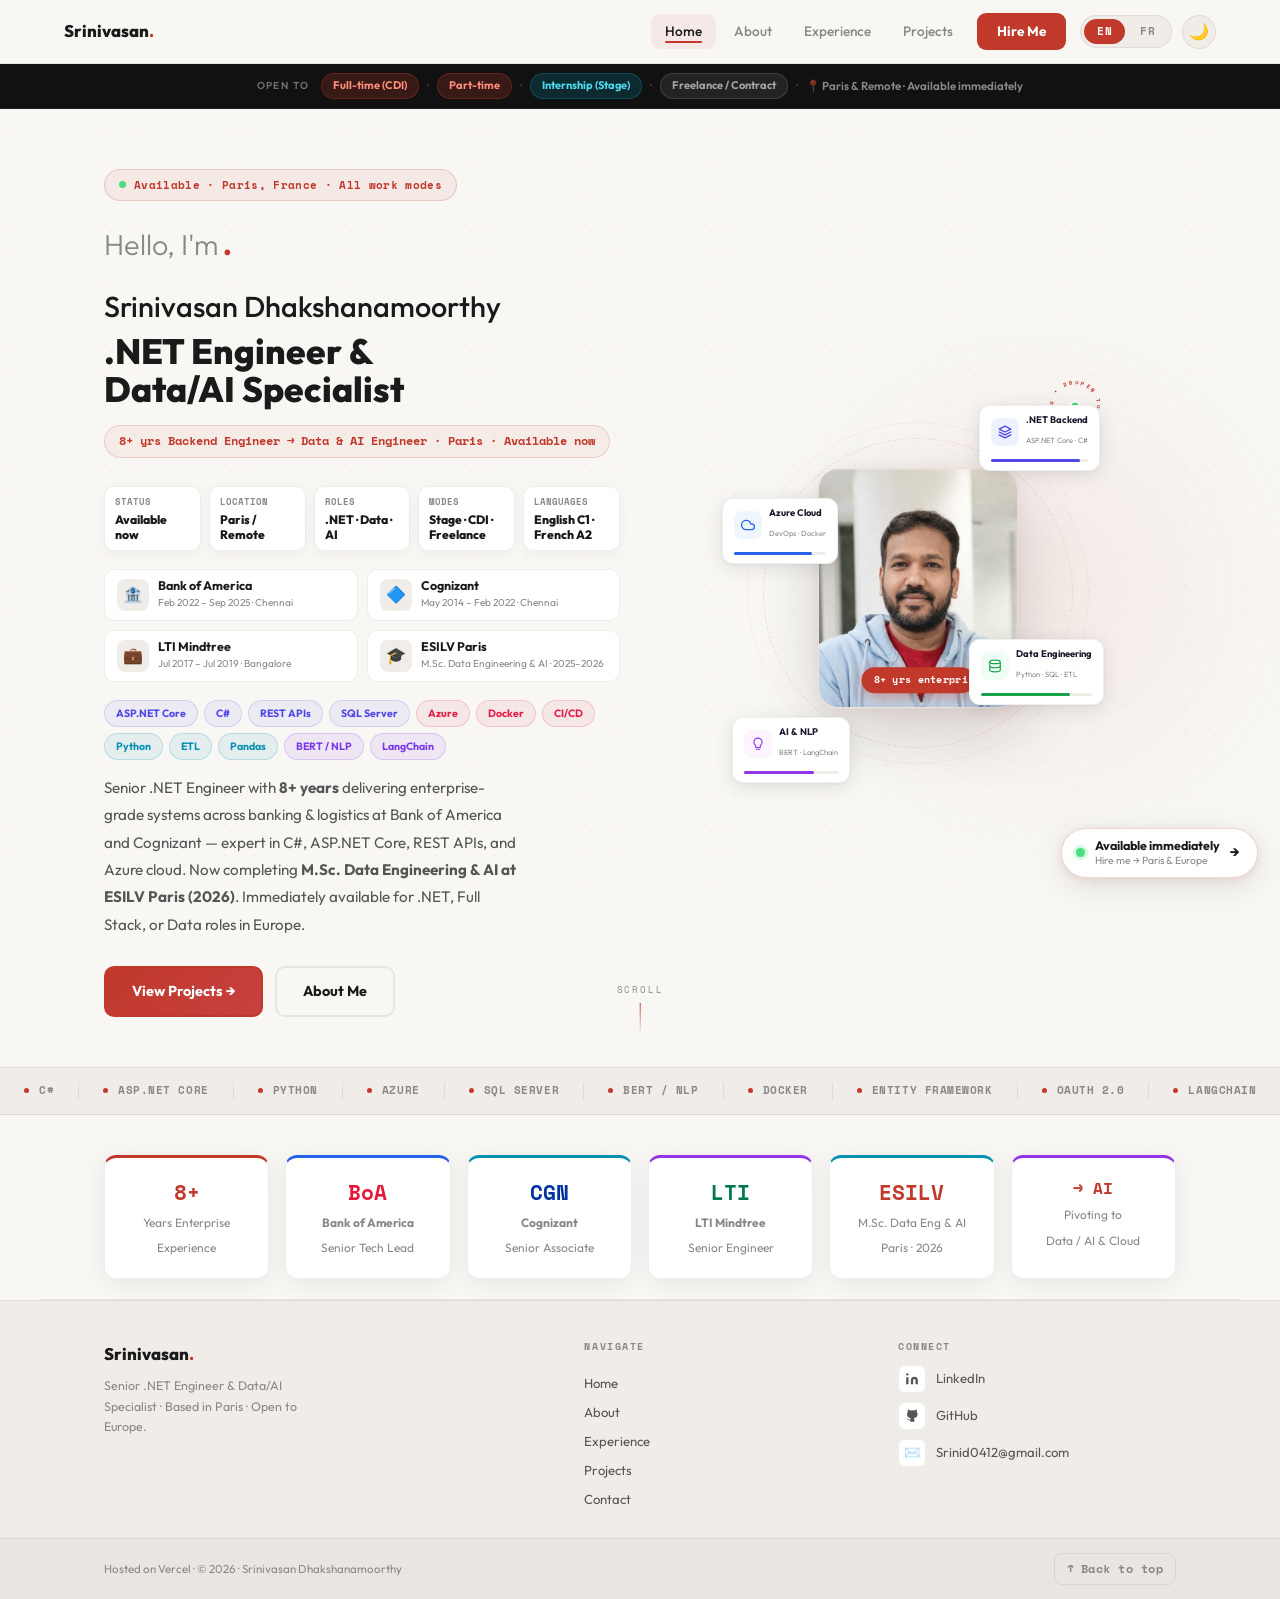
==== portfolio-static/index.html @ b8601910 "Static export for Vercel + latest updates" ====
<!DOCTYPE html>
<html lang="en" id="html-root">
<head>
    <meta charset="utf-8" />
    <meta name="viewport" content="width=device-width, initial-scale=1.0" />
        <title>Home — Srinivasan Dhakshanamoorthy</title>
    <meta name="description" content="Srinivasan Dhakshanamoorthy is a Paris-based .NET Engineer and Data/AI Specialist with 8+ years of enterprise experience across banking, logistics, cloud, ETL, and applied AI." />
    <meta name="author" content="Srinivasan Dhakshanamoorthy" />
    <meta name="robots" content="index,follow" />
    <link rel="canonical" href="https://srinivasand.com/" />
    <meta property="og:type" content="website" />
    <meta property="og:title" content="Home — Srinivasan Dhakshanamoorthy" />
    <meta property="og:description" content="Srinivasan Dhakshanamoorthy is a Paris-based .NET Engineer and Data/AI Specialist with 8+ years of enterprise experience across banking, logistics, cloud, ETL, and applied AI." />
    <meta property="og:url" content="https://srinivasand.com/" />
    <meta property="og:image" content="https://srinivasand.com/images/profile.jpeg" />
    <meta name="twitter:card" content="summary_large_image" />
    <meta name="twitter:title" content="Home — Srinivasan Dhakshanamoorthy" />
    <meta name="twitter:description" content="Srinivasan Dhakshanamoorthy is a Paris-based .NET Engineer and Data/AI Specialist with 8+ years of enterprise experience across banking, logistics, cloud, ETL, and applied AI." />
    <meta name="twitter:image" content="https://srinivasand.com/images/profile.jpeg" />
    <script type="application/ld+json">
    {
      "@context": "https://schema.org",
      "@type": "Person",
      "name": "Srinivasan Dhakshanamoorthy",
      "jobTitle": ".NET Engineer and Data/AI Specialist",
      "url": "https://srinivasand.com",
      "image": "https://srinivasand.com/images/profile.jpeg",
      "email": "mailto:Srinid0412@gmail.com",
      "address": {
        "@type": "PostalAddress",
        "addressLocality": "Paris",
        "addressCountry": "FR"
      },
      "sameAs": [
        "https://linkedin.com/in/srinivasand04",
        "https://github.com/srinivasand04"
      ],
      "knowsAbout": ["ASP.NET Core", "C#", "Azure", "SQL Server", "Data Engineering", "Python", "NLP", "Machine Learning"]
    }
    </script>
    <link rel="preconnect" href="https://fonts.googleapis.com" />
    <link rel="preconnect" href="https://fonts.gstatic.com" crossorigin />
    <link rel="stylesheet" href="lib/bootstrap.min.css" />
    <link rel="stylesheet" href="css/site.css" />
</head>
<body>
    <a class="skip-link" href="#main-content">Skip to main content</a>

    <!-- ── NAVBAR ── -->
    <nav class="site-nav" id="siteNav">
        <div class="nav-inner">
            <a class="nav-brand" href="index.html">Srinivasan<span>.</span></a>

            <a class="nav-link" href="index.html" id="nav-home">
                <span class="en-text">Home</span>
                <span class="fr-text">Accueil</span>
            </a>
            <a class="nav-link" href="about.html" id="nav-about">
                <span class="en-text">About</span>
                <span class="fr-text">À propos</span>
            </a>
            <a class="nav-link" href="experience.html" id="nav-experience">
                <span class="en-text">Experience</span>
                <span class="fr-text">Expérience</span>
            </a>
            <a class="nav-link" href="projects.html" id="nav-projects">
                <span class="en-text">Projects</span>
                <span class="fr-text">Projets</span>
            </a>

            <a class="nav-link nav-cta" href="about.html#contact">
                <span class="en-text">Hire Me</span>
                <span class="fr-text">Me contacter</span>
            </a>

            <!-- Language toggle -->
            <div class="lang-toggle">
                <button class="lang-btn active" id="btn-en" onclick="setLang('en')">EN</button>
                <button class="lang-btn" id="btn-fr" onclick="setLang('fr')">FR</button>
            </div>

            <!-- Dark mode toggle -->
            <button class="dark-toggle" id="darkToggle" title="Toggle dark mode" aria-label="Toggle dark mode">
                <span class="light-icon">🌙</span>
                <span class="dark-icon">☀️</span>
            </button>

            <!-- Mobile hamburger -->
            <button class="nav-toggle" id="navToggle" aria-label="Menu">
                <span></span><span></span><span></span>
            </button>
        </div>
    </nav>

    <!-- ── ANNOUNCE BAR ── -->
    <div class="announce-bar">
        <span class="ab-label">
            <span class="en-text">OPEN TO</span>
            <span class="fr-text">DISPONIBLE POUR</span>
        </span>
        <span class="ab-pill ab-pill-red">
            <span class="en-text">Full-time (CDI)</span>
            <span class="fr-text">CDI</span>
        </span>
        <span class="ab-sep">·</span>
        <span class="ab-pill ab-pill-red">
            <span class="en-text">Part-time</span>
            <span class="fr-text">Mi-temps</span>
        </span>
        <span class="ab-sep">·</span>
        <span class="ab-pill ab-pill-teal">
            <span class="en-text">Internship (Stage)</span>
            <span class="fr-text">Stage 6 mois</span>
        </span>
        <span class="ab-sep">·</span>
        <span class="ab-pill ab-pill-gray">
            <span class="en-text">Freelance / Contract</span>
            <span class="fr-text">Freelance / Mission</span>
        </span>
        <span class="ab-sep">·</span>
        <span class="ab-loc">
            <span class="en-text">📍 Paris &amp; Remote · Available immediately</span>
            <span class="fr-text">📍 Paris &amp; Remote · Disponible immédiatement</span>
        </span>
    </div>

    <!-- ── CONTENT ── -->
    <main role="main" id="main-content">
        
<div class="hero-bg"></div>


<section class="hero">

    <div class="hero-glow"></div>


    <div style="position:relative;z-index:2;">

        <div class="avail-badge">
            <span class="avail-dot"></span>
            <span class="en-text">Available · Paris, France · All work modes</span>
            <span class="fr-text">Disponible · Paris, France · Tous modes</span>
        </div>

        <p class="hero-greeting">Hello, I'm<span class="dot"> .</span></p>
        <p class="hero-name">Srinivasan Dhakshanamoorthy</p>

        <h1 class="hero-title hero-title-animate">
            <span class="en-text">.NET Engineer &amp;<br>Data/AI Specialist</span>
            <span class="fr-text">Ingénieur .NET &amp;<br>Data / IA</span>
        </h1>

        <div class="pivot-badge">
            <span class="en-text">8+ yrs Backend Engineer → Data &amp; AI Engineer · Paris · Available now</span>
            <span class="fr-text">8+ ans Ingénieur Backend → Data &amp; IA · Paris · Disponible</span>
        </div>

        <div class="fast-scan" aria-label="Recruiter summary">
            <div class="fast-scan-item">
                <span class="fast-scan-k">Status</span>
                <span class="fast-scan-v">
                    <span class="en-text">Available now</span>
                    <span class="fr-text">Disponible</span>
                </span>
            </div>
            <div class="fast-scan-item">
                <span class="fast-scan-k">Location</span>
                <span class="fast-scan-v">Paris / Remote</span>
            </div>
            <div class="fast-scan-item">
                <span class="fast-scan-k">Roles</span>
                <span class="fast-scan-v">.NET · Data · AI</span>
            </div>
            <div class="fast-scan-item">
                <span class="fast-scan-k">Modes</span>
                <span class="fast-scan-v">Stage · CDI · Freelance</span>
            </div>
            <div class="fast-scan-item">
                <span class="fast-scan-k">Languages</span>
                <span class="fast-scan-v">English C1 · French A2</span>
            </div>
        </div>


        <div class="co-boxes">
            <div class="co-box">
                <div class="co-logo">🏦</div>
                <div>
                    <div class="co-name">Bank of America</div>
                    <div class="co-meta">Feb 2022 – Sep 2025 · Chennai</div>
                </div>
            </div>
            <div class="co-box">
                <div class="co-logo">🔷</div>
                <div>
                    <div class="co-name">Cognizant</div>
                    <div class="co-meta">May 2014 – Feb 2022 · Chennai</div>
                </div>
            </div>
            <div class="co-box">
                <div class="co-logo">💼</div>
                <div>
                    <div class="co-name">LTI Mindtree</div>
                    <div class="co-meta">Jul 2017 – Jul 2019 · Bangalore</div>
                </div>
            </div>
            <div class="co-box">
                <div class="co-logo">🎓</div>
                <div>
                    <div class="co-name">ESILV Paris</div>
                    <div class="co-meta">
                        <span class="en-text">M.Sc. Data Engineering &amp; AI · 2025–2026</span>
                        <span class="fr-text">Master Data Eng. &amp; IA · 2025–2026</span>
                    </div>
                </div>
            </div>
        </div>


        <div class="skill-tags">
            <span class="skill-tag tag-indigo">ASP.NET Core</span>
            <span class="skill-tag tag-indigo">C#</span>
            <span class="skill-tag tag-indigo">REST APIs</span>
            <span class="skill-tag tag-indigo">SQL Server</span>
            <span class="skill-tag tag-rose">Azure</span>
            <span class="skill-tag tag-rose">Docker</span>
            <span class="skill-tag tag-rose">CI/CD</span>
            <span class="skill-tag tag-teal">Python</span>
            <span class="skill-tag tag-teal">ETL</span>
            <span class="skill-tag tag-teal">Pandas</span>
            <span class="skill-tag tag-purple">BERT / NLP</span>
            <span class="skill-tag tag-purple">LangChain</span>
        </div>

        <p class="hero-desc">
            <span class="en-text">
                Senior .NET Engineer with <strong>8+ years</strong> delivering enterprise-grade systems
                across banking &amp; logistics at Bank of America and Cognizant — expert in
                C#, ASP.NET Core, REST APIs, and Azure cloud. Now completing
                <strong>M.Sc. Data Engineering &amp; AI at ESILV Paris (2026)</strong>.
                Immediately available for .NET, Full Stack, or Data roles in Europe.
            </span>
            <span class="fr-text">
                Ingénieur .NET Senior avec <strong>8+ ans</strong> chez Bank of America et Cognizant —
                expert C#, ASP.NET Core, REST APIs et Azure. En Master Data &amp; IA à l'<strong>ESILV Paris (2026)</strong>.
                Disponible immédiatement pour des rôles .NET, Full Stack ou Data en France &amp; Europe.
            </span>
        </p>

        <div class="hero-btns">
            <a class="btn-primary" href="projects.html">
                <span class="en-text">View Projects →</span>
                <span class="fr-text">Voir mes projets →</span>
            </a>
            <a class="btn-ghost" href="about.html">
                <span class="en-text">About Me</span>
                <span class="fr-text">À propos</span>
            </a>
        </div>
    </div>


    <div class="hero-visual">
        <div class="vis-wrap">

            <div class="orbit orbit-1"></div>
            <div class="orbit orbit-2"></div>


            <div class="photo-card">
                <img src="images/profile.jpeg" alt="Srinivasan Dhakshanamoorthy" />
                <div class="exp-badge">8+ yrs enterprise</div>
            </div>


            <div class="otw-ring">
                <svg viewBox="0 0 50 50" width="50" height="50">
                    <path id="otwPath" d="M 25,3 A 22,22 0 1,1 24.99,3" fill="none"/>
                    <text font-family="Space Mono,monospace" font-size="5.5" fill="#C0392B" font-weight="700" letter-spacing="1.5">
                        <textPath href="#otwPath">OPEN TO WORK • PARIS • 2026 •</textPath>
                    </text>
                </svg>
                <div class="otw-center"></div>
            </div>


            <div class="skill-chip chip-1">
                <div class="chip-inner">
                    <div class="chip-icon" style="background:#EEF2FF;">
                        <svg width="14" height="14" viewBox="0 0 24 24" fill="none"><path d="M12 2L2 7l10 5 10-5-10-5zM2 17l10 5 10-5M2 12l10 5 10-5" stroke="#4F46E5" stroke-width="2.2" stroke-linecap="round" stroke-linejoin="round"/></svg>
                    </div>
                    <div>
                        <span class="chip-label">.NET Backend</span>
                        <span class="chip-sub">ASP.NET Core · C#</span>
                    </div>
                </div>
                <div class="chip-bar"><div class="chip-fill" style="width:92%;background:#4F46E5;"></div></div>
                <div class="chip-tooltip">
                    <div class="tt-title">Backend Engineering</div>
                    8+ years building enterprise APIs at Bank of America &amp; Cognizant. 500K+ daily transactions.
                    <div class="tt-tags"><span class="tt-tag">ASP.NET Core</span><span class="tt-tag">C#</span><span class="tt-tag">EF Core</span><span class="tt-tag">CQRS</span></div>
                    <div class="tt-stat">100K+ users · 40+ endpoints · 0 incidents</div>
                </div>
            </div>


            <div class="skill-chip chip-2">
                <div class="chip-inner">
                    <div class="chip-icon" style="background:#EFF6FF;">
                        <svg width="14" height="14" viewBox="0 0 24 24" fill="none"><path d="M18 10h-1.26A8 8 0 1 0 9 20h9a5 5 0 0 0 0-10z" stroke="#2563EB" stroke-width="2.2" stroke-linecap="round" stroke-linejoin="round"/></svg>
                    </div>
                    <div>
                        <span class="chip-label">Azure Cloud</span>
                        <span class="chip-sub">DevOps · Docker</span>
                    </div>
                </div>
                <div class="chip-bar"><div class="chip-fill" style="width:85%;background:#2563EB;"></div></div>
                <div class="chip-tooltip">
                    <div class="tt-title">Cloud &amp; DevOps</div>
                    Full Azure stack — App Services, Functions, DevOps CI/CD. Cut release cycles by 40%.
                    <div class="tt-tags"><span class="tt-tag">Azure</span><span class="tt-tag">Docker</span><span class="tt-tag">GitHub Actions</span></div>
                    <div class="tt-stat">Blue/green deployments · IIS · SonarQube</div>
                </div>
            </div>


            <div class="skill-chip chip-3">
                <div class="chip-inner">
                    <div class="chip-icon" style="background:#F0FDF4;">
                        <svg width="14" height="14" viewBox="0 0 24 24" fill="none"><ellipse cx="12" cy="5" rx="9" ry="3" stroke="#16A34A" stroke-width="2"/><path d="M21 12c0 1.66-4 3-9 3s-9-1.34-9-3" stroke="#16A34A" stroke-width="2"/><path d="M3 5v14c0 1.66 4 3 9 3s9-1.34 9-3V5" stroke="#16A34A" stroke-width="2"/></svg>
                    </div>
                    <div>
                        <span class="chip-label">Data Engineering</span>
                        <span class="chip-sub">Python · SQL · ETL</span>
                    </div>
                </div>
                <div class="chip-bar"><div class="chip-fill" style="width:80%;background:#16A34A;"></div></div>
                <div class="chip-tooltip">
                    <div class="tt-title">Data Engineering</div>
                    SSIS pipelines, 3M+ records/day. M.Sc. Data Engineering &amp; AI at ESILV Paris (2026).
                    <div class="tt-tags"><span class="tt-tag">Python</span><span class="tt-tag">Pandas</span><span class="tt-tag">Spark</span><span class="tt-tag">ETL</span></div>
                    <div class="tt-stat">ESILV Paris · Graduating 2026</div>
                </div>
            </div>


            <div class="skill-chip chip-4">
                <div class="chip-inner">
                    <div class="chip-icon" style="background:#FDF4FF;">
                        <svg width="14" height="14" viewBox="0 0 24 24" fill="none"><path d="M12 2a7 7 0 0 1 7 7c0 2.38-1.19 4.47-3 5.74V17a1 1 0 0 1-1 1H9a1 1 0 0 1-1-1v-2.26C6.19 13.47 5 11.38 5 9a7 7 0 0 1 7-7z" stroke="#9333EA" stroke-width="2"/><path d="M9 21h6" stroke="#9333EA" stroke-width="2" stroke-linecap="round"/></svg>
                    </div>
                    <div>
                        <span class="chip-label">AI &amp; NLP</span>
                        <span class="chip-sub">BERT · LangChain</span>
                    </div>
                </div>
                <div class="chip-bar"><div class="chip-fill" style="width:74%;background:#9333EA;"></div></div>
                <div class="chip-tooltip">
                    <div class="tt-title">AI &amp; NLP</div>
                    Fine-tuned BERT for sentiment analysis. GenAI apps with LangChain + OpenAI RAG pipelines.
                    <div class="tt-tags"><span class="tt-tag">BERT</span><span class="tt-tag">HuggingFace</span><span class="tt-tag">LangChain</span><span class="tt-tag">RAG</span></div>
                    <div class="tt-stat">Computer Vision · LLMs · MLflow</div>
                </div>
            </div>

        </div>
    </div>

    <!-- Scroll indicator -->
    <div class="scroll-indicator" aria-hidden="true">
        <span class="scroll-indicator-text">scroll</span>
        <div class="scroll-indicator-line"></div>
    </div>

</section>


<div class="skills-ticker">
    <div class="ticker-track">
                <div class="ticker-item"><span class="ticker-dot"></span>C#</div>
        <div class="ticker-item"><span class="ticker-dot"></span>ASP.NET Core</div>
        <div class="ticker-item"><span class="ticker-dot"></span>Python</div>
        <div class="ticker-item"><span class="ticker-dot"></span>Azure</div>
        <div class="ticker-item"><span class="ticker-dot"></span>SQL Server</div>
        <div class="ticker-item"><span class="ticker-dot"></span>BERT / NLP</div>
        <div class="ticker-item"><span class="ticker-dot"></span>Docker</div>
        <div class="ticker-item"><span class="ticker-dot"></span>Entity Framework</div>
        <div class="ticker-item"><span class="ticker-dot"></span>OAuth 2.0</div>
        <div class="ticker-item"><span class="ticker-dot"></span>LangChain</div>
        <div class="ticker-item"><span class="ticker-dot"></span>Pandas</div>
        <div class="ticker-item"><span class="ticker-dot"></span>Spark</div>
        <div class="ticker-item"><span class="ticker-dot"></span>GitHub Actions</div>
        <div class="ticker-item"><span class="ticker-dot"></span>MLflow</div>
        <div class="ticker-item"><span class="ticker-dot"></span>Scikit-learn</div>
        <div class="ticker-item"><span class="ticker-dot"></span>LTI Mindtree</div>
        <div class="ticker-item"><span class="ticker-dot"></span>Bank of America</div>
        <div class="ticker-item"><span class="ticker-dot"></span>Cognizant</div>
        <div class="ticker-item"><span class="ticker-dot"></span>ESILV Paris</div>
        <div class="ticker-item"><span class="ticker-dot"></span>C#</div>
        <div class="ticker-item"><span class="ticker-dot"></span>ASP.NET Core</div>
        <div class="ticker-item"><span class="ticker-dot"></span>Python</div>
        <div class="ticker-item"><span class="ticker-dot"></span>Azure</div>
        <div class="ticker-item"><span class="ticker-dot"></span>SQL Server</div>
        <div class="ticker-item"><span class="ticker-dot"></span>BERT / NLP</div>
        <div class="ticker-item"><span class="ticker-dot"></span>Docker</div>
        <div class="ticker-item"><span class="ticker-dot"></span>Entity Framework</div>
        <div class="ticker-item"><span class="ticker-dot"></span>OAuth 2.0</div>
        <div class="ticker-item"><span class="ticker-dot"></span>LangChain</div>
        <div class="ticker-item"><span class="ticker-dot"></span>Pandas</div>
        <div class="ticker-item"><span class="ticker-dot"></span>Spark</div>
        <div class="ticker-item"><span class="ticker-dot"></span>GitHub Actions</div>
        <div class="ticker-item"><span class="ticker-dot"></span>MLflow</div>
        <div class="ticker-item"><span class="ticker-dot"></span>Scikit-learn</div>
        <div class="ticker-item"><span class="ticker-dot"></span>LTI Mindtree</div>
        <div class="ticker-item"><span class="ticker-dot"></span>Bank of America</div>
        <div class="ticker-item"><span class="ticker-dot"></span>Cognizant</div>
        <div class="ticker-item"><span class="ticker-dot"></span>ESILV Paris</div>
    </div>
</div>


<div class="stats-row reveal">
    <div class="stat-card">
        <span class="stat-num">8+</span>
        <span class="stat-lbl">
            <span class="en-text">Years Enterprise<br>Experience</span>
            <span class="fr-text">Ans d'expérience<br>entreprise</span>
        </span>
    </div>
    <div class="stat-card">
        <span class="stat-num" style="color:#E31837;">BoA</span>
        <span class="stat-lbl">
            <span class="en-text"><strong>Bank of America</strong><br>Senior Tech Lead</span>
            <span class="fr-text"><strong>Bank of America</strong><br>Tech Lead Senior</span>
        </span>
    </div>
    <div class="stat-card">
        <span class="stat-num" style="color:#0033A0;">CGN</span>
        <span class="stat-lbl">
            <span class="en-text"><strong>Cognizant</strong><br>Senior Associate</span>
            <span class="fr-text"><strong>Cognizant</strong><br>Senior Associate</span>
        </span>
    </div>
    <div class="stat-card">
        <span class="stat-num" style="color:#007A4D;">LTI</span>
        <span class="stat-lbl">
            <span class="en-text"><strong>LTI Mindtree</strong><br>Senior Engineer</span>
            <span class="fr-text"><strong>LTI Mindtree</strong><br>Ingénieur Senior</span>
        </span>
    </div>
    <div class="stat-card">
        <span class="stat-num">ESILV</span>
        <span class="stat-lbl">
            <span class="en-text">M.Sc. Data Eng &amp; AI<br>Paris · 2026</span>
            <span class="fr-text">Master Data Eng &amp; IA<br>Paris · 2026</span>
        </span>
    </div>
    <div class="stat-card">
        <span class="stat-num" style="font-size:1rem;">→ AI</span>
        <span class="stat-lbl">
            <span class="en-text">Pivoting to<br>Data / AI &amp; Cloud</span>
            <span class="fr-text">Reconversion<br>Data / IA &amp; Cloud</span>
        </span>
    </div>
</div>

<div class="divider" style="margin-top:0;"></div>

    </main>

    <!-- ── STICKY CTA ── -->
    <a class="sticky-cta" href="about.html#contact">
        <span class="sticky-dot"></span>
        <span class="sticky-text">
            <strong>
                <span class="en-text">Available immediately</span>
                <span class="fr-text">Disponible · Juin 2026</span>
            </strong>
            <span class="sticky-sub">
                <span class="en-text">Hire me → Paris &amp; Europe</span>
                <span class="fr-text">Me contacter → Paris &amp; Europe</span>
            </span>
        </span>
        <span class="sticky-arrow">→</span>
    </a>

    <!-- ── FOOTER ── -->
    <footer class="site-footer">
        <div class="footer-main">

            <!-- Brand + tagline -->
            <div class="footer-col-brand">
                <div class="footer-brand">Srinivasan<span>.</span></div>
                <p class="footer-tagline">
                    <span class="en-text">Senior .NET Engineer &amp; Data/AI Specialist · Based in Paris · Open to Europe.</span>
                    <span class="fr-text">Ingénieur .NET Senior &amp; Data/IA · Basé à Paris · Disponible en Europe.</span>
                </p>
            </div>

            <!-- Quick nav -->
            <nav class="footer-col-nav">
                <h4><span class="en-text">Navigate</span><span class="fr-text">Navigation</span></h4>
                <a href="index.html"><span class="en-text">Home</span><span class="fr-text">Accueil</span></a>
                <a href="about.html"><span class="en-text">About</span><span class="fr-text">À propos</span></a>
                <a href="experience.html"><span class="en-text">Experience</span><span class="fr-text">Expérience</span></a>
                <a href="projects.html"><span class="en-text">Projects</span><span class="fr-text">Projets</span></a>
                <a href="about.html#contact"><span class="en-text">Contact</span><span class="fr-text">Contact</span></a>
            </nav>

            <!-- Social links -->
            <div class="footer-col-social">
                <h4><span class="en-text">Connect</span><span class="fr-text">Me contacter</span></h4>
                <div class="footer-social-list">
                    <a href="https://linkedin.com/in/srinivasand04" target="_blank" rel="noopener noreferrer" class="footer-social-item">
                        <span class="footer-social-icon-wrap">
                            <svg width="14" height="14" viewBox="0 0 24 24" fill="currentColor"><path d="M16 8a6 6 0 0 1 6 6v7h-4v-7a2 2 0 0 0-2-2 2 2 0 0 0-2 2v7h-4v-7a6 6 0 0 1 6-6zM2 9h4v12H2z"/><circle cx="4" cy="4" r="2"/></svg>
                        </span>
                        LinkedIn
                    </a>
                    <a href="https://github.com/srinivasand04" target="_blank" rel="noopener noreferrer" class="footer-social-item">
                        <span class="footer-social-icon-wrap">
                            <svg width="14" height="14" viewBox="0 0 24 24" fill="currentColor"><path d="M9 19c-5 1.5-5-2.5-7-3m14 6v-3.87a3.37 3.37 0 0 0-.94-2.61c3.14-.35 6.44-1.54 6.44-7A5.44 5.44 0 0 0 20 4.77 5.07 5.07 0 0 0 19.91 1S18.73.65 16 2.48a13.38 13.38 0 0 0-7 0C6.27.65 5.09 1 5.09 1A5.07 5.07 0 0 0 5 4.77a5.44 5.44 0 0 0-1.5 3.78c0 5.42 3.3 6.61 6.44 7A3.37 3.37 0 0 0 9 18.13V22"/></svg>
                        </span>
                        GitHub
                    </a>
                    <a href="mailto:Srinid0412@gmail.com" class="footer-social-item">
                        <span class="footer-social-icon-wrap">✉️</span>
                        Srinid0412@gmail.com
                    </a>
                </div>
            </div>
        </div>

        <!-- Bottom bar -->
        <div class="footer-bottom-bar">
            <div class="footer-bottom-inner">
                <span class="footer-copy">
                    <span class="en-text">Hosted on Vercel · © <span class="cur-year">2026</span> · Srinivasan Dhakshanamoorthy</span>
                    <span class="fr-text">Hébergé sur Vercel · © <span class="cur-year">2026</span> · Srinivasan Dhakshanamoorthy</span>
                </span>
                <button class="back-to-top" id="backToTop" onclick="window.scrollTo({top:0,behavior:'smooth'})">
                    ↑ <span class="en-text">Back to top</span><span class="fr-text">Haut de page</span>
                </button>
            </div>
        </div>
    </footer>

    <script src="lib/jquery.min.js"></script>
    <script src="lib/bootstrap.bundle.min.js"></script>
    <script src="js/site.js"></script>

    <script>
        // ── Navbar scroll shadow
        const nav = document.getElementById('siteNav');
        window.addEventListener('scroll', () => nav.classList.toggle('scrolled', window.scrollY > 20));

        // ── Active nav link
        const path = window.location.pathname.toLowerCase();
        if (path === '/' || path.includes('index'))   document.getElementById('nav-home')?.classList.add('active');
        if (path.includes('about'))                    document.getElementById('nav-about')?.classList.add('active');
        if (path.includes('experience'))               document.getElementById('nav-experience')?.classList.add('active');
        if (path.includes('projects'))                 document.getElementById('nav-projects')?.classList.add('active');

        // ── Mobile toggle
        const toggle = document.getElementById('navToggle');
        if (toggle) {
            toggle.addEventListener('click', () => nav.classList.toggle('mobile-open'));
        }

        // ── Language toggle
        function setLang(lang) {
            document.body.classList.toggle('lang-fr', lang === 'fr');
            document.getElementById('html-root').setAttribute('lang', lang);
            document.getElementById('btn-en').classList.toggle('active', lang === 'en');
            document.getElementById('btn-fr').classList.toggle('active', lang === 'fr');
            localStorage.setItem('lang', lang);
        }
        const saved = localStorage.getItem('lang');
        if (saved === 'fr') setLang('fr');

        // ── Dark mode toggle
        const htmlRoot = document.getElementById('html-root');
        const darkToggle = document.getElementById('darkToggle');
        function setDark(on) {
            htmlRoot.classList.toggle('dark', on);
            localStorage.setItem('theme', on ? 'dark' : 'light');
        }
        if (darkToggle) darkToggle.addEventListener('click', () => setDark(!htmlRoot.classList.contains('dark')));
        const savedTheme = localStorage.getItem('theme');
        if (savedTheme === 'dark') setDark(true);

        // ── Scroll reveal
        const observer = new IntersectionObserver(entries => {
            entries.forEach(e => { if (e.isIntersecting) { e.target.classList.add('visible'); observer.unobserve(e.target); } });
        }, { threshold: 0.1 });
        document.querySelectorAll('.reveal').forEach(el => observer.observe(el));
    </script>

    
    <script>document.querySelectorAll('.cur-year').forEach(e=>e.textContent=new Date().getFullYear());</script>
</body>
</html>
---- portfolio-static/css/site.css ----
@import url('https://fonts.googleapis.com/css2?family=Outfit:wght@300;400;500;600;700;800&family=Space+Mono:wght@400;700&display=swap');

/* ── Tokens ──────────────────────────────────────────────── */
:root {
  --bg:      #F8F7F4;
  --bg2:     #FFFFFF;
  --bg3:     #F0EDE8;
  --accent:  #C0392B;
  --text:    #1A1A1A;
  --text2:   #555555;
  --text3:   #888888;
  --border:  rgba(0,0,0,0.07);
  --card:    #FFFFFF;
  --shadow:  0 4px 24px rgba(0,0,0,0.07);
  --radius:  12px;
  --radius-lg: 16px;
  --font:    'Outfit', sans-serif;
  --mono:    'Space Mono', monospace;
}

/* ── Reset ───────────────────────────────────────────────── */
*, *::before, *::after { box-sizing: border-box; margin: 0; padding: 0; }
html { scroll-behavior: smooth; }
body {
  font-family: var(--font);
  background: var(--bg);
  color: var(--text);
  overflow-x: hidden;
  line-height: 1.6;
}
a { text-decoration: none; color: inherit; }
.skip-link {
  position: fixed;
  left: 16px;
  top: -48px;
  z-index: 2000;
  background: var(--accent);
  color: #fff;
  border-radius: 8px;
  padding: 9px 14px;
  font-weight: 800;
  transition: top 0.2s;
}
.skip-link:focus { top: 16px; color: #fff; }

/* ── Scrollbar ───────────────────────────────────────────── */
::-webkit-scrollbar { width: 5px; }
::-webkit-scrollbar-track { background: var(--bg3); }
::-webkit-scrollbar-thumb { background: var(--accent); border-radius: 99px; }

/* ── Lang helpers ────────────────────────────────────────── */
.fr-text { display: none; }
.en-text { display: inline; }
.fr-block { display: none; }
.en-block { display: block; }
body.lang-fr .en-text { display: none; }
body.lang-fr .fr-text { display: inline; }
body.lang-fr .en-block { display: none; }
body.lang-fr .fr-block { display: block; }

/* ── NAVBAR ──────────────────────────────────────────────── */
.site-nav {
  position: fixed;
  top: 0; left: 0; right: 0;
  z-index: 1000;
  height: 64px;
  background: rgba(248,247,244,0.96);
  backdrop-filter: blur(14px);
  -webkit-backdrop-filter: blur(14px);
  border-bottom: 1px solid var(--border);
  display: flex;
  align-items: center;
  padding: 0 5%;
  transition: box-shadow 0.3s;
}
.site-nav.scrolled { box-shadow: 0 2px 20px rgba(0,0,0,0.06); }

.nav-inner {
  max-width: 1200px;
  width: 100%;
  margin: 0 auto;
  display: flex;
  align-items: center;
  gap: 4px;
}

.nav-brand {
  font-family: var(--font);
  font-weight: 800;
  font-size: 1.05rem;
  color: var(--text);
  margin-right: auto;
}
.nav-brand span { color: var(--accent); }

.nav-link {
  padding: 7px 14px;
  font-size: 0.85rem;
  font-weight: 500;
  color: var(--text3);
  border-radius: 9px;
  transition: all 0.2s;
  cursor: pointer;
}
.nav-link:hover, .nav-link.active {
  color: var(--text);
  background: rgba(192,57,43,0.07);
}

.nav-cta {
  background: var(--accent);
  color: #fff !important;
  padding: 8px 20px;
  border-radius: 9px;
  font-weight: 700;
  font-size: 0.85rem;
  margin-left: 6px;
  transition: opacity 0.2s, transform 0.2s;
}
.nav-cta:hover { opacity: 0.88; transform: translateY(-1px); }

/* Language toggle */
.lang-toggle {
  display: flex;
  background: var(--bg3);
  border-radius: 99px;
  padding: 3px;
  gap: 2px;
  border: 1px solid var(--border);
  margin-left: 10px;
}
.lang-btn {
  padding: 4px 13px;
  border-radius: 99px;
  font-size: 0.68rem;
  font-weight: 700;
  cursor: pointer;
  transition: all 0.2s;
  color: var(--text3);
  font-family: var(--mono);
  letter-spacing: 0.04em;
  border: none;
  background: transparent;
}
.lang-btn.active {
  background: var(--accent);
  color: #fff;
}

/* Mobile toggle */
.nav-toggle {
  display: none;
  flex-direction: column;
  gap: 5px;
  cursor: pointer;
  padding: 4px;
  margin-left: 10px;
}
.nav-toggle span {
  display: block; width: 22px; height: 2px;
  background: var(--text); border-radius: 2px; transition: all 0.3s;
}

/* ── PAGE WRAPPER ────────────────────────────────────────── */
body > .container { max-width: 100% !important; width: 100% !important; padding: 0 !important; margin: 0 !important; }
main { padding-top: 64px; }

/* ── SECTION BASE ────────────────────────────────────────── */
.section { max-width: 1200px; margin: 0 auto; padding: 80px 5%; }
.sec-label {
  font-family: var(--mono);
  font-size: 0.65rem;
  letter-spacing: 0.18em;
  text-transform: uppercase;
  color: var(--accent);
  margin-bottom: 8px;
  display: flex;
  align-items: center;
  gap: 10px;
}
.sec-label::before { content: ''; width: 22px; height: 1px; background: var(--accent); }
.sec-title { font-size: clamp(1.7rem, 3.5vw, 2.4rem); font-weight: 800; line-height: 1.15; margin-bottom: 14px; }
.sec-title span { color: var(--accent); }
.sec-sub { font-size: 0.97rem; color: var(--text2); max-width: 520px; margin-bottom: 48px; line-height: 1.7; }

/* ── BUTTONS ─────────────────────────────────────────────── */
.btn-primary {
  display: inline-flex; align-items: center; gap: 8px;
  background: var(--accent); color: #fff;
  border: 2px solid var(--accent); border-radius: 10px;
  padding: 12px 26px; font-family: var(--font);
  font-size: 0.9rem; font-weight: 700; cursor: pointer;
  transition: all 0.2s; text-decoration: none;
}
.btn-primary:hover { opacity: 0.88; transform: translateY(-2px); color: #fff; }

.btn-ghost {
  display: inline-flex; align-items: center; gap: 8px;
  background: transparent; color: var(--text);
  border: 2px solid var(--border); border-radius: 10px;
  padding: 12px 26px; font-family: var(--font);
  font-size: 0.9rem; font-weight: 700; cursor: pointer;
  transition: all 0.2s; text-decoration: none;
}
.btn-ghost:hover { border-color: var(--accent); color: var(--accent); }

/* ── AVAILABILITY BADGE ──────────────────────────────────── */
.avail-badge {
  display: inline-flex; align-items: center; gap: 8px;
  background: rgba(192,57,43,0.07);
  border: 1px solid rgba(192,57,43,0.2);
  border-radius: 99px; padding: 6px 14px;
  font-size: 0.7rem; font-weight: 700;
  color: var(--accent); font-family: var(--mono);
  margin-bottom: 20px; letter-spacing: 0.03em;
}
.avail-dot {
  width: 7px; height: 7px; background: #4ade80;
  border-radius: 50%;
  animation: pulse-dot 1.8s ease infinite;
}
@keyframes pulse-dot { 0%,100%{opacity:1;transform:scale(1);} 50%{opacity:0.4;transform:scale(0.7);} }

/* ── HERO ────────────────────────────────────────────────── */
.hero {
  min-height: calc(100vh - 64px);
  display: grid;
  grid-template-columns: 1fr 1fr;
  gap: 40px;
  align-items: center;
  padding: 60px 5% 50px;
  max-width: 1200px;
  margin: 0 auto;
  position: relative;
}

/* dot grid background */
.hero-bg {
  position: fixed;
  inset: 0;
  background-image: radial-gradient(circle, rgba(192,57,43,0.045) 1px, transparent 1px);
  background-size: 30px 30px;
  pointer-events: none;
  z-index: -1;
}
/* radial glow */
.hero-glow {
  position: absolute;
  width: 600px; height: 600px;
  background: radial-gradient(circle, rgba(192,57,43,0.07) 0%, transparent 65%);
  right: -100px; top: 50%; transform: translateY(-50%);
  pointer-events: none;
}

.hero-greeting { font-size: clamp(1.4rem,2.8vw,1.8rem); font-weight: 300; color: var(--text3); }
.hero-greeting .dot { color: var(--accent); font-weight: 800; }
.hero-name { font-size: clamp(1.4rem,2.8vw,1.8rem); font-weight: 500; color: var(--text); margin: 3px 0; }
.hero-title { font-size: clamp(1.6rem,3.2vw,2.2rem); font-weight: 800; line-height: 1.1; margin-bottom: 16px; }
.hero-desc { font-size: 0.95rem; color: var(--text2); line-height: 1.8; max-width: 420px; margin-bottom: 28px; }
.hero-btns { display: flex; gap: 12px; flex-wrap: wrap; }

/* ── HERO VISUAL ─────────────────────────────────────────── */
.hero-visual { display: flex; justify-content: center; align-items: center; }
.vis-wrap { position: relative; width: 340px; height: 400px; }

/* orbits */
.orbit {
  position: absolute; top: 50%; left: 50%;
  border-radius: 50%;
  transform: translate(-50%, -50%);
}
.orbit-1 { width: 310px; height: 310px; border: 1.5px dashed rgba(192,57,43,0.14); animation: spin 28s linear infinite; }
.orbit-2 { width: 342px; height: 342px; border: 1px solid rgba(192,57,43,0.05); animation: spin 20s linear infinite reverse; }
@keyframes spin { from{transform:translate(-50%,-50%) rotate(0);} to{transform:translate(-50%,-50%) rotate(360deg);} }

/* code card */
.code-card {
  position: absolute; top: 50%; left: 50%;
  transform: translate(-50%, -52%);
  width: 248px;
  background: #fff;
  border-radius: 18px;
  box-shadow: 0 24px 64px rgba(0,0,0,0.11), 0 4px 16px rgba(192,57,43,0.06);
  border: 1px solid rgba(0,0,0,0.06);
  overflow: hidden;
  transition: transform 0.35s, box-shadow 0.35s;
}
.code-card:hover {
  transform: translate(-50%, -55%);
  box-shadow: 0 32px 80px rgba(0,0,0,0.14), 0 8px 24px rgba(192,57,43,0.1);
}

.cc-header { background: #1A1A2E; padding: 10px 13px; display: flex; align-items: center; gap: 5px; }
.win-dot { width: 9px; height: 9px; border-radius: 50%; }
.cc-title { font-family: var(--mono); font-size: 7px; color: rgba(255,255,255,0.3); margin-left: 6px; letter-spacing: 0.04em; }

.cc-code { background: #1e1e30; padding: 13px; }
.code-line { display: flex; gap: 5px; margin-bottom: 4px; }
.ln { font-family: var(--mono); font-size: 7.5px; color: #3d3d58; width: 9px; flex-shrink: 0; }
.t { font-family: var(--mono); font-size: 8px; }
.kw { color: #c084fc; } .fn { color: #60a5fa; } .str { color: #4ade80; } .op { color: rgba(255,255,255,0.38); } .cm { color: #4a5568; font-style: italic; }
.cursor { display: inline-block; width: 6px; height: 10px; background: var(--accent); border-radius: 1px; vertical-align: middle; margin-left: 1px; animation: blink 1s step-end infinite; }
@keyframes blink { 50%{opacity:0;} }

.cc-term { background: #0d0d14; padding: 7px 13px; }
.term-line { font-family: var(--mono); font-size: 7.5px; display: flex; gap: 5px; margin-bottom: 2px; }
.t-prompt { color: var(--accent); } .t-path { color: #5b9df7; } .t-cmd { color: #e2e8f0; }
.term-out { color: #4ade80; font-family: var(--mono); font-size: 7.5px; }

.cc-profile { background: #fff; padding: 10px 13px; display: flex; align-items: center; gap: 9px; border-top: 1px solid #f0ede8; }
.cc-avatar { width: 32px; height: 32px; border-radius: 50%; background: linear-gradient(135deg,#1A1A2E,#C0392B); display: flex; align-items: center; justify-content: center; font-family: var(--mono); font-size: 9px; font-weight: 700; color: #fff; flex-shrink: 0; }
.cc-name { font-size: 10px; font-weight: 700; color: #1A1A2E; }
.cc-role { font-size: 7.5px; color: #888; }
.cc-status { display: flex; align-items: center; gap: 3px; margin-left: auto; }
.status-dot { width: 7px; height: 7px; background: #4ade80; border-radius: 50%; animation: pulse-dot 2s ease infinite; }
.dot-blue   { background: #3b82f6; }
.dot-green  { background: #4ade80; }
.dot-purple { background: #a855f7; }
.status-text { font-size: 7.5px; color: #4ade80; font-weight: 700; }

/* OTW rotating ring */
.otw-ring { position: absolute; top: -12px; right: -12px; width: 50px; height: 50px; }
.otw-ring svg { animation: spin 9s linear infinite; }
.otw-center { position: absolute; top: 50%; left: 50%; transform: translate(-50%,-50%); width: 11px; height: 11px; background: #4ade80; border-radius: 50%; border: 2px solid #fff; animation: pulse-dot 2s ease infinite; }

/* experience badge */
.exp-badge {
  position: absolute; bottom: -12px; left: 50%; transform: translateX(-50%);
  background: var(--accent); color: #fff; border-radius: 99px;
  padding: 5px 14px; font-size: 8.5px; font-weight: 700;
  font-family: var(--mono); white-space: nowrap;
  box-shadow: 0 4px 16px rgba(192,57,43,0.35); letter-spacing: 0.03em;
}

/* ── SKILL CHIPS ─────────────────────────────────────────── */
.skill-chip {
  position: absolute;
  background: #fff;
  border-radius: 11px;
  box-shadow: 0 4px 20px rgba(0,0,0,0.1), 0 1px 4px rgba(0,0,0,0.05);
  border: 1px solid rgba(0,0,0,0.06);
  cursor: pointer;
  transition: all 0.25s;
  z-index: 10;
}
.skill-chip:hover { transform: scale(1.06) translateY(-3px); box-shadow: 0 12px 36px rgba(0,0,0,0.14); }

.chip-inner { display: flex; align-items: center; gap: 7px; padding: 8px 11px; }
.chip-icon { width: 28px; height: 28px; border-radius: 8px; display: flex; align-items: center; justify-content: center; flex-shrink: 0; }
.chip-label { font-size: 9.5px; font-weight: 700; color: #1A1A2E; line-height: 1.2; display: block; }
.chip-sub { font-size: 7.5px; color: #888; line-height: 1.3; }
.chip-bar { height: 3px; background: #f0ede8; border-radius: 99px; margin: 0 11px 8px; }
.chip-fill { height: 100%; border-radius: 99px; }

.chip-1 { top: 12px; right: -12px; animation: float-up 4s ease-in-out infinite; }
.chip-2 { top: 105px; left: -26px; animation: float-down 4s 0.9s ease-in-out infinite; }
.chip-3 { bottom: 88px; right: -16px; animation: float-up 4s 1.8s ease-in-out infinite; }
.chip-4 { bottom: 10px; left: -16px; animation: float-down 4s 2.7s ease-in-out infinite; }

@keyframes float-up   { 0%,100%{transform:translateY(0);} 50%{transform:translateY(-8px);} }
@keyframes float-down { 0%,100%{transform:translateY(0);} 50%{transform:translateY(8px);} }

/* ── TOOLTIPS ────────────────────────────────────────────── */
.chip-tooltip {
  position: absolute;
  background: #1A1A2E; color: #fff;
  border-radius: 11px; padding: 11px 13px;
  font-size: 9.5px; line-height: 1.6; width: 165px;
  opacity: 0; pointer-events: none;
  transition: opacity 0.2s, transform 0.2s;
  z-index: 200;
  box-shadow: 0 10px 32px rgba(0,0,0,0.22);
}
.chip-tooltip::before { content: ''; position: absolute; border: 6px solid transparent; }
.skill-chip:hover .chip-tooltip { opacity: 1; }

.chip-1 .chip-tooltip { top: 4px; right: calc(100% + 10px); }
.chip-1 .chip-tooltip::before { top: 11px; right: -12px; border-left-color: #1A1A2E; }
.chip-2 .chip-tooltip { top: 4px; left: calc(100% + 10px); }
.chip-2 .chip-tooltip::before { top: 11px; left: -12px; border-right-color: #1A1A2E; }
.chip-3 .chip-tooltip { bottom: 4px; right: calc(100% + 10px); }
.chip-3 .chip-tooltip::before { bottom: 11px; right: -12px; border-left-color: #1A1A2E; }
.chip-4 .chip-tooltip { bottom: 4px; left: calc(100% + 10px); }
.chip-4 .chip-tooltip::before { bottom: 11px; left: -12px; border-right-color: #1A1A2E; }

.tt-title { font-weight: 700; font-size: 10.5px; margin-bottom: 5px; }
.tt-tags { display: flex; flex-wrap: wrap; gap: 4px; margin-top: 6px; }
.tt-tag { background: rgba(255,255,255,0.1); border-radius: 4px; padding: 2px 7px; font-size: 8px; color: rgba(255,255,255,0.8); }
.tt-stat { font-size: 8px; color: rgba(255,255,255,0.45); margin-top: 5px; }

/* ── SKILLS TICKER ───────────────────────────────────────── */
.skills-ticker {
  background: var(--bg3);
  border-top: 1px solid var(--border);
  border-bottom: 1px solid var(--border);
  padding: 14px 0; overflow: hidden;
}
.ticker-track { display: flex; animation: ticker 35s linear infinite; width: max-content; }
.ticker-item {
  display: flex; align-items: center; gap: 10px;
  padding: 0 24px; font-family: var(--mono);
  font-size: 0.68rem; font-weight: 700; color: var(--text3);
  letter-spacing: 0.05em; text-transform: uppercase;
  border-right: 1px solid var(--border); white-space: nowrap;
}
.ticker-dot { width: 5px; height: 5px; border-radius: 50%; background: var(--accent); flex-shrink: 0; }
@keyframes ticker { from{transform:translateX(0);} to{transform:translateX(-50%);} }

/* ── STAT CARDS ──────────────────────────────────────────── */
.stats-row { display: flex; gap: 16px; padding: 40px 5% 20px; max-width: 1200px; margin: 0 auto; flex-wrap: wrap; }
.stat-card {
  flex: 1; min-width: 110px;
  background: var(--card); border: 1px solid var(--border);
  border-radius: var(--radius); padding: 18px 20px; text-align: center;
  box-shadow: var(--shadow); transition: all 0.25s;
}
.stat-card:hover { border-color: rgba(192,57,43,0.25); transform: translateY(-4px); box-shadow: 0 12px 36px rgba(0,0,0,0.1); }
.stat-num { font-family: var(--mono); font-size: 1.3rem; font-weight: 700; color: var(--accent); display: block; }
.stat-lbl { font-size: 0.75rem; color: var(--text3); margin-top: 5px; line-height: 1.35; }

/* ── ABOUT ───────────────────────────────────────────────── */
.about-grid { display: grid; grid-template-columns: 1.15fr 1fr; gap: 56px; align-items: start; }
.about-bio { font-size: 0.9rem; color: var(--text2); line-height: 1.8; margin-bottom: 14px; }
.about-bio strong { color: var(--text); font-weight: 600; }

.about-list { list-style: none; display: flex; flex-direction: column; gap: 12px; margin-top: 22px; }
.about-list li { display: flex; align-items: center; gap: 14px; font-size: 0.88rem; color: var(--text2); }
.list-icon {
  width: 36px; height: 36px;
  background: rgba(192,57,43,0.07);
  border: 1px solid rgba(192,57,43,0.15);
  border-radius: 10px;
  display: flex; align-items: center; justify-content: center;
  font-size: 1rem; flex-shrink: 0;
}
.about-list li strong { color: var(--text); font-weight: 600; }

/* About visual panel */
.about-panel {
  background: var(--card);
  border: 1px solid var(--border);
  border-radius: var(--radius-lg);
  overflow: hidden;
  box-shadow: var(--shadow);
}
.panel-header { background: #1A1A2E; padding: 11px 14px; display: flex; align-items: center; gap: 5px; }
.panel-title { font-family: var(--mono); font-size: 7px; color: rgba(255,255,255,0.3); margin-left: 6px; letter-spacing: 0.04em; }
.panel-code { background: #1e1e30; padding: 16px 14px; }
.panel-stats { display: grid; grid-template-columns: 1fr 1fr 1fr; }
.panel-stat { padding: 14px 12px; text-align: center; border-right: 1px solid var(--border); border-top: 1px solid var(--border); }
.panel-stat:last-child { border-right: none; }
.ps-num { font-family: var(--mono); font-size: 1.05rem; font-weight: 700; color: var(--accent); display: block; }
.ps-lbl { font-size: 0.68rem; color: var(--text3); margin-top: 2px; line-height: 1.3; }
.panel-avail { display: flex; align-items: center; gap: 9px; padding: 12px 14px; border-top: 1px solid var(--border); background: #FAFAF8; }
.pa-dot { width: 8px; height: 8px; background: #4ade80; border-radius: 50%; animation: pulse-dot 2s ease infinite; flex-shrink: 0; }
.pa-text { font-size: 0.76rem; color: var(--text2); }
.pa-text strong { color: var(--accent); }

/* ── CV DOWNLOAD STRIP ───────────────────────────────────── */
.cv-strip {
  background: var(--bg3);
  border: 1px solid var(--border);
  border-radius: var(--radius-lg);
  padding: 18px 22px;
  margin-top: 32px;
  display: flex; align-items: center;
  justify-content: space-between;
  flex-wrap: wrap; gap: 14px;
}
.cv-left { display: flex; align-items: center; gap: 13px; }
.cv-icon {
  width: 42px; height: 42px;
  background: rgba(192,57,43,0.09);
  border: 1px solid rgba(192,57,43,0.18);
  border-radius: 11px;
  display: flex; align-items: center; justify-content: center;
  font-size: 1.2rem; flex-shrink: 0;
}
.cv-label { font-size: 0.9rem; font-weight: 700; color: var(--text); }
.cv-sub { font-size: 0.73rem; color: var(--text3); margin-top: 2px; }
.cv-btns { display: flex; gap: 9px; flex-wrap: wrap; }
.cv-btn {
  display: inline-flex; align-items: center; gap: 7px;
  padding: 9px 18px; border-radius: 10px;
  font-size: 0.8rem; font-weight: 700; cursor: pointer;
  transition: all 0.2s; white-space: nowrap; font-family: var(--font);
  text-decoration: none;
}
.cv-btn-en { background: var(--accent); color: #fff; border: 1px solid var(--accent); }
.cv-btn-en:hover { opacity: 0.88; transform: translateY(-2px); color: #fff; }
.cv-btn-fr { background: var(--card); color: var(--text); border: 1px solid var(--border); }
.cv-btn-fr:hover { border-color: var(--accent); color: var(--accent); }

/* ── SERVICE GRID ────────────────────────────────────────── */
.service-grid { display: grid; grid-template-columns: repeat(auto-fill, minmax(220px,1fr)); gap: 14px; margin-top: 16px; }
.service-card {
  background: var(--card); border: 1px solid var(--border);
  border-radius: var(--radius); padding: 20px;
  box-shadow: var(--shadow); transition: all 0.25s;
}
.service-card:hover { border-color: rgba(192,57,43,0.25); transform: translateY(-4px); }
.svc-icon { width: 40px; height: 40px; background: rgba(192,57,43,0.07); border: 1px solid rgba(192,57,43,0.14); border-radius: 10px; display: flex; align-items: center; justify-content: center; font-size: 1.1rem; margin-bottom: 13px; }
.svc-title { font-size: 0.9rem; font-weight: 700; color: var(--text); margin-bottom: 6px; }
.svc-desc { font-size: 0.78rem; color: var(--text3); line-height: 1.6; }

/* ── PROJECT CARDS ───────────────────────────────────────── */
.projects-grid { display: grid; grid-template-columns: repeat(auto-fill, minmax(320px,1fr)); gap: 18px; }
.project-card {
  background: var(--card); border: 1px solid var(--border);
  border-radius: var(--radius-lg); overflow: hidden;
  box-shadow: var(--shadow); transition: all 0.25s;
  display: flex; flex-direction: column;
}
.project-card:hover { border-color: rgba(192,57,43,0.25); transform: translateY(-5px); box-shadow: 0 16px 48px rgba(0,0,0,0.1); }
.project-banner { height: 130px; background: var(--bg3); display: flex; align-items: center; justify-content: center; position: relative; overflow: hidden; }
.project-banner::before { content: ''; position: absolute; inset: 0; background: radial-gradient(circle at 50% 50%, rgba(192,57,43,0.08) 0%, transparent 70%); }
.project-body { padding: 20px; flex: 1; display: flex; flex-direction: column; }
.project-tags { display: flex; gap: 7px; flex-wrap: wrap; margin-bottom: 12px; }
.project-tag { padding: 3px 10px; background: rgba(192,57,43,0.07); border: 1px solid rgba(192,57,43,0.16); border-radius: 99px; font-size: 0.68rem; font-weight: 700; color: var(--accent); font-family: var(--mono); }
.project-title { font-size: 1rem; font-weight: 700; color: var(--text); margin-bottom: 8px; line-height: 1.3; }
.project-desc { font-size: 0.85rem; color: var(--text2); line-height: 1.65; flex: 1; margin-bottom: 18px; }
.project-foot { display: flex; align-items: center; justify-content: space-between; padding-top: 12px; border-top: 1px solid var(--border); }
.project-link { font-size: 0.8rem; font-weight: 700; color: var(--accent); font-family: var(--mono); display: inline-flex; align-items: center; gap: 5px; transition: gap 0.2s; text-decoration: none; }
.project-link:hover { gap: 9px; }
.status-live { color: #16a34a; font-size: 0.72rem; font-weight: 700; font-family: var(--mono); }
.status-wip  { color: #ca8a04; font-size: 0.72rem; font-weight: 700; font-family: var(--mono); }

.proj-cat-label {
  font-family: var(--mono); font-size: 0.68rem; letter-spacing: 0.14em;
  text-transform: uppercase; color: var(--text3);
  margin: 52px 0 18px; display: flex; align-items: center; gap: 12px;
}
.proj-cat-label::after { content: ''; flex: 1; height: 1px; background: var(--border); }

/* ── DIVIDER ─────────────────────────────────────────────── */
.divider { height: 1px; background: var(--border); max-width: 1200px; margin: 0 auto; }

/* ── FOOTER ──────────────────────────────────────────────── */
.site-footer { background: var(--bg3); border-top: 1px solid var(--border); padding: 24px 5%; }
.footer-inner { max-width: 1200px; margin: 0 auto; display: flex; align-items: center; justify-content: space-between; flex-wrap: wrap; gap: 10px; }
.footer-brand { font-weight: 800; font-size: 0.95rem; }
.footer-brand span { color: var(--accent); }
.footer-note { font-size: 0.78rem; color: var(--text3); }
.footer-links { display: flex; gap: 20px; }
.footer-links a { font-size: 0.78rem; color: var(--text3); transition: color 0.2s; }
.footer-links a:hover { color: var(--accent); }

/* ── REVEAL ANIMATIONS ───────────────────────────────────── */
.reveal { opacity: 0; transform: translateY(24px); transition: opacity 0.6s ease, transform 0.6s ease; }
.reveal.visible { opacity: 1; transform: translateY(0); }

/* ── RESPONSIVE ──────────────────────────────────────────── */
@media (max-width: 900px) {
  .hero { grid-template-columns: 1fr; text-align: center; padding-top: 40px; }
  .hero-visual { order: -1; }
  .hero-desc { margin: 0 auto 28px; }
  .hero-btns { justify-content: center; }
  .about-grid { grid-template-columns: 1fr; gap: 36px; }
  .vis-wrap { width: 280px; height: 340px; }
  .orbit-1 { width: 262px; height: 262px; }
  .orbit-2 { width: 290px; height: 290px; }
  .code-card { width: 210px; }
}
@media (max-width: 640px) {
  .nav-link { display: none; }
  .nav-link.mobile-show { display: block; }
  .stats-row { flex-direction: column; gap: 10px; }
  .service-grid { grid-template-columns: 1fr; }
  .projects-grid { grid-template-columns: 1fr; }
  .cv-strip { flex-direction: column; align-items: flex-start; }
  .footer-inner { flex-direction: column; align-items: flex-start; gap: 8px; }
}

/* ═══════════════════════════════════════════════════════════
   ADDITIONS — Announce bar, Photo card, Co-boxes, Sticky CTA
═══════════════════════════════════════════════════════════ */

/* ── ANNOUNCE BAR ────────────────────────────────────────── */
.announce-bar {
  position: sticky;
  top: 64px;
  z-index: 90;
  background: #111111;
  border-bottom: 1px solid rgba(255,255,255,0.07);
  display: flex;
  align-items: center;
  justify-content: center;
  flex-wrap: wrap;
  gap: 8px;
  padding: 9px 5%;
  font-size: 0.76rem;
  font-weight: 600;
}
.ab-label {
  color: rgba(255,255,255,0.4);
  font-size: 0.63rem;
  letter-spacing: 0.14em;
  text-transform: uppercase;
  margin-right: 4px;
}
.ab-sep { color: rgba(255,255,255,0.18); }
.ab-loc { color: rgba(255,255,255,0.5); font-size: 0.72rem; }
.ab-pill {
  display: inline-flex;
  align-items: center;
  padding: 3px 11px;
  border-radius: 99px;
  font-size: 0.69rem;
  font-weight: 700;
}
.ab-pill-red  { background: rgba(192,57,43,0.22); color: #ff8a7a; border: 1px solid rgba(192,57,43,0.32); }
.ab-pill-teal { background: rgba(8,145,178,0.2);  color: #4dd8ed; border: 1px solid rgba(8,145,178,0.32); }
.ab-pill-gray { background: rgba(255,255,255,0.08); color: rgba(255,255,255,0.58); border: 1px solid rgba(255,255,255,0.13); }

/* ── PHOTO CARD ──────────────────────────────────────────── */
.photo-card {
  position: absolute;
  top: 50%; left: 50%;
  transform: translate(-50%, -52%);
  width: 200px; height: 240px;
  border-radius: 20px;
  overflow: hidden;
  box-shadow: 0 24px 64px rgba(0,0,0,0.14), 0 4px 16px rgba(192,57,43,0.08);
  border: 1px solid rgba(0,0,0,0.07);
  transition: transform 0.35s, box-shadow 0.35s;
}
.photo-card:hover { transform: translate(-50%,-55%); box-shadow: 0 32px 80px rgba(0,0,0,0.18); }
.photo-card img {
  width: 100%; height: 100%;
  object-fit: cover; object-position: center top;
  display: block;
}
.exp-badge {
  position: absolute;
  bottom: 14px; right: -14px;
  background: var(--accent); color: #fff;
  font-size: 0.62rem; font-weight: 800;
  padding: 5px 12px; border-radius: 99px;
  white-space: nowrap;
  box-shadow: 0 4px 14px rgba(192,57,43,0.4);
  font-family: var(--mono); letter-spacing: 0.03em;
}

/* ── COMPANY BOXES ───────────────────────────────────────── */
.co-boxes {
  display: grid;
  grid-template-columns: 1fr 1fr;
  gap: 9px;
  margin: 18px 0;
}
.co-box {
  display: flex; align-items: center; gap: 9px;
  background: var(--card);
  border: 1px solid var(--border);
  border-radius: 10px; padding: 9px 12px;
  transition: border-color 0.2s, box-shadow 0.2s;
}
.co-box:hover { border-color: rgba(192,57,43,0.22); box-shadow: 0 4px 14px rgba(0,0,0,0.06); }
.co-logo {
  width: 32px; height: 32px; border-radius: 8px;
  background: var(--bg3);
  display: flex; align-items: center; justify-content: center;
  font-size: 1rem; flex-shrink: 0;
}
.co-name { font-size: 0.78rem; font-weight: 700; color: var(--text); line-height: 1.2; }
.co-meta { font-size: 0.63rem; color: var(--text3); margin-top: 1px; }

/* ── SKILL TAGS ──────────────────────────────────────────── */
.skill-tags { display: flex; flex-wrap: wrap; gap: 6px; margin: 14px 0; }
.skill-tag {
  display: inline-flex; align-items: center;
  padding: 4px 11px; border-radius: 99px;
  font-size: 0.66rem; font-weight: 700;
  border: 1px solid transparent;
}
.tag-indigo { background: rgba(99,102,241,0.08); color: #4f46e5; border-color: rgba(99,102,241,0.2); }
.tag-teal   { background: rgba(8,145,178,0.08);  color: #0891b2; border-color: rgba(8,145,178,0.2); }
.tag-purple { background: rgba(124,58,237,0.08); color: #7c3aed; border-color: rgba(124,58,237,0.2); }
.tag-rose   { background: rgba(225,29,72,0.07);  color: #e11d48; border-color: rgba(225,29,72,0.18); }

/* ── PIVOT BADGE ─────────────────────────────────────────── */
.pivot-badge {
  display: inline-flex; align-items: center; gap: 6px;
  background: rgba(192,57,43,0.06);
  border: 1px solid rgba(192,57,43,0.18);
  border-radius: 99px; padding: 6px 14px;
  font-size: 0.72rem; font-weight: 700;
  color: var(--accent); font-family: var(--mono);
  margin-bottom: 14px;
}

.fast-scan {
  display: grid;
  grid-template-columns: repeat(5, minmax(82px, 1fr));
  gap: 8px;
  max-width: 560px;
  margin: 14px 0 16px;
}
.fast-scan-item {
  background: var(--card);
  border: 1px solid var(--border);
  border-radius: 10px;
  padding: 8px 10px;
  box-shadow: 0 4px 16px rgba(0,0,0,0.04);
}
.fast-scan-k {
  display: block;
  font-family: var(--mono);
  font-size: 0.55rem;
  font-weight: 700;
  color: var(--text3);
  text-transform: uppercase;
  margin-bottom: 3px;
}
.fast-scan-v {
  display: block;
  font-size: 0.76rem;
  font-weight: 800;
  color: var(--text);
  line-height: 1.25;
}

/* ── STICKY CTA ──────────────────────────────────────────── */
.sticky-cta {
  position: fixed;
  right: 22px; bottom: 22px;
  z-index: 999;
  display: inline-flex; align-items: center; gap: 10px;
  background: #fff;
  border: 1.5px solid rgba(192,57,43,0.22);
  border-radius: 999px;
  padding: 10px 18px 10px 14px;
  box-shadow: 0 8px 32px rgba(0,0,0,0.1), 0 2px 8px rgba(192,57,43,0.1);
  text-decoration: none; color: var(--text);
  transition: all 0.22s;
}
.sticky-cta:hover {
  background: var(--accent); color: #fff;
  border-color: transparent;
  transform: translateY(-3px);
  box-shadow: 0 14px 40px rgba(192,57,43,0.35);
}
.sticky-dot {
  width: 9px; height: 9px; border-radius: 50%;
  background: #4ade80;
  box-shadow: 0 0 0 3px rgba(74,222,128,0.22);
  flex-shrink: 0;
  animation: pulse-dot 2s ease infinite;
}
.sticky-text { display: flex; flex-direction: column; line-height: 1.2; }
.sticky-text strong { font-size: 0.78rem; font-weight: 700; }
.sticky-sub { font-size: 0.65rem; color: var(--text3); margin-top: 1px; }
.sticky-cta:hover .sticky-sub { color: rgba(255,255,255,0.75); }
.sticky-arrow { font-size: 0.9rem; font-weight: 700; transition: transform 0.2s; }
.sticky-cta:hover .sticky-arrow { transform: translateX(4px); }

/* ── RESPONSIVE ADDITIONS ────────────────────────────────── */
@media (max-width: 768px) {
  .announce-bar { gap: 5px; padding: 8px 4%; }
  .ab-loc { display: none; }
  .co-boxes { grid-template-columns: 1fr; }
  .fast-scan { grid-template-columns: repeat(2, minmax(0, 1fr)); }
  .sticky-cta { right: 12px; bottom: 12px; }
  .sticky-sub { display: none; }
}

/* ═══════════════════════════════════════════════════════════
   V2 ENHANCEMENTS — Dark mode, animations, interactions
═══════════════════════════════════════════════════════════ */

/* ── SECONDARY ACCENT ────────────────────────────────────── */
:root {
  --accent2:    #0891B2;
  --accent2-bg: rgba(8,145,178,0.08);
}

/* ── DARK MODE ────────────────────────────────────────────── */
html.dark {
  --bg:     #1A1A1A;
  --bg2:    #242424;
  --bg3:    #202020;
  --accent: #E06050;
  --text:   #F0EDE8;
  --text2:  #A8A09A;
  --text3:  #6B6460;
  --border: rgba(255,255,255,0.08);
  --card:   #242424;
  --shadow: 0 4px 24px rgba(0,0,0,0.4);
}
html.dark body         { background: #1A1A1A; }
html.dark .site-nav    { background: rgba(20,20,20,0.97); }
html.dark .announce-bar{ background: #0D0D0D; }
html.dark .skills-ticker{ background: #1E1E1E; }
html.dark .panel-avail { background: #1E1E1E; }
html.dark .sticky-cta  { background: #242424; border-color: rgba(224,96,80,0.3); }
html.dark .site-footer { background: #141414; }
html.dark .footer-bottom-bar { background: #101010; }

/* ── DARK MODE TOGGLE ─────────────────────────────────────── */
.dark-toggle {
  width: 34px; height: 34px; border-radius: 99px;
  background: var(--bg3); border: 1px solid var(--border);
  cursor: pointer; display: flex; align-items: center;
  justify-content: center; font-size: 1rem;
  transition: background 0.2s, border-color 0.2s, transform 0.2s;
  margin-left: 6px; flex-shrink: 0;
}
.dark-toggle:hover { background: var(--accent); border-color: transparent; transform: rotate(15deg); }
.dark-icon  { display: none; }
.light-icon { display: block; }
html.dark .dark-icon  { display: block; }
html.dark .light-icon { display: none; }

/* ── SECTION VARIATION ───────────────────────────────────── */
.section-band {
  background: var(--bg3);
  border-top: 1px solid var(--border);
  border-bottom: 1px solid var(--border);
}

/* ── SCROLL INDICATOR ─────────────────────────────────────── */
.scroll-indicator {
  position: absolute;
  bottom: 32px; left: 50%;
  transform: translateX(-50%);
  display: flex; flex-direction: column; align-items: center; gap: 6px;
  opacity: 0;
  animation: fade-in-scroll 0.8s 1.8s ease forwards;
  z-index: 5;
  pointer-events: none;
}
.scroll-indicator-text {
  font-family: var(--mono); font-size: 0.55rem;
  letter-spacing: 0.2em; text-transform: uppercase; color: var(--text3);
}
.scroll-indicator-line {
  width: 1px; height: 32px;
  background: linear-gradient(to bottom, var(--accent), transparent);
  animation: scroll-pulse 1.8s ease-in-out infinite;
}
@keyframes fade-in-scroll {
  from { opacity:0; transform:translateX(-50%) translateY(8px); }
  to   { opacity:1; transform:translateX(-50%) translateY(0); }
}
@keyframes scroll-pulse { 0%,100%{opacity:0.25;} 50%{opacity:1;} }
@media (max-width: 900px) { .scroll-indicator { display: none; } }

/* ── HERO TITLE FADE-UP ANIMATION ────────────────────────── */
.hero-title-animate {
  opacity: 0;
  animation: hero-fade-up 0.75s 0.25s cubic-bezier(0.22,1,0.36,1) forwards;
}
@keyframes hero-fade-up {
  from { opacity:0; transform:translateY(18px); }
  to   { opacity:1; transform:translateY(0); }
}

/* ── ENHANCED BUTTON PRIMARY HOVER ───────────────────────── */
.btn-primary {
  background: linear-gradient(135deg, var(--accent) 0%, #C84040 100%);
}
.btn-primary:hover {
  opacity: 1;
  transform: translateY(-3px);
  box-shadow: 0 10px 28px rgba(192,57,43,0.38);
  color: #fff;
}

/* ── NAV LINK UNDERLINE SLIDE-IN ─────────────────────────── */
.nav-link { position: relative; overflow: hidden; }
.nav-link::after {
  content: ''; position: absolute;
  left: 14px; bottom: 6px;
  width: 0; height: 2px;
  background: var(--accent); border-radius: 99px;
  transition: width 0.22s ease;
}
.nav-link:hover::after,
.nav-link.active::after { width: calc(100% - 28px); }
.nav-cta::after { display: none; }

/* ── TAG HOVER ───────────────────────────────────────────── */
.skill-tag, .project-tag {
  transition: filter 0.18s, transform 0.18s, background 0.18s;
  cursor: default;
}
.skill-tag:hover    { filter: brightness(1.12); transform: translateY(-2px); }
.project-tag:hover  { filter: brightness(1.1);  transform: translateY(-1px); }

/* ── SERVICE CARD CATEGORY BORDER-TOP ─────────────────────── */
.service-card { transition: transform 0.25s, box-shadow 0.25s, border-color 0.25s; }
.service-card:hover { transform: translateY(-6px) !important; box-shadow: 0 18px 44px rgba(0,0,0,0.1) !important; }
.svc-card-web    { border-top: 3px solid #2563EB; }
.svc-card-api    { border-top: 3px solid var(--accent); }
.svc-card-data   { border-top: 3px solid #16A34A; }
.svc-card-ai     { border-top: 3px solid #9333EA; }
.svc-card-cloud  { border-top: 3px solid var(--accent2); }
.svc-card-devops { border-top: 3px solid #CA8A04; }

/* ── STAT CARD COLORED TOP BORDERS ──────────────────────── */
.stat-card {
  border-top: 3px solid transparent;
  transition: border-color 0.25s, transform 0.25s, box-shadow 0.25s;
}
.stat-card:nth-child(1) { border-top-color: var(--accent); }
.stat-card:nth-child(2) { border-top-color: #2563EB; }
.stat-card:nth-child(3) { border-top-color: var(--accent2); }
.stat-card:nth-child(4) { border-top-color: #9333EA; }

/* ── EXPANDED FOOTER ─────────────────────────────────────── */
.site-footer { padding: 0; }
.footer-main {
  max-width: 1200px; margin: 0 auto;
  padding: 40px 5% 28px;
  display: grid;
  grid-template-columns: 1.6fr 1fr 1fr;
  gap: 36px;
}
.footer-col-brand .footer-brand { font-size: 1.05rem; margin-bottom: 4px; }
.footer-tagline {
  font-size: 0.78rem; color: var(--text3);
  line-height: 1.65; max-width: 210px; margin-top: 8px;
}
.footer-col-nav h4,
.footer-col-social h4 {
  font-size: 0.6rem; font-weight: 700;
  letter-spacing: 0.16em; text-transform: uppercase;
  color: var(--text3); margin-bottom: 12px; font-family: var(--mono);
}
.footer-col-nav { display: flex; flex-direction: column; gap: 8px; }
.footer-col-nav a {
  font-size: 0.82rem; color: var(--text2);
  transition: color 0.2s, padding-left 0.2s;
  display: inline-block;
}
.footer-col-nav a:hover { color: var(--accent); padding-left: 4px; }
.footer-social-list { display: flex; flex-direction: column; gap: 9px; }
.footer-social-item {
  display: flex; align-items: center; gap: 10px;
  font-size: 0.82rem; color: var(--text2);
  transition: color 0.2s;
}
.footer-social-item:hover { color: var(--accent); }
.footer-social-icon-wrap {
  width: 28px; height: 28px; border-radius: 7px;
  background: var(--card); border: 1px solid var(--border);
  display: flex; align-items: center; justify-content: center;
  font-size: 0.82rem; flex-shrink: 0;
  transition: background 0.2s, border-color 0.2s;
}
.footer-social-item:hover .footer-social-icon-wrap {
  background: var(--accent); border-color: transparent;
}
.footer-bottom-bar {
  border-top: 1px solid var(--border);
  background: rgba(0,0,0,0.03);
}
.footer-bottom-inner {
  max-width: 1200px; margin: 0 auto;
  padding: 14px 5%;
  display: flex; align-items: center;
  justify-content: space-between; flex-wrap: wrap; gap: 10px;
}
.footer-copy { font-size: 0.72rem; color: var(--text3); }
.back-to-top {
  display: inline-flex; align-items: center; gap: 6px;
  font-size: 0.72rem; font-weight: 700; color: var(--text3);
  font-family: var(--mono); letter-spacing: 0.04em;
  cursor: pointer; border: 1px solid var(--border);
  background: none; border-radius: 8px;
  padding: 6px 12px; transition: color 0.2s, border-color 0.2s;
}
.back-to-top:hover { color: var(--accent); border-color: var(--accent); }

/* ── CONTACT FORM (mailto) ────────────────────────────────── */
.contact-form {
  background: var(--card); border: 1px solid var(--border);
  border-radius: var(--radius-lg); padding: 28px;
  margin-top: 32px; box-shadow: var(--shadow);
}
.contact-form-title {
  font-size: 1rem; font-weight: 800; color: var(--text);
  margin-bottom: 20px;
}
.cf-grid { display: grid; grid-template-columns: 1fr 1fr; gap: 14px; }
.cf-full { grid-column: 1 / -1; }
.cf-field { display: flex; flex-direction: column; gap: 6px; }
.cf-field label { font-size: 0.72rem; font-weight: 700; color: var(--text2); font-family: var(--mono); letter-spacing: 0.05em; text-transform: uppercase; }
.cf-field input,
.cf-field textarea,
.cf-field select {
  background: var(--bg); border: 1.5px solid var(--border);
  border-radius: 10px; padding: 10px 14px;
  font-family: var(--font); font-size: 0.88rem; color: var(--text);
  transition: border-color 0.2s, box-shadow 0.2s;
  outline: none;
}
.cf-field input:focus,
.cf-field textarea:focus,
.cf-field select:focus {
  border-color: var(--accent);
  box-shadow: 0 0 0 3px rgba(192,57,43,0.1);
}
.cf-field textarea { resize: vertical; min-height: 100px; }
.cf-submit { margin-top: 8px; }
@media (max-width: 600px) { .cf-grid { grid-template-columns: 1fr; } }

.contact-fallback-note {
  font-size: 0.74rem;
  color: var(--text3);
  line-height: 1.6;
  margin: 12px 0 0;
}

.testimonial-grid {
  display: grid;
  grid-template-columns: repeat(auto-fit, minmax(240px, 1fr));
  gap: 16px;
}
.testimonial-card {
  position: relative;
  background: var(--card);
  border: 1px solid var(--border);
  border-radius: var(--radius-lg);
  padding: 24px;
  box-shadow: var(--shadow);
  overflow: hidden;
}
.testimonial-mark {
  position: absolute;
  top: -8px;
  right: 18px;
  font-size: 4rem;
  color: rgba(192,57,43,0.12);
  font-weight: 800;
  line-height: 1;
}
.testimonial-card p {
  position: relative;
  font-size: 0.86rem;
  color: var(--text2);
  line-height: 1.7;
  margin: 0 0 16px;
}
.testimonial-source {
  font-family: var(--mono);
  font-size: 0.66rem;
  font-weight: 800;
  color: var(--accent);
  text-transform: uppercase;
}

.privacy-page .sec-sub { max-width: 720px; }
.privacy-grid {
  display: grid;
  grid-template-columns: repeat(auto-fit, minmax(240px, 1fr));
  gap: 16px;
  margin-top: 32px;
}
.privacy-card {
  background: var(--card);
  border: 1px solid var(--border);
  border-radius: var(--radius-lg);
  padding: 22px;
  box-shadow: var(--shadow);
}
.privacy-card h2 {
  font-size: 0.95rem;
  font-weight: 800;
  color: var(--text);
  margin-bottom: 8px;
}
.privacy-card p {
  font-size: 0.84rem;
  color: var(--text2);
  line-height: 1.7;
  margin: 0;
}
.privacy-card a { color: var(--accent); font-weight: 700; }

.case-grid {
  display: grid;
  grid-template-columns: repeat(auto-fit, minmax(260px, 1fr));
  gap: 16px;
  margin: 28px 0 34px;
}
.case-card {
  background: var(--card);
  border: 1px solid var(--border);
  border-radius: var(--radius-lg);
  padding: 20px;
  box-shadow: var(--shadow);
  border-top: 3px solid var(--accent);
}
.case-card:nth-child(2) { border-top-color: #0891b2; }
.case-card:nth-child(3) { border-top-color: #2563EB; }
.case-label {
  font-size: 0.62rem;
  font-family: var(--mono);
  font-weight: 800;
  color: var(--text3);
  letter-spacing: 1px;
  text-transform: uppercase;
  margin-bottom: 8px;
}
.case-title {
  font-size: 0.98rem;
  font-weight: 800;
  color: var(--text);
  margin-bottom: 10px;
  line-height: 1.35;
}
.case-flow { display: grid; gap: 9px; }
.case-flow div { border-left: 2px solid var(--border); padding-left: 10px; }
.case-flow strong {
  display: block;
  font-size: 0.66rem;
  font-family: var(--mono);
  color: var(--accent);
  text-transform: uppercase;
  margin-bottom: 2px;
}
.case-flow span {
  display: block;
  font-size: 0.78rem;
  color: var(--text2);
  line-height: 1.55;
}
.evidence-strip {
  display: flex;
  align-items: center;
  justify-content: space-between;
  gap: 14px;
  flex-wrap: wrap;
  background: var(--bg3);
  border: 1px solid var(--border);
  border-radius: var(--radius-lg);
  padding: 16px 18px;
  margin: 0 0 40px;
}
.evidence-copy strong {
  display: block;
  font-size: 0.9rem;
  color: var(--text);
  margin-bottom: 2px;
}
.evidence-copy span { font-size: 0.78rem; color: var(--text3); }
.evidence-links { display: flex; gap: 8px; flex-wrap: wrap; }
.evidence-link {
  display: inline-flex;
  align-items: center;
  gap: 6px;
  padding: 7px 12px;
  border-radius: 8px;
  background: var(--card);
  border: 1px solid var(--border);
  color: var(--text2);
  font-size: 0.7rem;
  font-weight: 800;
  font-family: var(--mono);
  text-decoration: none;
  transition: color 0.2s, border-color 0.2s, transform 0.2s;
}
.evidence-link:hover {
  color: var(--accent);
  border-color: rgba(192,57,43,0.25);
  transform: translateY(-1px);
}

/* ── RESPONSIVE FOOTER V2 ────────────────────────────────── */
@media (max-width: 768px) {
  .footer-main { grid-template-columns: 1fr; gap: 20px; padding: 28px 5% 16px; }
  .footer-tagline { max-width: 100%; }
  .footer-bottom-inner { flex-direction: column; align-items: flex-start; gap: 8px; }
}

/* ── HERO POSITION FOR SCROLL INDICATOR ──────────────────── */
.hero { position: relative; }

/* ── COMPANY LOGO BADGES (Experience page) ───────────────── */
.comp-logo-badge {
  display: inline-flex; align-items: center; gap: 8px;
  padding: 5px 12px 5px 6px;
  border-radius: 9px; margin: 4px 0 12px;
  font-size: 0.73rem; font-weight: 700;
  border: 1px solid transparent; letter-spacing: 0.01em;
}
.comp-logo-icon {
  width: 24px; height: 24px; border-radius: 6px;
  display: flex; align-items: center; justify-content: center;
  font-size: 0.58rem; font-weight: 900; color: #fff; flex-shrink: 0;
}
.logo-boa  { background: rgba(227,24,55,0.07);  color: #C01020; border-color: rgba(227,24,55,0.18); }
.logo-boa  .comp-logo-icon { background: #E31837; }
.logo-cgn  { background: rgba(0,51,160,0.07);   color: #0033A0; border-color: rgba(0,51,160,0.18); }
.logo-cgn  .comp-logo-icon { background: #0033A0; }
.logo-lti  { background: rgba(0,122,77,0.07);   color: #007A4D; border-color: rgba(0,122,77,0.18); }
.logo-lti  .comp-logo-icon { background: #007A4D; }

/* Extended stat-card nth-child colors for 5th and 6th cards */
.stat-card:nth-child(5) { border-top-color: var(--accent2); }
.stat-card:nth-child(6) { border-top-color: #9333EA; }

/* 6-card stats row — keep compact on wide screens, wrap cleanly on mobile */
.stats-row { flex-wrap: wrap; }
.stats-row .stat-card { min-width: 100px; flex: 1 1 120px; }
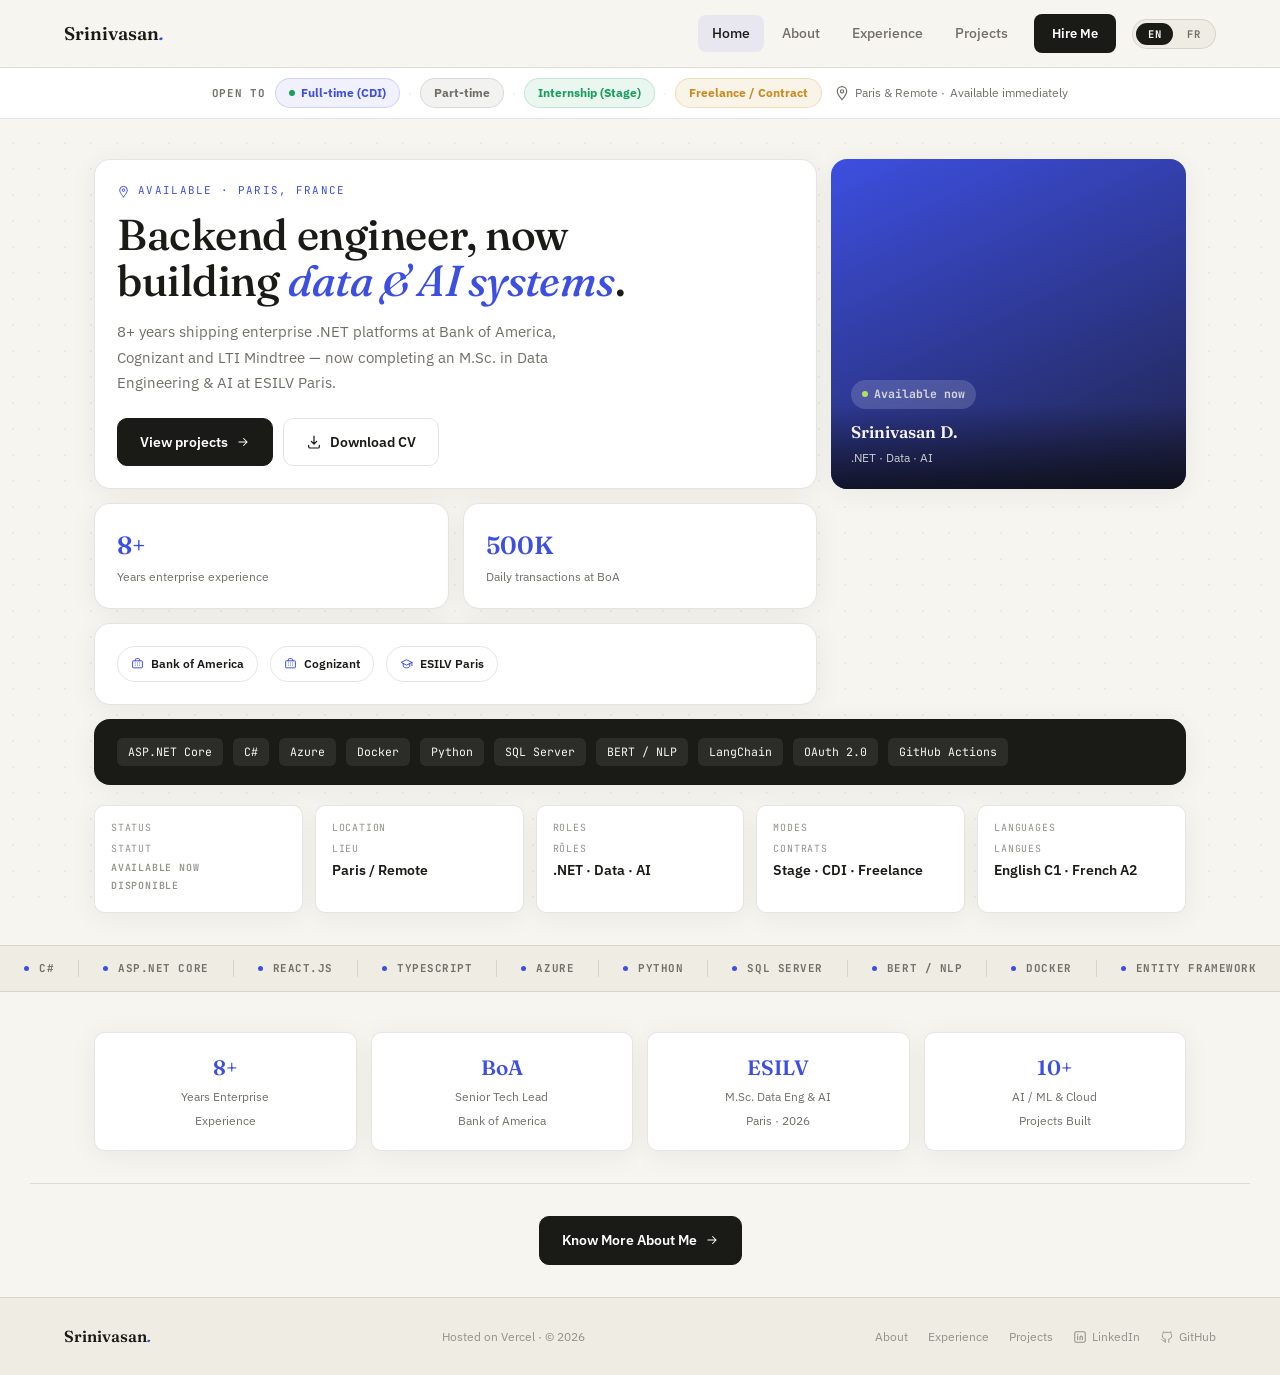
==== commit 7f516449: "Redesign portfolio with Bento Editorial style; add DVRC internship and TacticAI-Lite updates" ====
--- a/portfolio-static/index.html
+++ b/portfolio-static/index.html
@@ -3,602 +3,168 @@
 <head>
     <meta charset="utf-8" />
     <meta name="viewport" content="width=device-width, initial-scale=1.0" />
-        <title>Home — Srinivasan Dhakshanamoorthy</title>
-    <meta name="description" content="Srinivasan Dhakshanamoorthy is a Paris-based .NET Engineer and Data/AI Specialist with 8+ years of enterprise experience across banking, logistics, cloud, ETL, and applied AI." />
-    <meta name="author" content="Srinivasan Dhakshanamoorthy" />
-    <meta name="robots" content="index,follow" />
-    <link rel="canonical" href="https://srinivasand.com/" />
-    <meta property="og:type" content="website" />
-    <meta property="og:title" content="Home — Srinivasan Dhakshanamoorthy" />
-    <meta property="og:description" content="Srinivasan Dhakshanamoorthy is a Paris-based .NET Engineer and Data/AI Specialist with 8+ years of enterprise experience across banking, logistics, cloud, ETL, and applied AI." />
-    <meta property="og:url" content="https://srinivasand.com/" />
-    <meta property="og:image" content="https://srinivasand.com/images/profile.jpeg" />
-    <meta name="twitter:card" content="summary_large_image" />
-    <meta name="twitter:title" content="Home — Srinivasan Dhakshanamoorthy" />
-    <meta name="twitter:description" content="Srinivasan Dhakshanamoorthy is a Paris-based .NET Engineer and Data/AI Specialist with 8+ years of enterprise experience across banking, logistics, cloud, ETL, and applied AI." />
-    <meta name="twitter:image" content="https://srinivasand.com/images/profile.jpeg" />
-    <script type="application/ld+json">
-    {
-      "@context": "https://schema.org",
-      "@type": "Person",
-      "name": "Srinivasan Dhakshanamoorthy",
-      "jobTitle": ".NET Engineer and Data/AI Specialist",
-      "url": "https://srinivasand.com",
-      "image": "https://srinivasand.com/images/profile.jpeg",
-      "email": "mailto:Srinid0412@gmail.com",
-      "address": {
-        "@type": "PostalAddress",
-        "addressLocality": "Paris",
-        "addressCountry": "FR"
-      },
-      "sameAs": [
-        "https://linkedin.com/in/srinivasand04",
-        "https://github.com/srinivasand04"
-      ],
-      "knowsAbout": ["ASP.NET Core", "C#", "Azure", "SQL Server", "Data Engineering", "Python", "NLP", "Machine Learning"]
-    }
-    </script>
+    <title>Home — Srinivasan Dhakshanamoorthy</title>
+    <meta name="description" content="Srinivasan Dhakshanamoorthy — .NET Developer, Data Engineer & AI Enthusiast. Based in Paris, seeking internship and full-time roles in France & Europe." />
+    <link rel="icon" href="favicon.ico" />
     <link rel="preconnect" href="https://fonts.googleapis.com" />
     <link rel="preconnect" href="https://fonts.gstatic.com" crossorigin />
-    <link rel="stylesheet" href="lib/bootstrap.min.css" />
     <link rel="stylesheet" href="css/site.css" />
 </head>
 <body>
-    <a class="skip-link" href="#main-content">Skip to main content</a>
+<div class="bg-dots"></div>
 
     <!-- ── NAVBAR ── -->
     <nav class="site-nav" id="siteNav">
         <div class="nav-inner">
-            <a class="nav-brand" href="index.html">Srinivasan<span>.</span></a>
-
-            <a class="nav-link" href="index.html" id="nav-home">
-                <span class="en-text">Home</span>
-                <span class="fr-text">Accueil</span>
-            </a>
-            <a class="nav-link" href="about.html" id="nav-about">
-                <span class="en-text">About</span>
-                <span class="fr-text">À propos</span>
-            </a>
-            <a class="nav-link" href="experience.html" id="nav-experience">
-                <span class="en-text">Experience</span>
-                <span class="fr-text">Expérience</span>
-            </a>
-            <a class="nav-link" href="projects.html" id="nav-projects">
-                <span class="en-text">Projects</span>
-                <span class="fr-text">Projets</span>
-            </a>
-
-            <a class="nav-link nav-cta" href="about.html#contact">
-                <span class="en-text">Hire Me</span>
-                <span class="fr-text">Me contacter</span>
-            </a>
-
-            <!-- Language toggle -->
+            <a class="nav-brand" href="index.html">Srinivasan<i>.</i></a>
+            <a class="nav-link" href="index.html" id="nav-home"><span class="en-text">Home</span><span class="fr-text">Accueil</span></a>
+            <a class="nav-link" href="about.html" id="nav-about"><span class="en-text">About</span><span class="fr-text">À propos</span></a>
+            <a class="nav-link" href="experience.html" id="nav-experience"><span class="en-text">Experience</span><span class="fr-text">Expérience</span></a>
+            <a class="nav-link" href="projects.html" id="nav-projects"><span class="en-text">Projects</span><span class="fr-text">Projets</span></a>
+            <a class="nav-link nav-cta" href="about.html#contact"><span class="en-text">Hire Me</span><span class="fr-text">Me contacter</span></a>
             <div class="lang-toggle">
                 <button class="lang-btn active" id="btn-en" onclick="setLang('en')">EN</button>
                 <button class="lang-btn" id="btn-fr" onclick="setLang('fr')">FR</button>
             </div>
-
-            <!-- Dark mode toggle -->
-            <button class="dark-toggle" id="darkToggle" title="Toggle dark mode" aria-label="Toggle dark mode">
-                <span class="light-icon">🌙</span>
-                <span class="dark-icon">☀️</span>
-            </button>
-
-            <!-- Mobile hamburger -->
-            <button class="nav-toggle" id="navToggle" aria-label="Menu">
-                <span></span><span></span><span></span>
-            </button>
         </div>
     </nav>
 
-    <!-- ── ANNOUNCE BAR ── -->
-    <div class="announce-bar">
-        <span class="ab-label">
-            <span class="en-text">OPEN TO</span>
-            <span class="fr-text">DISPONIBLE POUR</span>
-        </span>
-        <span class="ab-pill ab-pill-red">
-            <span class="en-text">Full-time (CDI)</span>
-            <span class="fr-text">CDI</span>
-        </span>
-        <span class="ab-sep">·</span>
-        <span class="ab-pill ab-pill-red">
-            <span class="en-text">Part-time</span>
-            <span class="fr-text">Mi-temps</span>
-        </span>
-        <span class="ab-sep">·</span>
-        <span class="ab-pill ab-pill-teal">
-            <span class="en-text">Internship (Stage)</span>
-            <span class="fr-text">Stage 6 mois</span>
-        </span>
-        <span class="ab-sep">·</span>
-        <span class="ab-pill ab-pill-gray">
-            <span class="en-text">Freelance / Contract</span>
-            <span class="fr-text">Freelance / Mission</span>
-        </span>
-        <span class="ab-sep">·</span>
-        <span class="ab-loc">
-            <span class="en-text">📍 Paris &amp; Remote · Available immediately</span>
-            <span class="fr-text">📍 Paris &amp; Remote · Disponible immédiatement</span>
-        </span>
+    <!-- ── CONTENT ── -->
+    <main role="main">
+
+    <!-- ── WORK MODE STRIP ── -->
+    <div class="work-mode-strip">
+        <span class="wms-label"><span class="en-text">Open to</span><span class="fr-text">Ouvert à</span></span>
+        <span class="wm-chip wm-fulltime"><span class="wm-dot"></span>Full-time (CDI)</span>
+        <span class="wms-sep">·</span>
+        <span class="wm-chip wm-parttime">Part-time</span>
+        <span class="wms-sep">·</span>
+        <span class="wm-chip wm-intern"><span class="en-text">Internship (Stage)</span><span class="fr-text">Stage</span></span>
+        <span class="wms-sep">·</span>
+        <span class="wm-chip wm-freelance">Freelance / Contract</span>
+        <span class="wms-location"><svg class="ic"><use href="icons.svg#i-pin"/></svg> Paris &amp; Remote · <span class="en-text">Available immediately</span><span class="fr-text">Disponible immédiatement</span></span>
     </div>
 
-    <!-- ── CONTENT ── -->
-    <main role="main" id="main-content">
-        
-<div class="hero-bg"></div>
+<!-- ══ HERO — BENTO GRID ══════════════════════════════════════ -->
+<div class="bento reveal">
 
-
-<section class="hero">
-
-    <div class="hero-glow"></div>
-
-
-    <div style="position:relative;z-index:2;">
-
-        <div class="avail-badge">
-            <span class="avail-dot"></span>
-            <span class="en-text">Available · Paris, France · All work modes</span>
-            <span class="fr-text">Disponible · Paris, France · Tous modes</span>
-        </div>
-
-        <p class="hero-greeting">Hello, I'm<span class="dot"> .</span></p>
-        <p class="hero-name">Srinivasan Dhakshanamoorthy</p>
-
-        <h1 class="hero-title hero-title-animate">
-            <span class="en-text">.NET Engineer &amp;<br>Data/AI Specialist</span>
-            <span class="fr-text">Ingénieur .NET &amp;<br>Data / IA</span>
+    <div class="tile t-name">
+        <div class="eyebrow"><svg class="ic"><use href="icons.svg#i-pin"/></svg><span class="en-text">Available · Paris, France</span><span class="fr-text">Disponible · Paris, France</span></div>
+        <h1>
+            <span class="en-block">Backend engineer, now building <em>data &amp; AI systems</em>.</span>
+            <span class="fr-block">Ingénieur backend, aujourd'hui tourné vers <em>la data &amp; l'IA</em>.</span>
         </h1>
-
-        <div class="pivot-badge">
-            <span class="en-text">8+ yrs Backend Engineer → Data &amp; AI Engineer · Paris · Available now</span>
-            <span class="fr-text">8+ ans Ingénieur Backend → Data &amp; IA · Paris · Disponible</span>
-        </div>
-
-        <div class="fast-scan" aria-label="Recruiter summary">
-            <div class="fast-scan-item">
-                <span class="fast-scan-k">Status</span>
-                <span class="fast-scan-v">
-                    <span class="en-text">Available now</span>
-                    <span class="fr-text">Disponible</span>
-                </span>
-            </div>
-            <div class="fast-scan-item">
-                <span class="fast-scan-k">Location</span>
-                <span class="fast-scan-v">Paris / Remote</span>
-            </div>
-            <div class="fast-scan-item">
-                <span class="fast-scan-k">Roles</span>
-                <span class="fast-scan-v">.NET · Data · AI</span>
-            </div>
-            <div class="fast-scan-item">
-                <span class="fast-scan-k">Modes</span>
-                <span class="fast-scan-v">Stage · CDI · Freelance</span>
-            </div>
-            <div class="fast-scan-item">
-                <span class="fast-scan-k">Languages</span>
-                <span class="fast-scan-v">English C1 · French A2</span>
-            </div>
-        </div>
-
-
-        <div class="co-boxes">
-            <div class="co-box">
-                <div class="co-logo">🏦</div>
-                <div>
-                    <div class="co-name">Bank of America</div>
-                    <div class="co-meta">Feb 2022 – Sep 2025 · Chennai</div>
-                </div>
-            </div>
-            <div class="co-box">
-                <div class="co-logo">🔷</div>
-                <div>
-                    <div class="co-name">Cognizant</div>
-                    <div class="co-meta">May 2014 – Feb 2022 · Chennai</div>
-                </div>
-            </div>
-            <div class="co-box">
-                <div class="co-logo">💼</div>
-                <div>
-                    <div class="co-name">LTI Mindtree</div>
-                    <div class="co-meta">Jul 2017 – Jul 2019 · Bangalore</div>
-                </div>
-            </div>
-            <div class="co-box">
-                <div class="co-logo">🎓</div>
-                <div>
-                    <div class="co-name">ESILV Paris</div>
-                    <div class="co-meta">
-                        <span class="en-text">M.Sc. Data Engineering &amp; AI · 2025–2026</span>
-                        <span class="fr-text">Master Data Eng. &amp; IA · 2025–2026</span>
-                    </div>
-                </div>
-            </div>
-        </div>
-
-
-        <div class="skill-tags">
-            <span class="skill-tag tag-indigo">ASP.NET Core</span>
-            <span class="skill-tag tag-indigo">C#</span>
-            <span class="skill-tag tag-indigo">REST APIs</span>
-            <span class="skill-tag tag-indigo">SQL Server</span>
-            <span class="skill-tag tag-rose">Azure</span>
-            <span class="skill-tag tag-rose">Docker</span>
-            <span class="skill-tag tag-rose">CI/CD</span>
-            <span class="skill-tag tag-teal">Python</span>
-            <span class="skill-tag tag-teal">ETL</span>
-            <span class="skill-tag tag-teal">Pandas</span>
-            <span class="skill-tag tag-purple">BERT / NLP</span>
-            <span class="skill-tag tag-purple">LangChain</span>
-        </div>
-
-        <p class="hero-desc">
-            <span class="en-text">
-                Senior .NET Engineer with <strong>8+ years</strong> delivering enterprise-grade systems
-                across banking &amp; logistics at Bank of America and Cognizant — expert in
-                C#, ASP.NET Core, REST APIs, and Azure cloud. Now completing
-                <strong>M.Sc. Data Engineering &amp; AI at ESILV Paris (2026)</strong>.
-                Immediately available for .NET, Full Stack, or Data roles in Europe.
-            </span>
-            <span class="fr-text">
-                Ingénieur .NET Senior avec <strong>8+ ans</strong> chez Bank of America et Cognizant —
-                expert C#, ASP.NET Core, REST APIs et Azure. En Master Data &amp; IA à l'<strong>ESILV Paris (2026)</strong>.
-                Disponible immédiatement pour des rôles .NET, Full Stack ou Data en France &amp; Europe.
-            </span>
+        <p>
+            <span class="en-text">8+ years shipping enterprise .NET platforms at Bank of America, Cognizant and LTI Mindtree — now completing an M.Sc. in Data Engineering &amp; AI at ESILV Paris.</span>
+            <span class="fr-text">8+ ans à livrer des plateformes .NET en entreprise chez Bank of America, Cognizant et LTI Mindtree — en Master Data Engineering &amp; IA à l'ESILV Paris.</span>
         </p>
-
-        <div class="hero-btns">
-            <a class="btn-primary" href="projects.html">
-                <span class="en-text">View Projects →</span>
-                <span class="fr-text">Voir mes projets →</span>
-            </a>
-            <a class="btn-ghost" href="about.html">
-                <span class="en-text">About Me</span>
-                <span class="fr-text">À propos</span>
-            </a>
+        <div class="btns">
+            <a class="btn-primary" href="projects.html"><span class="en-text">View projects</span><span class="fr-text">Voir mes projets</span> <svg class="ic"><use href="icons.svg#i-arrow-right"/></svg></a>
+            <a class="btn-ghost" href="about.html#contact"><svg class="ic"><use href="icons.svg#i-download"/></svg> <span class="en-text">Download CV</span><span class="fr-text">Télécharger le CV</span></a>
         </div>
     </div>
 
-
-    <div class="hero-visual">
-        <div class="vis-wrap">
-
-            <div class="orbit orbit-1"></div>
-            <div class="orbit orbit-2"></div>
-
-
-            <div class="photo-card">
-                <img src="images/profile.jpeg" alt="Srinivasan Dhakshanamoorthy" />
-                <div class="exp-badge">8+ yrs enterprise</div>
-            </div>
-
-
-            <div class="otw-ring">
-                <svg viewBox="0 0 50 50" width="50" height="50">
-                    <path id="otwPath" d="M 25,3 A 22,22 0 1,1 24.99,3" fill="none"/>
-                    <text font-family="Space Mono,monospace" font-size="5.5" fill="#C0392B" font-weight="700" letter-spacing="1.5">
-                        <textPath href="#otwPath">OPEN TO WORK • PARIS • 2026 •</textPath>
-                    </text>
-                </svg>
-                <div class="otw-center"></div>
-            </div>
-
-
-            <div class="skill-chip chip-1">
-                <div class="chip-inner">
-                    <div class="chip-icon" style="background:#EEF2FF;">
-                        <svg width="14" height="14" viewBox="0 0 24 24" fill="none"><path d="M12 2L2 7l10 5 10-5-10-5zM2 17l10 5 10-5M2 12l10 5 10-5" stroke="#4F46E5" stroke-width="2.2" stroke-linecap="round" stroke-linejoin="round"/></svg>
-                    </div>
-                    <div>
-                        <span class="chip-label">.NET Backend</span>
-                        <span class="chip-sub">ASP.NET Core · C#</span>
-                    </div>
-                </div>
-                <div class="chip-bar"><div class="chip-fill" style="width:92%;background:#4F46E5;"></div></div>
-                <div class="chip-tooltip">
-                    <div class="tt-title">Backend Engineering</div>
-                    8+ years building enterprise APIs at Bank of America &amp; Cognizant. 500K+ daily transactions.
-                    <div class="tt-tags"><span class="tt-tag">ASP.NET Core</span><span class="tt-tag">C#</span><span class="tt-tag">EF Core</span><span class="tt-tag">CQRS</span></div>
-                    <div class="tt-stat">100K+ users · 40+ endpoints · 0 incidents</div>
-                </div>
-            </div>
-
-
-            <div class="skill-chip chip-2">
-                <div class="chip-inner">
-                    <div class="chip-icon" style="background:#EFF6FF;">
-                        <svg width="14" height="14" viewBox="0 0 24 24" fill="none"><path d="M18 10h-1.26A8 8 0 1 0 9 20h9a5 5 0 0 0 0-10z" stroke="#2563EB" stroke-width="2.2" stroke-linecap="round" stroke-linejoin="round"/></svg>
-                    </div>
-                    <div>
-                        <span class="chip-label">Azure Cloud</span>
-                        <span class="chip-sub">DevOps · Docker</span>
-                    </div>
-                </div>
-                <div class="chip-bar"><div class="chip-fill" style="width:85%;background:#2563EB;"></div></div>
-                <div class="chip-tooltip">
-                    <div class="tt-title">Cloud &amp; DevOps</div>
-                    Full Azure stack — App Services, Functions, DevOps CI/CD. Cut release cycles by 40%.
-                    <div class="tt-tags"><span class="tt-tag">Azure</span><span class="tt-tag">Docker</span><span class="tt-tag">GitHub Actions</span></div>
-                    <div class="tt-stat">Blue/green deployments · IIS · SonarQube</div>
-                </div>
-            </div>
-
-
-            <div class="skill-chip chip-3">
-                <div class="chip-inner">
-                    <div class="chip-icon" style="background:#F0FDF4;">
-                        <svg width="14" height="14" viewBox="0 0 24 24" fill="none"><ellipse cx="12" cy="5" rx="9" ry="3" stroke="#16A34A" stroke-width="2"/><path d="M21 12c0 1.66-4 3-9 3s-9-1.34-9-3" stroke="#16A34A" stroke-width="2"/><path d="M3 5v14c0 1.66 4 3 9 3s9-1.34 9-3V5" stroke="#16A34A" stroke-width="2"/></svg>
-                    </div>
-                    <div>
-                        <span class="chip-label">Data Engineering</span>
-                        <span class="chip-sub">Python · SQL · ETL</span>
-                    </div>
-                </div>
-                <div class="chip-bar"><div class="chip-fill" style="width:80%;background:#16A34A;"></div></div>
-                <div class="chip-tooltip">
-                    <div class="tt-title">Data Engineering</div>
-                    SSIS pipelines, 3M+ records/day. M.Sc. Data Engineering &amp; AI at ESILV Paris (2026).
-                    <div class="tt-tags"><span class="tt-tag">Python</span><span class="tt-tag">Pandas</span><span class="tt-tag">Spark</span><span class="tt-tag">ETL</span></div>
-                    <div class="tt-stat">ESILV Paris · Graduating 2026</div>
-                </div>
-            </div>
-
-
-            <div class="skill-chip chip-4">
-                <div class="chip-inner">
-                    <div class="chip-icon" style="background:#FDF4FF;">
-                        <svg width="14" height="14" viewBox="0 0 24 24" fill="none"><path d="M12 2a7 7 0 0 1 7 7c0 2.38-1.19 4.47-3 5.74V17a1 1 0 0 1-1 1H9a1 1 0 0 1-1-1v-2.26C6.19 13.47 5 11.38 5 9a7 7 0 0 1 7-7z" stroke="#9333EA" stroke-width="2"/><path d="M9 21h6" stroke="#9333EA" stroke-width="2" stroke-linecap="round"/></svg>
-                    </div>
-                    <div>
-                        <span class="chip-label">AI &amp; NLP</span>
-                        <span class="chip-sub">BERT · LangChain</span>
-                    </div>
-                </div>
-                <div class="chip-bar"><div class="chip-fill" style="width:74%;background:#9333EA;"></div></div>
-                <div class="chip-tooltip">
-                    <div class="tt-title">AI &amp; NLP</div>
-                    Fine-tuned BERT for sentiment analysis. GenAI apps with LangChain + OpenAI RAG pipelines.
-                    <div class="tt-tags"><span class="tt-tag">BERT</span><span class="tt-tag">HuggingFace</span><span class="tt-tag">LangChain</span><span class="tt-tag">RAG</span></div>
-                    <div class="tt-stat">Computer Vision · LLMs · MLflow</div>
-                </div>
-            </div>
-
+    <div class="tile t-photo">
+        <img src="images/profile.jpg" alt="Srinivasan Dhakshanamoorthy" onerror="this.style.display='none';" />
+        <div class="ph">
+            <div class="badge"><span class="dot"></span> <span class="en-text">Available now</span><span class="fr-text">Disponible</span></div>
+            <strong>Srinivasan D.</strong>
+            <span>.NET · Data · AI</span>
         </div>
     </div>
 
-    <!-- Scroll indicator -->
-    <div class="scroll-indicator" aria-hidden="true">
-        <span class="scroll-indicator-text">scroll</span>
-        <div class="scroll-indicator-line"></div>
+    <div class="tile t-stat"><div class="num">8+</div><div class="lbl"><span class="en-text">Years enterprise experience</span><span class="fr-text">Ans d'expérience entreprise</span></div></div>
+    <div class="tile t-stat"><div class="num">500K</div><div class="lbl"><span class="en-text">Daily transactions at BoA</span><span class="fr-text">Transactions/jour chez BoA</span></div></div>
+
+    <div class="tile t-role">
+        <div class="co"><svg class="ic"><use href="icons.svg#i-building"/></svg>Bank of America</div>
+        <div class="co"><svg class="ic"><use href="icons.svg#i-building"/></svg>Cognizant</div>
+        <div class="co"><svg class="ic"><use href="icons.svg#i-grad"/></svg>ESILV Paris</div>
     </div>
 
-</section>
+    <div class="tile t-wide t-tech">
+        <span>ASP.NET Core</span><span>C#</span><span>Azure</span><span>Docker</span><span>Python</span><span>SQL Server</span><span>BERT / NLP</span><span>LangChain</span><span>OAuth 2.0</span><span>GitHub Actions</span>
+    </div>
+</div>
 
+<!-- ══ QUICK FACTS ═══════════════════════════════════════════ -->
+<div class="facts-row reveal">
+    <div class="fact-tile"><span><span class="en-text">Status</span><span class="fr-text">Statut</span></span><b><span class="en-text">Available now</span><span class="fr-text">Disponible</span></b></div>
+    <div class="fact-tile"><span><span class="en-text">Location</span><span class="fr-text">Lieu</span></span><b>Paris / Remote</b></div>
+    <div class="fact-tile"><span><span class="en-text">Roles</span><span class="fr-text">Rôles</span></span><b>.NET · Data · AI</b></div>
+    <div class="fact-tile"><span><span class="en-text">Modes</span><span class="fr-text">Contrats</span></span><b>Stage · CDI · Freelance</b></div>
+    <div class="fact-tile"><span><span class="en-text">Languages</span><span class="fr-text">Langues</span></span><b>English C1 · French A2</b></div>
+</div>
 
+<!-- ══ TICKER ════════════════════════════════════════════════ -->
 <div class="skills-ticker">
     <div class="ticker-track">
-                <div class="ticker-item"><span class="ticker-dot"></span>C#</div>
+        <div class="ticker-item"><span class="ticker-dot"></span>C#</div>
         <div class="ticker-item"><span class="ticker-dot"></span>ASP.NET Core</div>
+        <div class="ticker-item"><span class="ticker-dot"></span>React.js</div>
+        <div class="ticker-item"><span class="ticker-dot"></span>TypeScript</div>
+        <div class="ticker-item"><span class="ticker-dot"></span>Azure</div>
         <div class="ticker-item"><span class="ticker-dot"></span>Python</div>
-        <div class="ticker-item"><span class="ticker-dot"></span>Azure</div>
         <div class="ticker-item"><span class="ticker-dot"></span>SQL Server</div>
         <div class="ticker-item"><span class="ticker-dot"></span>BERT / NLP</div>
         <div class="ticker-item"><span class="ticker-dot"></span>Docker</div>
         <div class="ticker-item"><span class="ticker-dot"></span>Entity Framework</div>
         <div class="ticker-item"><span class="ticker-dot"></span>OAuth 2.0</div>
+        <div class="ticker-item"><span class="ticker-dot"></span>JWT</div>
         <div class="ticker-item"><span class="ticker-dot"></span>LangChain</div>
+        <div class="ticker-item"><span class="ticker-dot"></span>GitHub Actions</div>
         <div class="ticker-item"><span class="ticker-dot"></span>Pandas</div>
-        <div class="ticker-item"><span class="ticker-dot"></span>Spark</div>
-        <div class="ticker-item"><span class="ticker-dot"></span>GitHub Actions</div>
-        <div class="ticker-item"><span class="ticker-dot"></span>MLflow</div>
         <div class="ticker-item"><span class="ticker-dot"></span>Scikit-learn</div>
-        <div class="ticker-item"><span class="ticker-dot"></span>LTI Mindtree</div>
-        <div class="ticker-item"><span class="ticker-dot"></span>Bank of America</div>
-        <div class="ticker-item"><span class="ticker-dot"></span>Cognizant</div>
-        <div class="ticker-item"><span class="ticker-dot"></span>ESILV Paris</div>
         <div class="ticker-item"><span class="ticker-dot"></span>C#</div>
         <div class="ticker-item"><span class="ticker-dot"></span>ASP.NET Core</div>
+        <div class="ticker-item"><span class="ticker-dot"></span>React.js</div>
+        <div class="ticker-item"><span class="ticker-dot"></span>TypeScript</div>
+        <div class="ticker-item"><span class="ticker-dot"></span>Azure</div>
         <div class="ticker-item"><span class="ticker-dot"></span>Python</div>
-        <div class="ticker-item"><span class="ticker-dot"></span>Azure</div>
         <div class="ticker-item"><span class="ticker-dot"></span>SQL Server</div>
         <div class="ticker-item"><span class="ticker-dot"></span>BERT / NLP</div>
         <div class="ticker-item"><span class="ticker-dot"></span>Docker</div>
         <div class="ticker-item"><span class="ticker-dot"></span>Entity Framework</div>
         <div class="ticker-item"><span class="ticker-dot"></span>OAuth 2.0</div>
+        <div class="ticker-item"><span class="ticker-dot"></span>JWT</div>
         <div class="ticker-item"><span class="ticker-dot"></span>LangChain</div>
+        <div class="ticker-item"><span class="ticker-dot"></span>GitHub Actions</div>
         <div class="ticker-item"><span class="ticker-dot"></span>Pandas</div>
-        <div class="ticker-item"><span class="ticker-dot"></span>Spark</div>
-        <div class="ticker-item"><span class="ticker-dot"></span>GitHub Actions</div>
-        <div class="ticker-item"><span class="ticker-dot"></span>MLflow</div>
         <div class="ticker-item"><span class="ticker-dot"></span>Scikit-learn</div>
-        <div class="ticker-item"><span class="ticker-dot"></span>LTI Mindtree</div>
-        <div class="ticker-item"><span class="ticker-dot"></span>Bank of America</div>
-        <div class="ticker-item"><span class="ticker-dot"></span>Cognizant</div>
-        <div class="ticker-item"><span class="ticker-dot"></span>ESILV Paris</div>
     </div>
 </div>
 
-
+<!-- ══ STATS ══════════════════════════════════════════════════ -->
 <div class="stats-row reveal">
-    <div class="stat-card">
-        <span class="stat-num">8+</span>
-        <span class="stat-lbl">
-            <span class="en-text">Years Enterprise<br>Experience</span>
-            <span class="fr-text">Ans d'expérience<br>entreprise</span>
-        </span>
-    </div>
-    <div class="stat-card">
-        <span class="stat-num" style="color:#E31837;">BoA</span>
-        <span class="stat-lbl">
-            <span class="en-text"><strong>Bank of America</strong><br>Senior Tech Lead</span>
-            <span class="fr-text"><strong>Bank of America</strong><br>Tech Lead Senior</span>
-        </span>
-    </div>
-    <div class="stat-card">
-        <span class="stat-num" style="color:#0033A0;">CGN</span>
-        <span class="stat-lbl">
-            <span class="en-text"><strong>Cognizant</strong><br>Senior Associate</span>
-            <span class="fr-text"><strong>Cognizant</strong><br>Senior Associate</span>
-        </span>
-    </div>
-    <div class="stat-card">
-        <span class="stat-num" style="color:#007A4D;">LTI</span>
-        <span class="stat-lbl">
-            <span class="en-text"><strong>LTI Mindtree</strong><br>Senior Engineer</span>
-            <span class="fr-text"><strong>LTI Mindtree</strong><br>Ingénieur Senior</span>
-        </span>
-    </div>
-    <div class="stat-card">
-        <span class="stat-num">ESILV</span>
-        <span class="stat-lbl">
-            <span class="en-text">M.Sc. Data Eng &amp; AI<br>Paris · 2026</span>
-            <span class="fr-text">Master Data Eng &amp; IA<br>Paris · 2026</span>
-        </span>
-    </div>
-    <div class="stat-card">
-        <span class="stat-num" style="font-size:1rem;">→ AI</span>
-        <span class="stat-lbl">
-            <span class="en-text">Pivoting to<br>Data / AI &amp; Cloud</span>
-            <span class="fr-text">Reconversion<br>Data / IA &amp; Cloud</span>
-        </span>
-    </div>
+    <div class="stat-card"><span class="stat-num">8+</span><span class="stat-lbl"><span class="en-text">Years Enterprise<br>Experience</span><span class="fr-text">Ans d'expérience<br>entreprise</span></span></div>
+    <div class="stat-card"><span class="stat-num">BoA</span><span class="stat-lbl"><span class="en-text">Senior Tech Lead<br>Bank of America</span><span class="fr-text">Tech Lead Senior<br>Bank of America</span></span></div>
+    <div class="stat-card"><span class="stat-num">ESILV</span><span class="stat-lbl"><span class="en-text">M.Sc. Data Eng &amp; AI<br>Paris · 2026</span><span class="fr-text">Master Data Eng &amp; IA<br>Paris · 2026</span></span></div>
+    <div class="stat-card"><span class="stat-num">10+</span><span class="stat-lbl"><span class="en-text">AI / ML &amp; Cloud<br>Projects Built</span><span class="fr-text">Projets IA / ML<br>&amp; Cloud réalisés</span></span></div>
 </div>
 
-<div class="divider" style="margin-top:0;"></div>
+<div class="divider" style="margin-top:24px;"></div>
+
+<div style="text-align:center;padding:32px 5%;">
+    <a class="btn-primary reveal" href="about.html"><span class="en-text">Know More About Me</span><span class="fr-text">En savoir plus sur moi</span> <svg class="ic"><use href="icons.svg#i-arrow-right"/></svg></a>
+</div>
 
     </main>
 
-    <!-- ── STICKY CTA ── -->
-    <a class="sticky-cta" href="about.html#contact">
-        <span class="sticky-dot"></span>
-        <span class="sticky-text">
-            <strong>
-                <span class="en-text">Available immediately</span>
-                <span class="fr-text">Disponible · Juin 2026</span>
-            </strong>
-            <span class="sticky-sub">
-                <span class="en-text">Hire me → Paris &amp; Europe</span>
-                <span class="fr-text">Me contacter → Paris &amp; Europe</span>
-            </span>
-        </span>
-        <span class="sticky-arrow">→</span>
-    </a>
-
     <!-- ── FOOTER ── -->
     <footer class="site-footer">
-        <div class="footer-main">
-
-            <!-- Brand + tagline -->
-            <div class="footer-col-brand">
-                <div class="footer-brand">Srinivasan<span>.</span></div>
-                <p class="footer-tagline">
-                    <span class="en-text">Senior .NET Engineer &amp; Data/AI Specialist · Based in Paris · Open to Europe.</span>
-                    <span class="fr-text">Ingénieur .NET Senior &amp; Data/IA · Basé à Paris · Disponible en Europe.</span>
-                </p>
-            </div>
-
-            <!-- Quick nav -->
-            <nav class="footer-col-nav">
-                <h4><span class="en-text">Navigate</span><span class="fr-text">Navigation</span></h4>
-                <a href="index.html"><span class="en-text">Home</span><span class="fr-text">Accueil</span></a>
+        <div class="footer-inner">
+            <div class="footer-brand">Srinivasan<i>.</i></div>
+            <div class="footer-note"><span class="en-text">Hosted on Vercel · © <span class="year">2026</span></span><span class="fr-text">Hébergé sur Vercel · © <span class="year">2026</span></span></div>
+            <div class="footer-links">
                 <a href="about.html"><span class="en-text">About</span><span class="fr-text">À propos</span></a>
                 <a href="experience.html"><span class="en-text">Experience</span><span class="fr-text">Expérience</span></a>
                 <a href="projects.html"><span class="en-text">Projects</span><span class="fr-text">Projets</span></a>
-                <a href="about.html#contact"><span class="en-text">Contact</span><span class="fr-text">Contact</span></a>
-            </nav>
-
-            <!-- Social links -->
-            <div class="footer-col-social">
-                <h4><span class="en-text">Connect</span><span class="fr-text">Me contacter</span></h4>
-                <div class="footer-social-list">
-                    <a href="https://linkedin.com/in/srinivasand04" target="_blank" rel="noopener noreferrer" class="footer-social-item">
-                        <span class="footer-social-icon-wrap">
-                            <svg width="14" height="14" viewBox="0 0 24 24" fill="currentColor"><path d="M16 8a6 6 0 0 1 6 6v7h-4v-7a2 2 0 0 0-2-2 2 2 0 0 0-2 2v7h-4v-7a6 6 0 0 1 6-6zM2 9h4v12H2z"/><circle cx="4" cy="4" r="2"/></svg>
-                        </span>
-                        LinkedIn
-                    </a>
-                    <a href="https://github.com/srinivasand04" target="_blank" rel="noopener noreferrer" class="footer-social-item">
-                        <span class="footer-social-icon-wrap">
-                            <svg width="14" height="14" viewBox="0 0 24 24" fill="currentColor"><path d="M9 19c-5 1.5-5-2.5-7-3m14 6v-3.87a3.37 3.37 0 0 0-.94-2.61c3.14-.35 6.44-1.54 6.44-7A5.44 5.44 0 0 0 20 4.77 5.07 5.07 0 0 0 19.91 1S18.73.65 16 2.48a13.38 13.38 0 0 0-7 0C6.27.65 5.09 1 5.09 1A5.07 5.07 0 0 0 5 4.77a5.44 5.44 0 0 0-1.5 3.78c0 5.42 3.3 6.61 6.44 7A3.37 3.37 0 0 0 9 18.13V22"/></svg>
-                        </span>
-                        GitHub
-                    </a>
-                    <a href="mailto:Srinid0412@gmail.com" class="footer-social-item">
-                        <span class="footer-social-icon-wrap">✉️</span>
-                        Srinid0412@gmail.com
-                    </a>
-                </div>
-            </div>
-        </div>
-
-        <!-- Bottom bar -->
-        <div class="footer-bottom-bar">
-            <div class="footer-bottom-inner">
-                <span class="footer-copy">
-                    <span class="en-text">Hosted on Vercel · © <span class="cur-year">2026</span> · Srinivasan Dhakshanamoorthy</span>
-                    <span class="fr-text">Hébergé sur Vercel · © <span class="cur-year">2026</span> · Srinivasan Dhakshanamoorthy</span>
-                </span>
-                <button class="back-to-top" id="backToTop" onclick="window.scrollTo({top:0,behavior:'smooth'})">
-                    ↑ <span class="en-text">Back to top</span><span class="fr-text">Haut de page</span>
-                </button>
+                <a href="https://linkedin.com/in/srinivasand04" target="_blank"><svg class="ic"><use href="icons.svg#i-linkedin"/></svg>LinkedIn</a>
+                <a href="https://github.com/srinivasand04" target="_blank"><svg class="ic"><use href="icons.svg#i-github"/></svg>GitHub</a>
             </div>
         </div>
     </footer>
 
-    <script src="lib/jquery.min.js"></script>
-    <script src="lib/bootstrap.bundle.min.js"></script>
     <script src="js/site.js"></script>
-
-    <script>
-        // ── Navbar scroll shadow
-        const nav = document.getElementById('siteNav');
-        window.addEventListener('scroll', () => nav.classList.toggle('scrolled', window.scrollY > 20));
-
-        // ── Active nav link
-        const path = window.location.pathname.toLowerCase();
-        if (path === '/' || path.includes('index'))   document.getElementById('nav-home')?.classList.add('active');
-        if (path.includes('about'))                    document.getElementById('nav-about')?.classList.add('active');
-        if (path.includes('experience'))               document.getElementById('nav-experience')?.classList.add('active');
-        if (path.includes('projects'))                 document.getElementById('nav-projects')?.classList.add('active');
-
-        // ── Mobile toggle
-        const toggle = document.getElementById('navToggle');
-        if (toggle) {
-            toggle.addEventListener('click', () => nav.classList.toggle('mobile-open'));
-        }
-
-        // ── Language toggle
-        function setLang(lang) {
-            document.body.classList.toggle('lang-fr', lang === 'fr');
-            document.getElementById('html-root').setAttribute('lang', lang);
-            document.getElementById('btn-en').classList.toggle('active', lang === 'en');
-            document.getElementById('btn-fr').classList.toggle('active', lang === 'fr');
-            localStorage.setItem('lang', lang);
-        }
-        const saved = localStorage.getItem('lang');
-        if (saved === 'fr') setLang('fr');
-
-        // ── Dark mode toggle
-        const htmlRoot = document.getElementById('html-root');
-        const darkToggle = document.getElementById('darkToggle');
-        function setDark(on) {
-            htmlRoot.classList.toggle('dark', on);
-            localStorage.setItem('theme', on ? 'dark' : 'light');
-        }
-        if (darkToggle) darkToggle.addEventListener('click', () => setDark(!htmlRoot.classList.contains('dark')));
-        const savedTheme = localStorage.getItem('theme');
-        if (savedTheme === 'dark') setDark(true);
-
-        // ── Scroll reveal
-        const observer = new IntersectionObserver(entries => {
-            entries.forEach(e => { if (e.isIntersecting) { e.target.classList.add('visible'); observer.unobserve(e.target); } });
-        }, { threshold: 0.1 });
-        document.querySelectorAll('.reveal').forEach(el => observer.observe(el));
-    </script>
-
-    
-    <script>document.querySelectorAll('.cur-year').forEach(e=>e.textContent=new Date().getFullYear());</script>
 </body>
 </html>
-
--- a/portfolio-static/css/site.css
+++ b/portfolio-static/css/site.css
@@ -1,52 +1,58 @@
-@import url('https://fonts.googleapis.com/css2?family=Outfit:wght@300;400;500;600;700;800&family=Space+Mono:wght@400;700&display=swap');
-
-/* ── Tokens ──────────────────────────────────────────────── */
+@import url('https://fonts.googleapis.com/css2?family=Fraunces:ital,opsz,wght@0,9..144,300;0,9..144,500;0,9..144,600;0,9..144,700;1,9..144,500&family=IBM+Plex+Sans:wght@400;500;600;700&family=JetBrains+Mono:wght@400;500;700&display=swap');
+
+/* ═══════════════════════════════════════════════════════════════
+   TOKENS
+═══════════════════════════════════════════════════════════════ */
 :root {
-  --bg:      #F8F7F4;
-  --bg2:     #FFFFFF;
-  --bg3:     #F0EDE8;
-  --accent:  #C0392B;
-  --text:    #1A1A1A;
-  --text2:   #555555;
-  --text3:   #888888;
-  --border:  rgba(0,0,0,0.07);
-  --card:    #FFFFFF;
-  --shadow:  0 4px 24px rgba(0,0,0,0.07);
-  --radius:  12px;
-  --radius-lg: 16px;
-  --font:    'Outfit', sans-serif;
-  --mono:    'Space Mono', monospace;
-}
-
-/* ── Reset ───────────────────────────────────────────────── */
+  --bg:      #f7f5f0;
+  --bg2:     #ffffff;
+  --bg3:     #efece3;
+  --ink:     #1a1a17;
+  --sub:     #726f68;
+  --sub2:    #94918a;
+  --line:    rgba(26,26,23,.11);
+  --line2:   rgba(26,26,23,.06);
+  --card:    #ffffff;
+  --accent:  #3d4fe0;
+  --accent-ink: #ffffff;
+  --accent-soft: rgba(61,79,224,.08);
+  --accent-soft2: rgba(61,79,224,.16);
+  --lime:    #c8ff4d;
+  --good:    #1a9e5c;
+  --amber:   #c98a1f;
+  --radius:  16px;
+  --radius-sm: 10px;
+  --radius-lg: 22px;
+  --shadow:  0 4px 28px rgba(26,26,23,.06);
+  --shadow-lg: 0 16px 48px rgba(26,26,23,.10);
+  --font:    'IBM Plex Sans', system-ui, sans-serif;
+  --display: 'Fraunces', serif;
+  --mono:    'JetBrains Mono', monospace;
+}
+
+/* ═══════════════════════════════════════════════════════════════
+   RESET
+═══════════════════════════════════════════════════════════════ */
 *, *::before, *::after { box-sizing: border-box; margin: 0; padding: 0; }
 html { scroll-behavior: smooth; }
 body {
   font-family: var(--font);
   background: var(--bg);
-  color: var(--text);
+  color: var(--ink);
   overflow-x: hidden;
   line-height: 1.6;
+  font-size: 15px;
 }
 a { text-decoration: none; color: inherit; }
-.skip-link {
-  position: fixed;
-  left: 16px;
-  top: -48px;
-  z-index: 2000;
-  background: var(--accent);
-  color: #fff;
-  border-radius: 8px;
-  padding: 9px 14px;
-  font-weight: 800;
-  transition: top 0.2s;
-}
-.skip-link:focus { top: 16px; color: #fff; }
-
-/* ── Scrollbar ───────────────────────────────────────────── */
-::-webkit-scrollbar { width: 5px; }
+ul { list-style: none; }
+svg { display: block; }
+img { max-width: 100%; }
+button { font-family: inherit; cursor: pointer; }
+::-webkit-scrollbar { width: 6px; }
 ::-webkit-scrollbar-track { background: var(--bg3); }
 ::-webkit-scrollbar-thumb { background: var(--accent); border-radius: 99px; }
+
+.ic { width: 16px; height: 16px; flex-shrink: 0; }
 
 /* ── Lang helpers ────────────────────────────────────────── */
 .fr-text { display: none; }
@@ -58,1149 +64,393 @@
 body.lang-fr .en-block { display: none; }
 body.lang-fr .fr-block { display: block; }
 
-/* ── NAVBAR ──────────────────────────────────────────────── */
+/* ═══════════════════════════════════════════════════════════════
+   NAVBAR
+═══════════════════════════════════════════════════════════════ */
 .site-nav {
-  position: fixed;
-  top: 0; left: 0; right: 0;
-  z-index: 1000;
-  height: 64px;
-  background: rgba(248,247,244,0.96);
-  backdrop-filter: blur(14px);
-  -webkit-backdrop-filter: blur(14px);
-  border-bottom: 1px solid var(--border);
-  display: flex;
-  align-items: center;
-  padding: 0 5%;
+  position: fixed; top: 0; left: 0; right: 0; z-index: 1000;
+  height: 68px;
+  background: rgba(247,245,240,0.92);
+  backdrop-filter: blur(14px); -webkit-backdrop-filter: blur(14px);
+  border-bottom: 1px solid var(--line);
+  display: flex; align-items: center; padding: 0 5%;
   transition: box-shadow 0.3s;
 }
-.site-nav.scrolled { box-shadow: 0 2px 20px rgba(0,0,0,0.06); }
-
-.nav-inner {
-  max-width: 1200px;
-  width: 100%;
-  margin: 0 auto;
-  display: flex;
-  align-items: center;
-  gap: 4px;
-}
-
-.nav-brand {
-  font-family: var(--font);
-  font-weight: 800;
-  font-size: 1.05rem;
-  color: var(--text);
-  margin-right: auto;
-}
-.nav-brand span { color: var(--accent); }
-
-.nav-link {
-  padding: 7px 14px;
-  font-size: 0.85rem;
-  font-weight: 500;
-  color: var(--text3);
-  border-radius: 9px;
-  transition: all 0.2s;
-  cursor: pointer;
-}
-.nav-link:hover, .nav-link.active {
-  color: var(--text);
-  background: rgba(192,57,43,0.07);
-}
-
-.nav-cta {
-  background: var(--accent);
-  color: #fff !important;
-  padding: 8px 20px;
-  border-radius: 9px;
-  font-weight: 700;
-  font-size: 0.85rem;
-  margin-left: 6px;
-  transition: opacity 0.2s, transform 0.2s;
-}
-.nav-cta:hover { opacity: 0.88; transform: translateY(-1px); }
-
-/* Language toggle */
-.lang-toggle {
-  display: flex;
-  background: var(--bg3);
-  border-radius: 99px;
-  padding: 3px;
-  gap: 2px;
-  border: 1px solid var(--border);
-  margin-left: 10px;
-}
-.lang-btn {
-  padding: 4px 13px;
-  border-radius: 99px;
-  font-size: 0.68rem;
-  font-weight: 700;
-  cursor: pointer;
-  transition: all 0.2s;
-  color: var(--text3);
-  font-family: var(--mono);
-  letter-spacing: 0.04em;
-  border: none;
-  background: transparent;
-}
-.lang-btn.active {
-  background: var(--accent);
-  color: #fff;
-}
-
-/* Mobile toggle */
-.nav-toggle {
-  display: none;
-  flex-direction: column;
-  gap: 5px;
-  cursor: pointer;
-  padding: 4px;
-  margin-left: 10px;
-}
-.nav-toggle span {
-  display: block; width: 22px; height: 2px;
-  background: var(--text); border-radius: 2px; transition: all 0.3s;
-}
-
-/* ── PAGE WRAPPER ────────────────────────────────────────── */
-body > .container { max-width: 100% !important; width: 100% !important; padding: 0 !important; margin: 0 !important; }
-main { padding-top: 64px; }
-
-/* ── SECTION BASE ────────────────────────────────────────── */
-.section { max-width: 1200px; margin: 0 auto; padding: 80px 5%; }
-.sec-label {
-  font-family: var(--mono);
-  font-size: 0.65rem;
-  letter-spacing: 0.18em;
-  text-transform: uppercase;
-  color: var(--accent);
-  margin-bottom: 8px;
-  display: flex;
-  align-items: center;
-  gap: 10px;
-}
-.sec-label::before { content: ''; width: 22px; height: 1px; background: var(--accent); }
-.sec-title { font-size: clamp(1.7rem, 3.5vw, 2.4rem); font-weight: 800; line-height: 1.15; margin-bottom: 14px; }
-.sec-title span { color: var(--accent); }
-.sec-sub { font-size: 0.97rem; color: var(--text2); max-width: 520px; margin-bottom: 48px; line-height: 1.7; }
-
-/* ── BUTTONS ─────────────────────────────────────────────── */
+.site-nav.scrolled { box-shadow: 0 2px 24px rgba(26,26,23,0.07); }
+.nav-inner { max-width: 1220px; width: 100%; margin: 0 auto; display: flex; align-items: center; gap: 4px; }
+.nav-brand { font-family: var(--display); font-weight: 600; font-size: 1.15rem; color: var(--ink); margin-right: auto; }
+.nav-brand i { color: var(--accent); font-style: italic; }
+.nav-link { padding: 8px 14px; font-size: 0.85rem; font-weight: 500; color: var(--sub); border-radius: 8px; transition: all 0.2s; cursor: pointer; }
+.nav-link:hover, .nav-link.active { color: var(--ink); background: var(--accent-soft); }
+.nav-cta { background: var(--ink); color: #fff !important; padding: 9px 18px; border-radius: 8px; font-weight: 600; font-size: 0.83rem; margin-left: 8px; transition: opacity 0.2s, transform 0.2s; }
+.nav-cta:hover { opacity: 0.85; transform: translateY(-1px); }
+
+.lang-toggle { display: flex; background: var(--bg3); border-radius: 99px; padding: 3px; gap: 2px; border: 1px solid var(--line); margin-left: 12px; }
+.lang-btn { padding: 4px 12px; border-radius: 99px; font-size: 0.66rem; font-weight: 700; cursor: pointer; transition: all 0.2s; color: var(--sub); font-family: var(--mono); letter-spacing: 0.04em; border: none; background: transparent; }
+.lang-btn.active { background: var(--ink); color: #fff; }
+
+/* ═══════════════════════════════════════════════════════════════
+   PAGE / SECTION BASE
+═══════════════════════════════════════════════════════════════ */
+main { padding-top: 68px; }
+.section { max-width: 1220px; margin: 0 auto; padding: 64px 5%; }
+.eyebrow {
+  font-family: var(--mono); font-size: 0.68rem; letter-spacing: 0.12em; text-transform: uppercase;
+  color: var(--accent); margin-bottom: 12px; display: flex; align-items: center; gap: 8px;
+}
+.eyebrow .ic { width: 13px; height: 13px; color: var(--accent); }
+.sec-title { font-family: var(--display); font-weight: 500; font-size: clamp(1.9rem, 3.6vw, 2.6rem); line-height: 1.1; margin-bottom: 16px; letter-spacing: -.01em; }
+.sec-title em { font-style: italic; color: var(--accent); font-weight: 500; }
+.sec-sub { font-size: 0.98rem; color: var(--sub); max-width: 560px; margin-bottom: 44px; line-height: 1.75; }
+.divider { height: 1px; background: var(--line); max-width: 1220px; margin: 0 auto; }
+
+/* ═══════════════════════════════════════════════════════════════
+   BUTTONS / BADGES
+═══════════════════════════════════════════════════════════════ */
 .btn-primary {
   display: inline-flex; align-items: center; gap: 8px;
-  background: var(--accent); color: #fff;
-  border: 2px solid var(--accent); border-radius: 10px;
-  padding: 12px 26px; font-family: var(--font);
-  font-size: 0.9rem; font-weight: 700; cursor: pointer;
-  transition: all 0.2s; text-decoration: none;
-}
-.btn-primary:hover { opacity: 0.88; transform: translateY(-2px); color: #fff; }
-
+  background: var(--ink); color: #fff; border: 1px solid var(--ink); border-radius: 10px;
+  padding: 12px 22px; font-family: var(--font); font-size: 0.88rem; font-weight: 600;
+  cursor: pointer; transition: all 0.2s; text-decoration: none;
+}
+.btn-primary:hover { opacity: 0.85; transform: translateY(-2px); color: #fff; }
+.btn-primary .ic { width: 14px; height: 14px; }
 .btn-ghost {
   display: inline-flex; align-items: center; gap: 8px;
-  background: transparent; color: var(--text);
-  border: 2px solid var(--border); border-radius: 10px;
-  padding: 12px 26px; font-family: var(--font);
-  font-size: 0.9rem; font-weight: 700; cursor: pointer;
-  transition: all 0.2s; text-decoration: none;
+  background: transparent; color: var(--ink); border: 1px solid var(--line); border-radius: 10px;
+  padding: 12px 22px; font-family: var(--font); font-size: 0.88rem; font-weight: 600;
+  cursor: pointer; transition: all 0.2s; text-decoration: none;
 }
 .btn-ghost:hover { border-color: var(--accent); color: var(--accent); }
-
-/* ── AVAILABILITY BADGE ──────────────────────────────────── */
+.btn-accent { background: var(--accent); border-color: var(--accent); color: #fff; }
+.btn-accent:hover { opacity: .88; color: #fff; }
+
 .avail-badge {
   display: inline-flex; align-items: center; gap: 8px;
-  background: rgba(192,57,43,0.07);
-  border: 1px solid rgba(192,57,43,0.2);
-  border-radius: 99px; padding: 6px 14px;
-  font-size: 0.7rem; font-weight: 700;
-  color: var(--accent); font-family: var(--mono);
-  margin-bottom: 20px; letter-spacing: 0.03em;
-}
-.avail-dot {
-  width: 7px; height: 7px; background: #4ade80;
-  border-radius: 50%;
-  animation: pulse-dot 1.8s ease infinite;
-}
+  background: var(--accent-soft); border: 1px solid rgba(61,79,224,.22);
+  border-radius: 99px; padding: 7px 15px; font-size: 0.72rem; font-weight: 700;
+  color: var(--accent); font-family: var(--mono); margin-bottom: 22px; letter-spacing: 0.02em;
+}
+.avail-dot { width: 7px; height: 7px; background: var(--good); border-radius: 50%; animation: pulse-dot 1.8s ease infinite; flex-shrink:0; }
 @keyframes pulse-dot { 0%,100%{opacity:1;transform:scale(1);} 50%{opacity:0.4;transform:scale(0.7);} }
 
-/* ── HERO ────────────────────────────────────────────────── */
-.hero {
-  min-height: calc(100vh - 64px);
-  display: grid;
-  grid-template-columns: 1fr 1fr;
-  gap: 40px;
-  align-items: center;
-  padding: 60px 5% 50px;
-  max-width: 1200px;
-  margin: 0 auto;
-  position: relative;
-}
-
-/* dot grid background */
-.hero-bg {
-  position: fixed;
-  inset: 0;
-  background-image: radial-gradient(circle, rgba(192,57,43,0.045) 1px, transparent 1px);
-  background-size: 30px 30px;
-  pointer-events: none;
-  z-index: -1;
-}
-/* radial glow */
-.hero-glow {
-  position: absolute;
-  width: 600px; height: 600px;
-  background: radial-gradient(circle, rgba(192,57,43,0.07) 0%, transparent 65%);
-  right: -100px; top: 50%; transform: translateY(-50%);
-  pointer-events: none;
-}
-
-.hero-greeting { font-size: clamp(1.4rem,2.8vw,1.8rem); font-weight: 300; color: var(--text3); }
-.hero-greeting .dot { color: var(--accent); font-weight: 800; }
-.hero-name { font-size: clamp(1.4rem,2.8vw,1.8rem); font-weight: 500; color: var(--text); margin: 3px 0; }
-.hero-title { font-size: clamp(1.6rem,3.2vw,2.2rem); font-weight: 800; line-height: 1.1; margin-bottom: 16px; }
-.hero-desc { font-size: 0.95rem; color: var(--text2); line-height: 1.8; max-width: 420px; margin-bottom: 28px; }
-.hero-btns { display: flex; gap: 12px; flex-wrap: wrap; }
-
-/* ── HERO VISUAL ─────────────────────────────────────────── */
-.hero-visual { display: flex; justify-content: center; align-items: center; }
-.vis-wrap { position: relative; width: 340px; height: 400px; }
-
-/* orbits */
-.orbit {
-  position: absolute; top: 50%; left: 50%;
-  border-radius: 50%;
-  transform: translate(-50%, -50%);
-}
-.orbit-1 { width: 310px; height: 310px; border: 1.5px dashed rgba(192,57,43,0.14); animation: spin 28s linear infinite; }
-.orbit-2 { width: 342px; height: 342px; border: 1px solid rgba(192,57,43,0.05); animation: spin 20s linear infinite reverse; }
-@keyframes spin { from{transform:translate(-50%,-50%) rotate(0);} to{transform:translate(-50%,-50%) rotate(360deg);} }
-
-/* code card */
-.code-card {
-  position: absolute; top: 50%; left: 50%;
-  transform: translate(-50%, -52%);
-  width: 248px;
-  background: #fff;
-  border-radius: 18px;
-  box-shadow: 0 24px 64px rgba(0,0,0,0.11), 0 4px 16px rgba(192,57,43,0.06);
-  border: 1px solid rgba(0,0,0,0.06);
-  overflow: hidden;
-  transition: transform 0.35s, box-shadow 0.35s;
-}
-.code-card:hover {
-  transform: translate(-50%, -55%);
-  box-shadow: 0 32px 80px rgba(0,0,0,0.14), 0 8px 24px rgba(192,57,43,0.1);
-}
-
-.cc-header { background: #1A1A2E; padding: 10px 13px; display: flex; align-items: center; gap: 5px; }
-.win-dot { width: 9px; height: 9px; border-radius: 50%; }
-.cc-title { font-family: var(--mono); font-size: 7px; color: rgba(255,255,255,0.3); margin-left: 6px; letter-spacing: 0.04em; }
-
-.cc-code { background: #1e1e30; padding: 13px; }
-.code-line { display: flex; gap: 5px; margin-bottom: 4px; }
-.ln { font-family: var(--mono); font-size: 7.5px; color: #3d3d58; width: 9px; flex-shrink: 0; }
-.t { font-family: var(--mono); font-size: 8px; }
-.kw { color: #c084fc; } .fn { color: #60a5fa; } .str { color: #4ade80; } .op { color: rgba(255,255,255,0.38); } .cm { color: #4a5568; font-style: italic; }
-.cursor { display: inline-block; width: 6px; height: 10px; background: var(--accent); border-radius: 1px; vertical-align: middle; margin-left: 1px; animation: blink 1s step-end infinite; }
-@keyframes blink { 50%{opacity:0;} }
-
-.cc-term { background: #0d0d14; padding: 7px 13px; }
-.term-line { font-family: var(--mono); font-size: 7.5px; display: flex; gap: 5px; margin-bottom: 2px; }
-.t-prompt { color: var(--accent); } .t-path { color: #5b9df7; } .t-cmd { color: #e2e8f0; }
-.term-out { color: #4ade80; font-family: var(--mono); font-size: 7.5px; }
-
-.cc-profile { background: #fff; padding: 10px 13px; display: flex; align-items: center; gap: 9px; border-top: 1px solid #f0ede8; }
-.cc-avatar { width: 32px; height: 32px; border-radius: 50%; background: linear-gradient(135deg,#1A1A2E,#C0392B); display: flex; align-items: center; justify-content: center; font-family: var(--mono); font-size: 9px; font-weight: 700; color: #fff; flex-shrink: 0; }
-.cc-name { font-size: 10px; font-weight: 700; color: #1A1A2E; }
-.cc-role { font-size: 7.5px; color: #888; }
-.cc-status { display: flex; align-items: center; gap: 3px; margin-left: auto; }
-.status-dot { width: 7px; height: 7px; background: #4ade80; border-radius: 50%; animation: pulse-dot 2s ease infinite; }
-.dot-blue   { background: #3b82f6; }
-.dot-green  { background: #4ade80; }
-.dot-purple { background: #a855f7; }
-.status-text { font-size: 7.5px; color: #4ade80; font-weight: 700; }
-
-/* OTW rotating ring */
-.otw-ring { position: absolute; top: -12px; right: -12px; width: 50px; height: 50px; }
-.otw-ring svg { animation: spin 9s linear infinite; }
-.otw-center { position: absolute; top: 50%; left: 50%; transform: translate(-50%,-50%); width: 11px; height: 11px; background: #4ade80; border-radius: 50%; border: 2px solid #fff; animation: pulse-dot 2s ease infinite; }
-
-/* experience badge */
-.exp-badge {
-  position: absolute; bottom: -12px; left: 50%; transform: translateX(-50%);
-  background: var(--accent); color: #fff; border-radius: 99px;
-  padding: 5px 14px; font-size: 8.5px; font-weight: 700;
-  font-family: var(--mono); white-space: nowrap;
-  box-shadow: 0 4px 16px rgba(192,57,43,0.35); letter-spacing: 0.03em;
-}
-
-/* ── SKILL CHIPS ─────────────────────────────────────────── */
-.skill-chip {
-  position: absolute;
-  background: #fff;
-  border-radius: 11px;
-  box-shadow: 0 4px 20px rgba(0,0,0,0.1), 0 1px 4px rgba(0,0,0,0.05);
-  border: 1px solid rgba(0,0,0,0.06);
-  cursor: pointer;
-  transition: all 0.25s;
-  z-index: 10;
-}
-.skill-chip:hover { transform: scale(1.06) translateY(-3px); box-shadow: 0 12px 36px rgba(0,0,0,0.14); }
-
-.chip-inner { display: flex; align-items: center; gap: 7px; padding: 8px 11px; }
-.chip-icon { width: 28px; height: 28px; border-radius: 8px; display: flex; align-items: center; justify-content: center; flex-shrink: 0; }
-.chip-label { font-size: 9.5px; font-weight: 700; color: #1A1A2E; line-height: 1.2; display: block; }
-.chip-sub { font-size: 7.5px; color: #888; line-height: 1.3; }
-.chip-bar { height: 3px; background: #f0ede8; border-radius: 99px; margin: 0 11px 8px; }
-.chip-fill { height: 100%; border-radius: 99px; }
-
-.chip-1 { top: 12px; right: -12px; animation: float-up 4s ease-in-out infinite; }
-.chip-2 { top: 105px; left: -26px; animation: float-down 4s 0.9s ease-in-out infinite; }
-.chip-3 { bottom: 88px; right: -16px; animation: float-up 4s 1.8s ease-in-out infinite; }
-.chip-4 { bottom: 10px; left: -16px; animation: float-down 4s 2.7s ease-in-out infinite; }
-
-@keyframes float-up   { 0%,100%{transform:translateY(0);} 50%{transform:translateY(-8px);} }
-@keyframes float-down { 0%,100%{transform:translateY(0);} 50%{transform:translateY(8px);} }
-
-/* ── TOOLTIPS ────────────────────────────────────────────── */
-.chip-tooltip {
-  position: absolute;
-  background: #1A1A2E; color: #fff;
-  border-radius: 11px; padding: 11px 13px;
-  font-size: 9.5px; line-height: 1.6; width: 165px;
-  opacity: 0; pointer-events: none;
-  transition: opacity 0.2s, transform 0.2s;
-  z-index: 200;
-  box-shadow: 0 10px 32px rgba(0,0,0,0.22);
-}
-.chip-tooltip::before { content: ''; position: absolute; border: 6px solid transparent; }
-.skill-chip:hover .chip-tooltip { opacity: 1; }
-
-.chip-1 .chip-tooltip { top: 4px; right: calc(100% + 10px); }
-.chip-1 .chip-tooltip::before { top: 11px; right: -12px; border-left-color: #1A1A2E; }
-.chip-2 .chip-tooltip { top: 4px; left: calc(100% + 10px); }
-.chip-2 .chip-tooltip::before { top: 11px; left: -12px; border-right-color: #1A1A2E; }
-.chip-3 .chip-tooltip { bottom: 4px; right: calc(100% + 10px); }
-.chip-3 .chip-tooltip::before { bottom: 11px; right: -12px; border-left-color: #1A1A2E; }
-.chip-4 .chip-tooltip { bottom: 4px; left: calc(100% + 10px); }
-.chip-4 .chip-tooltip::before { bottom: 11px; left: -12px; border-right-color: #1A1A2E; }
-
-.tt-title { font-weight: 700; font-size: 10.5px; margin-bottom: 5px; }
-.tt-tags { display: flex; flex-wrap: wrap; gap: 4px; margin-top: 6px; }
-.tt-tag { background: rgba(255,255,255,0.1); border-radius: 4px; padding: 2px 7px; font-size: 8px; color: rgba(255,255,255,0.8); }
-.tt-stat { font-size: 8px; color: rgba(255,255,255,0.45); margin-top: 5px; }
-
-/* ── SKILLS TICKER ───────────────────────────────────────── */
-.skills-ticker {
-  background: var(--bg3);
-  border-top: 1px solid var(--border);
-  border-bottom: 1px solid var(--border);
-  padding: 14px 0; overflow: hidden;
-}
-.ticker-track { display: flex; animation: ticker 35s linear infinite; width: max-content; }
-.ticker-item {
-  display: flex; align-items: center; gap: 10px;
-  padding: 0 24px; font-family: var(--mono);
-  font-size: 0.68rem; font-weight: 700; color: var(--text3);
-  letter-spacing: 0.05em; text-transform: uppercase;
-  border-right: 1px solid var(--border); white-space: nowrap;
-}
+/* ═══════════════════════════════════════════════════════════════
+   BENTO GRID SYSTEM (used on Home hero + reused elsewhere)
+═══════════════════════════════════════════════════════════════ */
+.bg-dots {
+  position: fixed; inset: 0; z-index: -1;
+  background-image: radial-gradient(circle, rgba(26,26,23,0.05) 1px, transparent 1px);
+  background-size: 26px 26px; pointer-events: none;
+}
+.bento { display: grid; grid-template-columns: repeat(6, 1fr); grid-auto-rows: minmax(56px, auto); gap: 14px; max-width: 1220px; margin: 0 auto; padding: 40px 5% 20px; }
+.tile {
+  background: var(--card); border: 1px solid var(--line); border-radius: var(--radius);
+  padding: 22px; position: relative; box-shadow: var(--shadow); transition: box-shadow .25s, transform .25s, border-color .25s;
+}
+.tile:hover { box-shadow: var(--shadow-lg); }
+
+.t-name { grid-column: span 4; grid-row: span 3; display: flex; flex-direction: column; justify-content: center; }
+.t-name h1 { font-family: var(--display); font-weight: 500; font-size: clamp(1.9rem, 3.4vw, 2.7rem); line-height: 1.08; margin-bottom: 14px; letter-spacing: -.01em; text-wrap: balance; }
+.t-name h1 em { font-style: italic; color: var(--accent); font-weight: 500; }
+.t-name p { font-size: 0.94rem; color: var(--sub); line-height: 1.7; max-width: 440px; margin-bottom: 22px; }
+.t-name .btns { display: flex; gap: 10px; flex-wrap: wrap; }
+
+.t-photo { grid-column: span 2; grid-row: span 3; padding: 0; overflow: hidden; border: none; background: linear-gradient(155deg, var(--accent) 0%, #17171f 130%); display: flex; align-items: flex-end; }
+.t-photo img { width: 100%; height: 100%; object-fit: cover; object-position: center top; position: absolute; inset: 0; opacity: .94; }
+.t-photo .ph { position: relative; z-index: 2; width: 100%; padding: 20px; color: #f4f3ee; background: linear-gradient(to top, rgba(10,10,12,.75) 0%, rgba(10,10,12,0) 65%); }
+.t-photo .ph .badge { display: inline-flex; align-items: center; gap: 6px; background: rgba(255,255,255,.16); backdrop-filter: blur(6px); padding: 5px 11px; border-radius: 99px; font-size: 0.66rem; font-weight: 700; margin-bottom: 10px; font-family: var(--mono); }
+.t-photo .ph .dot { width: 6px; height: 6px; border-radius: 50%; background: var(--lime); flex-shrink:0; }
+.t-photo .ph strong { display: block; font-family: var(--display); font-size: 1.05rem; font-weight: 600; }
+.t-photo .ph span { font-size: 0.72rem; opacity: 0.82; }
+.t-photo-initials { width: 84px; height: 84px; border-radius: 50%; background: rgba(255,255,255,.14); display: flex; align-items: center; justify-content: center; font-family: var(--display); font-size: 1.8rem; font-weight: 600; color: #fff; margin: 40px auto 0; }
+
+.t-stat { grid-column: span 2; grid-row: span 1; display: flex; flex-direction: column; justify-content: center; }
+.t-stat .num { font-family: var(--display); font-size: 1.55rem; font-weight: 600; color: var(--accent); }
+.t-stat .lbl { font-size: 0.74rem; color: var(--sub); margin-top: 3px; line-height: 1.4; }
+
+.t-role { grid-column: span 4; grid-row: span 1; display: flex; align-items: center; gap: 12px; flex-wrap: wrap; }
+.t-role .co { display: flex; align-items: center; gap: 7px; font-size: 0.78rem; font-weight: 600; padding: 7px 13px; border: 1px solid var(--line); border-radius: 99px; }
+.t-role .co .ic { width: 13px; height: 13px; color: var(--accent); }
+
+.t-wide { grid-column: span 6; }
+.t-tech { display: flex; align-items: center; gap: 10px; flex-wrap: wrap; background: var(--ink); color: var(--bg); padding: 18px 22px; }
+.t-tech span { font-family: var(--mono); font-size: 0.72rem; padding: 5px 11px; background: rgba(255,255,255,.08); border-radius: 6px; }
+
+/* Work-mode strip */
+.work-mode-strip {
+  display: flex; align-items: center; justify-content: center; gap: 8px; flex-wrap: wrap;
+  padding: 10px 5%; background: var(--bg2); border-bottom: 1px solid var(--line); font-size: 0.74rem;
+}
+.wms-label { font-weight: 700; color: var(--sub); margin-right: 2px; font-family: var(--mono); font-size: .68rem; text-transform: uppercase; letter-spacing: .06em; }
+.wm-chip { display: flex; align-items: center; gap: 6px; border-radius: 99px; padding: 5px 13px; font-weight: 700; font-size: 0.72rem; border: 1.5px solid transparent; }
+.wm-fulltime  { background: var(--accent-soft); color: var(--accent); border-color: rgba(61,79,224,.2); }
+.wm-parttime  { background: rgba(148,145,138,.12); color: var(--sub); border-color: var(--line); }
+.wm-intern    { background: rgba(26,158,92,.09); color: var(--good); border-color: rgba(26,158,92,.2); }
+.wm-freelance { background: rgba(201,138,31,.1); color: var(--amber); border-color: rgba(201,138,31,.22); }
+.wm-dot { width: 6px; height: 6px; border-radius: 50%; background: var(--good); animation: pulse-dot 2s ease infinite; flex-shrink:0; }
+.wms-sep { color: var(--line); }
+.wms-location { font-size: 0.72rem; color: var(--sub); margin-left: 4px; display: flex; align-items: center; gap: 5px; }
+
+/* Quick facts row */
+.facts-row { display: grid; grid-template-columns: repeat(5, 1fr); gap: 12px; max-width: 1220px; margin: 0 auto 8px; padding: 0 5%; }
+.fact-tile { background: var(--card); border: 1px solid var(--line); border-radius: var(--radius-sm); padding: 14px 16px; box-shadow: var(--shadow); }
+.fact-tile span { display: block; font-family: var(--mono); font-size: 0.62rem; text-transform: uppercase; letter-spacing: 0.08em; color: var(--sub2); margin-bottom: 5px; }
+.fact-tile b { font-size: 0.85rem; font-weight: 600; line-height: 1.3; display:block; }
+
+/* Ticker */
+.skills-ticker { background: var(--bg3); border-top: 1px solid var(--line); border-bottom: 1px solid var(--line); padding: 14px 0; overflow: hidden; margin-top: 32px; }
+.ticker-track { display: flex; animation: ticker 26s linear infinite; width: max-content; }
+.ticker-item { display: flex; align-items: center; gap: 10px; padding: 0 24px; font-family: var(--mono); font-size: 0.68rem; font-weight: 700; color: var(--sub); letter-spacing: 0.05em; text-transform: uppercase; border-right: 1px solid var(--line); white-space: nowrap; }
 .ticker-dot { width: 5px; height: 5px; border-radius: 50%; background: var(--accent); flex-shrink: 0; }
 @keyframes ticker { from{transform:translateX(0);} to{transform:translateX(-50%);} }
 
-/* ── STAT CARDS ──────────────────────────────────────────── */
-.stats-row { display: flex; gap: 16px; padding: 40px 5% 20px; max-width: 1200px; margin: 0 auto; flex-wrap: wrap; }
-.stat-card {
-  flex: 1; min-width: 110px;
-  background: var(--card); border: 1px solid var(--border);
-  border-radius: var(--radius); padding: 18px 20px; text-align: center;
-  box-shadow: var(--shadow); transition: all 0.25s;
-}
-.stat-card:hover { border-color: rgba(192,57,43,0.25); transform: translateY(-4px); box-shadow: 0 12px 36px rgba(0,0,0,0.1); }
-.stat-num { font-family: var(--mono); font-size: 1.3rem; font-weight: 700; color: var(--accent); display: block; }
-.stat-lbl { font-size: 0.75rem; color: var(--text3); margin-top: 5px; line-height: 1.35; }
-
-/* ── ABOUT ───────────────────────────────────────────────── */
-.about-grid { display: grid; grid-template-columns: 1.15fr 1fr; gap: 56px; align-items: start; }
-.about-bio { font-size: 0.9rem; color: var(--text2); line-height: 1.8; margin-bottom: 14px; }
-.about-bio strong { color: var(--text); font-weight: 600; }
-
-.about-list { list-style: none; display: flex; flex-direction: column; gap: 12px; margin-top: 22px; }
-.about-list li { display: flex; align-items: center; gap: 14px; font-size: 0.88rem; color: var(--text2); }
-.list-icon {
-  width: 36px; height: 36px;
-  background: rgba(192,57,43,0.07);
-  border: 1px solid rgba(192,57,43,0.15);
-  border-radius: 10px;
-  display: flex; align-items: center; justify-content: center;
-  font-size: 1rem; flex-shrink: 0;
-}
-.about-list li strong { color: var(--text); font-weight: 600; }
-
-/* About visual panel */
-.about-panel {
-  background: var(--card);
-  border: 1px solid var(--border);
-  border-radius: var(--radius-lg);
-  overflow: hidden;
-  box-shadow: var(--shadow);
-}
-.panel-header { background: #1A1A2E; padding: 11px 14px; display: flex; align-items: center; gap: 5px; }
-.panel-title { font-family: var(--mono); font-size: 7px; color: rgba(255,255,255,0.3); margin-left: 6px; letter-spacing: 0.04em; }
-.panel-code { background: #1e1e30; padding: 16px 14px; }
+/* Stat cards */
+.stats-row { display: flex; gap: 14px; padding: 40px 5% 8px; max-width: 1220px; margin: 0 auto; flex-wrap: wrap; }
+.stat-card { flex: 1; min-width: 130px; background: var(--card); border: 1px solid var(--line); border-radius: var(--radius-sm); padding: 18px 20px; text-align: center; box-shadow: var(--shadow); transition: all 0.25s; }
+.stat-card:hover { border-color: rgba(61,79,224,.28); transform: translateY(-3px); box-shadow: var(--shadow-lg); }
+.stat-num { font-family: var(--display); font-size: 1.3rem; font-weight: 600; color: var(--accent); display: block; }
+.stat-lbl { font-size: 0.75rem; color: var(--sub); margin-top: 5px; line-height: 1.35; }
+
+/* ═══════════════════════════════════════════════════════════════
+   ABOUT
+═══════════════════════════════════════════════════════════════ */
+.about-grid { display: grid; grid-template-columns: 1.15fr 1fr; gap: 20px; align-items: start; }
+.about-bio { font-size: 0.92rem; color: var(--sub); line-height: 1.8; margin-bottom: 14px; }
+.about-bio strong { color: var(--ink); font-weight: 600; }
+.about-list { display: flex; flex-direction: column; gap: 10px; margin-top: 22px; }
+.about-list li { display: flex; align-items: center; gap: 14px; font-size: 0.88rem; color: var(--sub); padding: 12px 14px; background: var(--card); border: 1px solid var(--line); border-radius: var(--radius-sm); }
+.list-icon { width: 38px; height: 38px; background: var(--accent-soft); border: 1px solid rgba(61,79,224,.16); border-radius: 10px; display: flex; align-items: center; justify-content: center; flex-shrink: 0; }
+.list-icon .ic { color: var(--accent); }
+.about-list li strong { color: var(--ink); font-weight: 600; }
+
+.about-panel { background: var(--card); border: 1px solid var(--line); border-radius: var(--radius-lg); overflow: hidden; box-shadow: var(--shadow); }
+.panel-header { background: var(--ink); padding: 12px 15px; display: flex; align-items: center; gap: 6px; }
+.win-dot { width: 9px; height: 9px; border-radius: 50%; }
+.panel-title { font-family: var(--mono); font-size: 7.5px; color: rgba(255,255,255,0.35); margin-left: 6px; letter-spacing: 0.04em; }
+.panel-code { background: #201f28; padding: 18px 16px; }
+.code-line { display: flex; gap: 6px; margin-bottom: 4px; }
+.ln { font-family: var(--mono); font-size: 8px; color: #4a4a58; width: 10px; flex-shrink: 0; }
+.t { font-family: var(--mono); font-size: 9px; }
+.kw { color: #b8a4ff; } .str { color: #7de3ae; } .op { color: rgba(255,255,255,0.4); }
 .panel-stats { display: grid; grid-template-columns: 1fr 1fr 1fr; }
-.panel-stat { padding: 14px 12px; text-align: center; border-right: 1px solid var(--border); border-top: 1px solid var(--border); }
+.panel-stat { padding: 14px 12px; text-align: center; border-right: 1px solid var(--line); border-top: 1px solid var(--line); }
 .panel-stat:last-child { border-right: none; }
-.ps-num { font-family: var(--mono); font-size: 1.05rem; font-weight: 700; color: var(--accent); display: block; }
-.ps-lbl { font-size: 0.68rem; color: var(--text3); margin-top: 2px; line-height: 1.3; }
-.panel-avail { display: flex; align-items: center; gap: 9px; padding: 12px 14px; border-top: 1px solid var(--border); background: #FAFAF8; }
-.pa-dot { width: 8px; height: 8px; background: #4ade80; border-radius: 50%; animation: pulse-dot 2s ease infinite; flex-shrink: 0; }
-.pa-text { font-size: 0.76rem; color: var(--text2); }
+.ps-num { font-family: var(--display); font-size: 1.05rem; font-weight: 600; color: var(--accent); display: block; }
+.ps-lbl { font-size: 0.68rem; color: var(--sub2); margin-top: 2px; line-height: 1.3; }
+.panel-avail { display: flex; align-items: center; gap: 9px; padding: 12px 14px; border-top: 1px solid var(--line); background: var(--bg); }
+.pa-dot { width: 8px; height: 8px; background: var(--good); border-radius: 50%; animation: pulse-dot 2s ease infinite; flex-shrink: 0; }
+.pa-text { font-size: 0.76rem; color: var(--sub); }
 .pa-text strong { color: var(--accent); }
 
-/* ── CV DOWNLOAD STRIP ───────────────────────────────────── */
-.cv-strip {
-  background: var(--bg3);
-  border: 1px solid var(--border);
-  border-radius: var(--radius-lg);
-  padding: 18px 22px;
-  margin-top: 32px;
-  display: flex; align-items: center;
-  justify-content: space-between;
-  flex-wrap: wrap; gap: 14px;
-}
-.cv-left { display: flex; align-items: center; gap: 13px; }
-.cv-icon {
-  width: 42px; height: 42px;
-  background: rgba(192,57,43,0.09);
-  border: 1px solid rgba(192,57,43,0.18);
-  border-radius: 11px;
-  display: flex; align-items: center; justify-content: center;
-  font-size: 1.2rem; flex-shrink: 0;
-}
-.cv-label { font-size: 0.9rem; font-weight: 700; color: var(--text); }
-.cv-sub { font-size: 0.73rem; color: var(--text3); margin-top: 2px; }
+/* CV strip */
+.cv-strip { background: var(--card); border: 1px solid var(--line); border-radius: var(--radius-lg); padding: 20px 24px; margin-top: 26px; display: flex; align-items: center; justify-content: space-between; flex-wrap: wrap; gap: 16px; box-shadow: var(--shadow); }
+.cv-left { display: flex; align-items: center; gap: 14px; }
+.cv-icon { width: 44px; height: 44px; background: var(--accent-soft); border: 1px solid rgba(61,79,224,.18); border-radius: 11px; display: flex; align-items: center; justify-content: center; flex-shrink: 0; }
+.cv-icon .ic { color: var(--accent); width:18px;height:18px; }
+.cv-label { font-size: 0.92rem; font-weight: 700; color: var(--ink); }
+.cv-sub { font-size: 0.74rem; color: var(--sub2); margin-top: 2px; }
 .cv-btns { display: flex; gap: 9px; flex-wrap: wrap; }
-.cv-btn {
-  display: inline-flex; align-items: center; gap: 7px;
-  padding: 9px 18px; border-radius: 10px;
-  font-size: 0.8rem; font-weight: 700; cursor: pointer;
-  transition: all 0.2s; white-space: nowrap; font-family: var(--font);
-  text-decoration: none;
-}
-.cv-btn-en { background: var(--accent); color: #fff; border: 1px solid var(--accent); }
-.cv-btn-en:hover { opacity: 0.88; transform: translateY(-2px); color: #fff; }
-.cv-btn-fr { background: var(--card); color: var(--text); border: 1px solid var(--border); }
+.cv-btn { display: inline-flex; align-items: center; gap: 7px; padding: 10px 18px; border-radius: 10px; font-size: 0.8rem; font-weight: 700; cursor: pointer; transition: all 0.2s; white-space: nowrap; font-family: var(--font); text-decoration: none; }
+.cv-btn .ic { width: 14px; height: 14px; }
+.cv-btn-en, .cv-btn-net { background: var(--ink); color: #fff; border: 1px solid var(--ink); }
+.cv-btn-en:hover, .cv-btn-net:hover { opacity: 0.85; transform: translateY(-2px); color: #fff; }
+.cv-btn-fr { background: var(--bg3); color: var(--ink); border: 1px solid var(--line); }
 .cv-btn-fr:hover { border-color: var(--accent); color: var(--accent); }
-
-/* ── SERVICE GRID ────────────────────────────────────────── */
-.service-grid { display: grid; grid-template-columns: repeat(auto-fill, minmax(220px,1fr)); gap: 14px; margin-top: 16px; }
-.service-card {
-  background: var(--card); border: 1px solid var(--border);
-  border-radius: var(--radius); padding: 20px;
-  box-shadow: var(--shadow); transition: all 0.25s;
-}
-.service-card:hover { border-color: rgba(192,57,43,0.25); transform: translateY(-4px); }
-.svc-icon { width: 40px; height: 40px; background: rgba(192,57,43,0.07); border: 1px solid rgba(192,57,43,0.14); border-radius: 10px; display: flex; align-items: center; justify-content: center; font-size: 1.1rem; margin-bottom: 13px; }
-.svc-title { font-size: 0.9rem; font-weight: 700; color: var(--text); margin-bottom: 6px; }
-.svc-desc { font-size: 0.78rem; color: var(--text3); line-height: 1.6; }
-
-/* ── PROJECT CARDS ───────────────────────────────────────── */
+.cv-btn-data { background: rgba(61,79,224,.08); color: var(--accent); border: 1px solid rgba(61,79,224,.22); }
+.cv-btn-data:hover { background: var(--accent); color: #fff; }
+.cv-btn-ai { background: rgba(201,138,31,.09); color: var(--amber); border: 1px solid rgba(201,138,31,.24); }
+.cv-btn-ai:hover { background: var(--amber); color: #fff; }
+
+/* Service tiles */
+.service-grid { display: grid; grid-template-columns: repeat(auto-fill, minmax(230px,1fr)); gap: 14px; margin-top: 16px; }
+.service-card { background: var(--card); border: 1px solid var(--line); border-radius: var(--radius); padding: 22px; box-shadow: var(--shadow); transition: all 0.25s; }
+.service-card:hover { border-color: rgba(61,79,224,.25); transform: translateY(-4px); box-shadow: var(--shadow-lg); }
+.svc-icon { width: 42px; height: 42px; background: var(--accent-soft); border: 1px solid rgba(61,79,224,.16); border-radius: 10px; display: flex; align-items: center; justify-content: center; margin-bottom: 14px; }
+.svc-icon .ic { color: var(--accent); width:18px;height:18px; }
+.svc-title { font-size: 0.92rem; font-weight: 700; color: var(--ink); margin-bottom: 6px; }
+.svc-desc { font-size: 0.8rem; color: var(--sub2); line-height: 1.6; }
+
+/* Languages */
+.lang-grid { display: flex; gap: 14px; flex-wrap: wrap; margin-top: 16px; }
+.lang-tile { display: flex; align-items: center; gap: 12px; background: var(--card); border: 1px solid var(--line); border-radius: var(--radius-sm); padding: 14px 20px; box-shadow: var(--shadow); min-width: 180px; flex: 1; }
+.lang-flag { font-size: 1.3rem; }
+.lang-name { font-weight: 700; font-size: 0.88rem; }
+.lang-level { font-size: 0.74rem; color: var(--sub2); }
+
+/* References / testimonials */
+.ref-grid { display: grid; grid-template-columns: repeat(auto-fit, minmax(260px,1fr)); gap: 14px; margin-top: 16px; }
+.ref-card { background: var(--card); border: 1px solid var(--line); border-radius: var(--radius); padding: 24px; box-shadow: var(--shadow); position: relative; }
+.ref-card .q { font-family: var(--display); font-size: 1.8rem; color: var(--accent); line-height: 1; display: block; margin-bottom: 6px; }
+.ref-card p { font-size: 0.86rem; color: var(--sub); line-height: 1.65; font-style: italic; margin-bottom: 14px; }
+.ref-card .src { font-family: var(--mono); font-size: 0.66rem; text-transform: uppercase; letter-spacing: 0.06em; color: var(--sub2); }
+
+/* Contact */
+.contact-grid { display: grid; grid-template-columns: 1fr 1.2fr; gap: 20px; }
+.contact-list { display: flex; flex-direction: column; gap: 10px; }
+.contact-item { display: flex; align-items: center; gap: 14px; background: var(--card); border: 1px solid var(--line); border-radius: var(--radius-sm); padding: 14px 16px; transition: border-color .2s; }
+.contact-item:hover { border-color: rgba(61,79,224,.25); }
+.contact-item .ico { width: 38px; height: 38px; border-radius: 10px; background: var(--accent-soft); display: flex; align-items: center; justify-content: center; flex-shrink: 0; }
+.contact-item .ico .ic { color: var(--accent); }
+.contact-item .lbl { font-size: 0.68rem; text-transform: uppercase; letter-spacing: 0.06em; color: var(--sub2); font-family: var(--mono); }
+.contact-item .val { font-size: 0.88rem; font-weight: 600; word-break: break-word; }
+
+.contact-form { background: var(--card); border: 1px solid var(--line); border-radius: var(--radius-lg); padding: 26px; box-shadow: var(--shadow); }
+.form-row { display: grid; grid-template-columns: 1fr 1fr; gap: 12px; margin-bottom: 12px; }
+.form-field { display: flex; flex-direction: column; gap: 6px; }
+.form-field.full { grid-column: 1 / -1; }
+.form-field label { font-size: 0.7rem; font-weight: 700; text-transform: uppercase; letter-spacing: 0.05em; color: var(--sub2); font-family: var(--mono); }
+.form-field input, .form-field select, .form-field textarea {
+  border: 1px solid var(--line); border-radius: 9px; padding: 11px 13px; font-family: var(--font); font-size: 0.88rem;
+  background: var(--bg); color: var(--ink); transition: border-color .2s;
+}
+.form-field input:focus, .form-field select:focus, .form-field textarea:focus { outline: none; border-color: var(--accent); }
+.form-field textarea { resize: vertical; min-height: 90px; }
+.form-actions { display: flex; gap: 10px; flex-wrap: wrap; align-items: center; margin-top: 6px; }
+.form-hint { font-size: 0.74rem; color: var(--sub2); margin-top: 10px; }
+
+/* ═══════════════════════════════════════════════════════════════
+   EXPERIENCE TIMELINE
+═══════════════════════════════════════════════════════════════ */
+.exp-timeline { display: flex; flex-direction: column; gap: 0; }
+.exp-entry { display: grid; grid-template-columns: 52px 1fr; gap: 20px; margin-bottom: 0; }
+.exp-marker { display: flex; flex-direction: column; align-items: center; padding-top: 4px; }
+.exp-dot { width: 42px; height: 42px; border-radius: 50%; display: flex; align-items: center; justify-content: center; flex-shrink: 0; z-index: 1; box-shadow: 0 0 0 4px var(--bg); }
+.exp-dot .ic { color: #fff; width: 16px; height:16px; }
+.exp-dot-primary   { background: var(--accent); box-shadow: 0 0 0 4px var(--bg), 0 4px 16px rgba(61,79,224,.32); }
+.exp-dot-secondary { background: #4a4740; box-shadow: 0 0 0 4px var(--bg), 0 4px 12px rgba(0,0,0,.12); }
+.exp-dot-education { background: #1a9e5c; box-shadow: 0 0 0 4px var(--bg), 0 4px 16px rgba(26,158,92,.25); }
+.exp-line { flex: 1; width: 2px; background: linear-gradient(to bottom, rgba(26,26,23,.12), rgba(26,26,23,.03)); margin: 6px 0; }
+
+.exp-card { background: var(--card); border: 1px solid var(--line); border-radius: var(--radius-lg); padding: 26px 28px; box-shadow: var(--shadow); margin-bottom: 28px; transition: box-shadow 0.25s, transform 0.25s; }
+.exp-card:hover { box-shadow: var(--shadow-lg); transform: translateY(-2px); }
+.exp-card-featured { border-left: 3px solid var(--accent); }
+.exp-card-edu { border-left: 3px solid #1a9e5c; }
+
+.exp-card-header { display: flex; align-items: center; gap: 10px; margin-bottom: 14px; flex-wrap: wrap; }
+.exp-period-badge { background: var(--accent-soft); color: var(--accent); font-size: 0.7rem; font-weight: 700; padding: 4px 12px; border-radius: 99px; font-family: var(--mono); letter-spacing: 0.03em; }
+.exp-period-current { background: rgba(26,158,92,.1); color: var(--good); }
+.exp-type-badge { font-size: 0.7rem; font-weight: 700; padding: 4px 12px; border-radius: 99px; }
+.exp-badge-bank       { background: var(--accent-soft);  color: var(--accent); }
+.exp-badge-consulting { background: rgba(74,71,64,.08);   color: #4a4740; }
+.exp-badge-edu        { background: rgba(26,158,92,.08);  color: #1a9e5c; }
+
+.exp-role-row { display: flex; justify-content: space-between; align-items: flex-start; gap: 16px; margin-bottom: 18px; flex-wrap: wrap; }
+.exp-role { font-family: var(--display); font-size: clamp(1.1rem, 1.8vw, 1.3rem); font-weight: 600; color: var(--ink); margin-bottom: 5px; }
+.exp-company { font-size: 0.86rem; font-weight: 600; color: var(--accent); display:flex; align-items:center; gap:7px; }
+.exp-company .ic { width: 14px; height: 14px; }
+.exp-location { font-weight: 400; color: var(--sub2); }
+
+.exp-tech-stack { display: flex; flex-wrap: wrap; gap: 6px; align-items: flex-start; justify-content: flex-end; max-width: 320px; }
+.exp-tech { font-size: 0.68rem; font-weight: 700; padding: 4px 10px; border-radius: 6px; background: var(--bg3); color: var(--ink); white-space: nowrap; }
+.exp-tech-blue   { background: rgba(61,79,224,.08);  color: var(--accent); }
+.exp-tech-green  { background: rgba(26,158,92,.08); color: #1a9e5c; }
+
+.exp-achievements { display: flex; flex-direction: column; gap: 11px; margin-bottom: 20px; }
+.exp-achievement { display: flex; align-items: flex-start; gap: 11px; font-size: 0.87rem; color: var(--sub); line-height: 1.6; }
+.exp-achievement strong { color: var(--ink); font-weight: 700; }
+.ach-icon { width: 22px; height: 22px; border-radius: 6px; background: var(--accent-soft); display: flex; align-items: center; justify-content: center; flex-shrink: 0; margin-top: 1px; }
+.ach-icon .ic { width: 12px; height: 12px; color: var(--accent); }
+
+.exp-impact-strip { display: flex; align-items: center; background: var(--bg3); border-radius: 12px; padding: 16px 20px; gap: 0; }
+.impact-stat { flex: 1; text-align: center; display: flex; flex-direction: column; gap: 3px; }
+.impact-num { font-family: var(--display); font-size: 1.2rem; font-weight: 600; color: var(--accent); }
+.impact-lbl { font-size: 0.68rem; color: var(--sub2); line-height: 1.3; }
+.impact-divider { width: 1px; height: 36px; background: var(--line); flex-shrink: 0; margin: 0 8px; }
+
+.edu-projects-row { display: flex; align-items: center; gap: 8px; flex-wrap: wrap; padding-top: 16px; border-top: 1px solid var(--line); }
+.edu-proj-label { font-size: 0.72rem; font-weight: 700; color: var(--sub2); margin-right: 2px; font-family: var(--mono); }
+.edu-proj-link { font-size: 0.72rem; font-weight: 700; color: var(--accent); background: var(--accent-soft); border: 1px solid rgba(61,79,224,.18); border-radius: 7px; padding: 4px 11px; transition: all 0.2s; text-decoration: none; }
+.edu-proj-link:hover { background: var(--accent); color: #fff; }
+
+.exp-resume-cta { background: var(--card); border: 1px solid var(--line); border-radius: var(--radius-lg); padding: 28px 32px; display: flex; align-items: center; justify-content: space-between; gap: 20px; box-shadow: var(--shadow); flex-wrap: wrap; }
+.erc-left { display: flex; align-items: center; gap: 16px; }
+.erc-icon { width: 48px; height: 48px; background: var(--accent-soft); border-radius: 12px; display:flex; align-items:center; justify-content:center; flex-shrink: 0; }
+.erc-icon .ic { color: var(--accent); width:20px; height:20px; }
+.erc-title { font-family: var(--display); font-size: 1.02rem; font-weight: 600; color: var(--ink); }
+.erc-sub { font-size: 0.76rem; color: var(--sub2); margin-top: 3px; }
+.erc-btns { display: flex; gap: 8px; flex-wrap: wrap; }
+
+/* ═══════════════════════════════════════════════════════════════
+   PROJECTS
+═══════════════════════════════════════════════════════════════ */
+.filter-row { display: flex; gap: 8px; flex-wrap: wrap; margin: -20px 0 40px; }
+.filter-btn { border: 1px solid var(--line); background: var(--card); color: var(--sub); padding: 9px 16px; border-radius: 99px; font-size: 0.8rem; font-weight: 600; transition: all .15s; }
+.filter-btn:hover { border-color: var(--accent); color: var(--accent); }
+.filter-btn.active { background: var(--ink); color: #fff; border-color: var(--ink); }
+
+.case-grid { display: grid; grid-template-columns: repeat(auto-fit, minmax(300px,1fr)); gap: 16px; margin-bottom: 8px; }
+.case-card { background: var(--card); border: 1px solid var(--line); border-radius: var(--radius-lg); padding: 24px; box-shadow: var(--shadow); }
+.case-tag { font-family: var(--mono); font-size: 0.66rem; letter-spacing: .08em; text-transform: uppercase; color: var(--accent); margin-bottom: 10px; }
+.case-title { font-family: var(--display); font-weight: 600; font-size: 1.1rem; margin-bottom: 14px; line-height: 1.3; }
+.case-block { margin-bottom: 10px; }
+.case-block .k { font-size: 0.66rem; font-weight: 700; text-transform: uppercase; letter-spacing: .06em; color: var(--sub2); font-family: var(--mono); margin-bottom: 3px; }
+.case-block .v { font-size: 0.82rem; color: var(--sub); line-height: 1.55; }
+
+.proj-cat-label { font-family: var(--mono); font-size: 0.7rem; letter-spacing: 0.14em; text-transform: uppercase; color: var(--sub2); margin: 56px 0 18px; display: flex; align-items: center; gap: 12px; }
+.proj-cat-label::after { content: ''; flex: 1; height: 1px; background: var(--line); }
+
 .projects-grid { display: grid; grid-template-columns: repeat(auto-fill, minmax(320px,1fr)); gap: 18px; }
-.project-card {
-  background: var(--card); border: 1px solid var(--border);
-  border-radius: var(--radius-lg); overflow: hidden;
-  box-shadow: var(--shadow); transition: all 0.25s;
-  display: flex; flex-direction: column;
-}
-.project-card:hover { border-color: rgba(192,57,43,0.25); transform: translateY(-5px); box-shadow: 0 16px 48px rgba(0,0,0,0.1); }
+.project-card { background: var(--card); border: 1px solid var(--line); border-radius: var(--radius-lg); overflow: hidden; box-shadow: var(--shadow); transition: all 0.25s; display: flex; flex-direction: column; }
+.project-card:hover { border-color: rgba(61,79,224,.25); transform: translateY(-5px); box-shadow: var(--shadow-lg); }
 .project-banner { height: 130px; background: var(--bg3); display: flex; align-items: center; justify-content: center; position: relative; overflow: hidden; }
-.project-banner::before { content: ''; position: absolute; inset: 0; background: radial-gradient(circle at 50% 50%, rgba(192,57,43,0.08) 0%, transparent 70%); }
 .project-body { padding: 20px; flex: 1; display: flex; flex-direction: column; }
 .project-tags { display: flex; gap: 7px; flex-wrap: wrap; margin-bottom: 12px; }
-.project-tag { padding: 3px 10px; background: rgba(192,57,43,0.07); border: 1px solid rgba(192,57,43,0.16); border-radius: 99px; font-size: 0.68rem; font-weight: 700; color: var(--accent); font-family: var(--mono); }
-.project-title { font-size: 1rem; font-weight: 700; color: var(--text); margin-bottom: 8px; line-height: 1.3; }
-.project-desc { font-size: 0.85rem; color: var(--text2); line-height: 1.65; flex: 1; margin-bottom: 18px; }
-.project-foot { display: flex; align-items: center; justify-content: space-between; padding-top: 12px; border-top: 1px solid var(--border); }
+.project-tag { padding: 3px 10px; background: var(--accent-soft); border: 1px solid rgba(61,79,224,.16); border-radius: 99px; font-size: 0.68rem; font-weight: 700; color: var(--accent); font-family: var(--mono); }
+.project-title { font-family: var(--display); font-size: 1.02rem; font-weight: 600; color: var(--ink); margin-bottom: 8px; line-height: 1.3; }
+.project-desc { font-size: 0.85rem; color: var(--sub); line-height: 1.65; flex: 1; margin-bottom: 18px; }
+.project-foot { display: flex; align-items: center; justify-content: space-between; padding-top: 12px; border-top: 1px solid var(--line); }
 .project-link { font-size: 0.8rem; font-weight: 700; color: var(--accent); font-family: var(--mono); display: inline-flex; align-items: center; gap: 5px; transition: gap 0.2s; text-decoration: none; }
 .project-link:hover { gap: 9px; }
-.status-live { color: #16a34a; font-size: 0.72rem; font-weight: 700; font-family: var(--mono); }
-.status-wip  { color: #ca8a04; font-size: 0.72rem; font-weight: 700; font-family: var(--mono); }
-
-.proj-cat-label {
-  font-family: var(--mono); font-size: 0.68rem; letter-spacing: 0.14em;
-  text-transform: uppercase; color: var(--text3);
-  margin: 52px 0 18px; display: flex; align-items: center; gap: 12px;
-}
-.proj-cat-label::after { content: ''; flex: 1; height: 1px; background: var(--border); }
-
-/* ── DIVIDER ─────────────────────────────────────────────── */
-.divider { height: 1px; background: var(--border); max-width: 1200px; margin: 0 auto; }
-
-/* ── FOOTER ──────────────────────────────────────────────── */
-.site-footer { background: var(--bg3); border-top: 1px solid var(--border); padding: 24px 5%; }
-.footer-inner { max-width: 1200px; margin: 0 auto; display: flex; align-items: center; justify-content: space-between; flex-wrap: wrap; gap: 10px; }
-.footer-brand { font-weight: 800; font-size: 0.95rem; }
-.footer-brand span { color: var(--accent); }
-.footer-note { font-size: 0.78rem; color: var(--text3); }
-.footer-links { display: flex; gap: 20px; }
-.footer-links a { font-size: 0.78rem; color: var(--text3); transition: color 0.2s; }
+.status-live { color: #1a9e5c; font-size: 0.72rem; font-weight: 700; font-family: var(--mono); }
+.status-wip  { color: var(--amber); font-size: 0.72rem; font-weight: 700; font-family: var(--mono); }
+
+/* ═══════════════════════════════════════════════════════════════
+   FOOTER
+═══════════════════════════════════════════════════════════════ */
+.site-footer { background: var(--bg3); border-top: 1px solid var(--line); padding: 26px 5%; }
+.footer-inner { max-width: 1220px; margin: 0 auto; display: flex; align-items: center; justify-content: space-between; flex-wrap: wrap; gap: 10px; }
+.footer-brand { font-family: var(--display); font-weight: 600; font-size: 1rem; }
+.footer-brand i { color: var(--accent); font-style: italic; }
+.footer-note { font-size: 0.78rem; color: var(--sub2); }
+.footer-links { display: flex; gap: 20px; align-items: center; }
+.footer-links a { font-size: 0.78rem; color: var(--sub2); transition: color 0.2s; display: flex; align-items: center; gap: 5px; }
 .footer-links a:hover { color: var(--accent); }
-
-/* ── REVEAL ANIMATIONS ───────────────────────────────────── */
-.reveal { opacity: 0; transform: translateY(24px); transition: opacity 0.6s ease, transform 0.6s ease; }
+.footer-links a .ic { width: 14px; height: 14px; }
+
+/* ═══════════════════════════════════════════════════════════════
+   REVEAL ANIMATIONS
+═══════════════════════════════════════════════════════════════ */
+.reveal { opacity: 0; transform: translateY(20px); transition: opacity 0.6s ease, transform 0.6s ease; }
 .reveal.visible { opacity: 1; transform: translateY(0); }
-
-/* ── RESPONSIVE ──────────────────────────────────────────── */
-@media (max-width: 900px) {
-  .hero { grid-template-columns: 1fr; text-align: center; padding-top: 40px; }
-  .hero-visual { order: -1; }
-  .hero-desc { margin: 0 auto 28px; }
-  .hero-btns { justify-content: center; }
-  .about-grid { grid-template-columns: 1fr; gap: 36px; }
-  .vis-wrap { width: 280px; height: 340px; }
-  .orbit-1 { width: 262px; height: 262px; }
-  .orbit-2 { width: 290px; height: 290px; }
-  .code-card { width: 210px; }
+@media (prefers-reduced-motion: reduce) {
+  .reveal { opacity: 1; transform: none; transition: none; }
+  .ticker-track, .avail-dot, .wm-dot, .pa-dot { animation: none; }
+}
+
+/* ═══════════════════════════════════════════════════════════════
+   RESPONSIVE
+═══════════════════════════════════════════════════════════════ */
+@media (max-width: 980px) {
+  .bento { grid-template-columns: repeat(2, 1fr); }
+  .t-name { grid-column: span 2; grid-row: auto; }
+  .t-photo { grid-column: span 2; grid-row: auto; min-height: 220px; }
+  .t-stat { grid-column: span 1; }
+  .t-role, .t-wide { grid-column: span 2; }
+  .facts-row { grid-template-columns: repeat(2, 1fr); }
+  .about-grid { grid-template-columns: 1fr; gap: 32px; }
+  .contact-grid { grid-template-columns: 1fr; }
 }
 @media (max-width: 640px) {
-  .nav-link { display: none; }
-  .nav-link.mobile-show { display: block; }
-  .stats-row { flex-direction: column; gap: 10px; }
-  .service-grid { grid-template-columns: 1fr; }
-  .projects-grid { grid-template-columns: 1fr; }
-  .cv-strip { flex-direction: column; align-items: flex-start; }
-  .footer-inner { flex-direction: column; align-items: flex-start; gap: 8px; }
-}
-
-/* ═══════════════════════════════════════════════════════════
-   ADDITIONS — Announce bar, Photo card, Co-boxes, Sticky CTA
-═══════════════════════════════════════════════════════════ */
-
-/* ── ANNOUNCE BAR ────────────────────────────────────────── */
-.announce-bar {
-  position: sticky;
-  top: 64px;
-  z-index: 90;
-  background: #111111;
-  border-bottom: 1px solid rgba(255,255,255,0.07);
-  display: flex;
-  align-items: center;
-  justify-content: center;
-  flex-wrap: wrap;
-  gap: 8px;
-  padding: 9px 5%;
-  font-size: 0.76rem;
-  font-weight: 600;
-}
-.ab-label {
-  color: rgba(255,255,255,0.4);
-  font-size: 0.63rem;
-  letter-spacing: 0.14em;
-  text-transform: uppercase;
-  margin-right: 4px;
-}
-.ab-sep { color: rgba(255,255,255,0.18); }
-.ab-loc { color: rgba(255,255,255,0.5); font-size: 0.72rem; }
-.ab-pill {
-  display: inline-flex;
-  align-items: center;
-  padding: 3px 11px;
-  border-radius: 99px;
-  font-size: 0.69rem;
-  font-weight: 700;
-}
-.ab-pill-red  { background: rgba(192,57,43,0.22); color: #ff8a7a; border: 1px solid rgba(192,57,43,0.32); }
-.ab-pill-teal { background: rgba(8,145,178,0.2);  color: #4dd8ed; border: 1px solid rgba(8,145,178,0.32); }
-.ab-pill-gray { background: rgba(255,255,255,0.08); color: rgba(255,255,255,0.58); border: 1px solid rgba(255,255,255,0.13); }
-
-/* ── PHOTO CARD ──────────────────────────────────────────── */
-.photo-card {
-  position: absolute;
-  top: 50%; left: 50%;
-  transform: translate(-50%, -52%);
-  width: 200px; height: 240px;
-  border-radius: 20px;
-  overflow: hidden;
-  box-shadow: 0 24px 64px rgba(0,0,0,0.14), 0 4px 16px rgba(192,57,43,0.08);
-  border: 1px solid rgba(0,0,0,0.07);
-  transition: transform 0.35s, box-shadow 0.35s;
-}
-.photo-card:hover { transform: translate(-50%,-55%); box-shadow: 0 32px 80px rgba(0,0,0,0.18); }
-.photo-card img {
-  width: 100%; height: 100%;
-  object-fit: cover; object-position: center top;
-  display: block;
-}
-.exp-badge {
-  position: absolute;
-  bottom: 14px; right: -14px;
-  background: var(--accent); color: #fff;
-  font-size: 0.62rem; font-weight: 800;
-  padding: 5px 12px; border-radius: 99px;
-  white-space: nowrap;
-  box-shadow: 0 4px 14px rgba(192,57,43,0.4);
-  font-family: var(--mono); letter-spacing: 0.03em;
-}
-
-/* ── COMPANY BOXES ───────────────────────────────────────── */
-.co-boxes {
-  display: grid;
-  grid-template-columns: 1fr 1fr;
-  gap: 9px;
-  margin: 18px 0;
-}
-.co-box {
-  display: flex; align-items: center; gap: 9px;
-  background: var(--card);
-  border: 1px solid var(--border);
-  border-radius: 10px; padding: 9px 12px;
-  transition: border-color 0.2s, box-shadow 0.2s;
-}
-.co-box:hover { border-color: rgba(192,57,43,0.22); box-shadow: 0 4px 14px rgba(0,0,0,0.06); }
-.co-logo {
-  width: 32px; height: 32px; border-radius: 8px;
-  background: var(--bg3);
-  display: flex; align-items: center; justify-content: center;
-  font-size: 1rem; flex-shrink: 0;
-}
-.co-name { font-size: 0.78rem; font-weight: 700; color: var(--text); line-height: 1.2; }
-.co-meta { font-size: 0.63rem; color: var(--text3); margin-top: 1px; }
-
-/* ── SKILL TAGS ──────────────────────────────────────────── */
-.skill-tags { display: flex; flex-wrap: wrap; gap: 6px; margin: 14px 0; }
-.skill-tag {
-  display: inline-flex; align-items: center;
-  padding: 4px 11px; border-radius: 99px;
-  font-size: 0.66rem; font-weight: 700;
-  border: 1px solid transparent;
-}
-.tag-indigo { background: rgba(99,102,241,0.08); color: #4f46e5; border-color: rgba(99,102,241,0.2); }
-.tag-teal   { background: rgba(8,145,178,0.08);  color: #0891b2; border-color: rgba(8,145,178,0.2); }
-.tag-purple { background: rgba(124,58,237,0.08); color: #7c3aed; border-color: rgba(124,58,237,0.2); }
-.tag-rose   { background: rgba(225,29,72,0.07);  color: #e11d48; border-color: rgba(225,29,72,0.18); }
-
-/* ── PIVOT BADGE ─────────────────────────────────────────── */
-.pivot-badge {
-  display: inline-flex; align-items: center; gap: 6px;
-  background: rgba(192,57,43,0.06);
-  border: 1px solid rgba(192,57,43,0.18);
-  border-radius: 99px; padding: 6px 14px;
-  font-size: 0.72rem; font-weight: 700;
-  color: var(--accent); font-family: var(--mono);
-  margin-bottom: 14px;
-}
-
-.fast-scan {
-  display: grid;
-  grid-template-columns: repeat(5, minmax(82px, 1fr));
-  gap: 8px;
-  max-width: 560px;
-  margin: 14px 0 16px;
-}
-.fast-scan-item {
-  background: var(--card);
-  border: 1px solid var(--border);
-  border-radius: 10px;
-  padding: 8px 10px;
-  box-shadow: 0 4px 16px rgba(0,0,0,0.04);
-}
-.fast-scan-k {
-  display: block;
-  font-family: var(--mono);
-  font-size: 0.55rem;
-  font-weight: 700;
-  color: var(--text3);
-  text-transform: uppercase;
-  margin-bottom: 3px;
-}
-.fast-scan-v {
-  display: block;
-  font-size: 0.76rem;
-  font-weight: 800;
-  color: var(--text);
-  line-height: 1.25;
-}
-
-/* ── STICKY CTA ──────────────────────────────────────────── */
-.sticky-cta {
-  position: fixed;
-  right: 22px; bottom: 22px;
-  z-index: 999;
-  display: inline-flex; align-items: center; gap: 10px;
-  background: #fff;
-  border: 1.5px solid rgba(192,57,43,0.22);
-  border-radius: 999px;
-  padding: 10px 18px 10px 14px;
-  box-shadow: 0 8px 32px rgba(0,0,0,0.1), 0 2px 8px rgba(192,57,43,0.1);
-  text-decoration: none; color: var(--text);
-  transition: all 0.22s;
-}
-.sticky-cta:hover {
-  background: var(--accent); color: #fff;
-  border-color: transparent;
-  transform: translateY(-3px);
-  box-shadow: 0 14px 40px rgba(192,57,43,0.35);
-}
-.sticky-dot {
-  width: 9px; height: 9px; border-radius: 50%;
-  background: #4ade80;
-  box-shadow: 0 0 0 3px rgba(74,222,128,0.22);
-  flex-shrink: 0;
-  animation: pulse-dot 2s ease infinite;
-}
-.sticky-text { display: flex; flex-direction: column; line-height: 1.2; }
-.sticky-text strong { font-size: 0.78rem; font-weight: 700; }
-.sticky-sub { font-size: 0.65rem; color: var(--text3); margin-top: 1px; }
-.sticky-cta:hover .sticky-sub { color: rgba(255,255,255,0.75); }
-.sticky-arrow { font-size: 0.9rem; font-weight: 700; transition: transform 0.2s; }
-.sticky-cta:hover .sticky-arrow { transform: translateX(4px); }
-
-/* ── RESPONSIVE ADDITIONS ────────────────────────────────── */
-@media (max-width: 768px) {
-  .announce-bar { gap: 5px; padding: 8px 4%; }
-  .ab-loc { display: none; }
-  .co-boxes { grid-template-columns: 1fr; }
-  .fast-scan { grid-template-columns: repeat(2, minmax(0, 1fr)); }
-  .sticky-cta { right: 12px; bottom: 12px; }
-  .sticky-sub { display: none; }
-}
-
-/* ═══════════════════════════════════════════════════════════
-   V2 ENHANCEMENTS — Dark mode, animations, interactions
-═══════════════════════════════════════════════════════════ */
-
-/* ── SECONDARY ACCENT ────────────────────────────────────── */
-:root {
-  --accent2:    #0891B2;
-  --accent2-bg: rgba(8,145,178,0.08);
-}
-
-/* ── DARK MODE ────────────────────────────────────────────── */
-html.dark {
-  --bg:     #1A1A1A;
-  --bg2:    #242424;
-  --bg3:    #202020;
-  --accent: #E06050;
-  --text:   #F0EDE8;
-  --text2:  #A8A09A;
-  --text3:  #6B6460;
-  --border: rgba(255,255,255,0.08);
-  --card:   #242424;
-  --shadow: 0 4px 24px rgba(0,0,0,0.4);
-}
-html.dark body         { background: #1A1A1A; }
-html.dark .site-nav    { background: rgba(20,20,20,0.97); }
-html.dark .announce-bar{ background: #0D0D0D; }
-html.dark .skills-ticker{ background: #1E1E1E; }
-html.dark .panel-avail { background: #1E1E1E; }
-html.dark .sticky-cta  { background: #242424; border-color: rgba(224,96,80,0.3); }
-html.dark .site-footer { background: #141414; }
-html.dark .footer-bottom-bar { background: #101010; }
-
-/* ── DARK MODE TOGGLE ─────────────────────────────────────── */
-.dark-toggle {
-  width: 34px; height: 34px; border-radius: 99px;
-  background: var(--bg3); border: 1px solid var(--border);
-  cursor: pointer; display: flex; align-items: center;
-  justify-content: center; font-size: 1rem;
-  transition: background 0.2s, border-color 0.2s, transform 0.2s;
-  margin-left: 6px; flex-shrink: 0;
-}
-.dark-toggle:hover { background: var(--accent); border-color: transparent; transform: rotate(15deg); }
-.dark-icon  { display: none; }
-.light-icon { display: block; }
-html.dark .dark-icon  { display: block; }
-html.dark .light-icon { display: none; }
-
-/* ── SECTION VARIATION ───────────────────────────────────── */
-.section-band {
-  background: var(--bg3);
-  border-top: 1px solid var(--border);
-  border-bottom: 1px solid var(--border);
-}
-
-/* ── SCROLL INDICATOR ─────────────────────────────────────── */
-.scroll-indicator {
-  position: absolute;
-  bottom: 32px; left: 50%;
-  transform: translateX(-50%);
-  display: flex; flex-direction: column; align-items: center; gap: 6px;
-  opacity: 0;
-  animation: fade-in-scroll 0.8s 1.8s ease forwards;
-  z-index: 5;
-  pointer-events: none;
-}
-.scroll-indicator-text {
-  font-family: var(--mono); font-size: 0.55rem;
-  letter-spacing: 0.2em; text-transform: uppercase; color: var(--text3);
-}
-.scroll-indicator-line {
-  width: 1px; height: 32px;
-  background: linear-gradient(to bottom, var(--accent), transparent);
-  animation: scroll-pulse 1.8s ease-in-out infinite;
-}
-@keyframes fade-in-scroll {
-  from { opacity:0; transform:translateX(-50%) translateY(8px); }
-  to   { opacity:1; transform:translateX(-50%) translateY(0); }
-}
-@keyframes scroll-pulse { 0%,100%{opacity:0.25;} 50%{opacity:1;} }
-@media (max-width: 900px) { .scroll-indicator { display: none; } }
-
-/* ── HERO TITLE FADE-UP ANIMATION ────────────────────────── */
-.hero-title-animate {
-  opacity: 0;
-  animation: hero-fade-up 0.75s 0.25s cubic-bezier(0.22,1,0.36,1) forwards;
-}
-@keyframes hero-fade-up {
-  from { opacity:0; transform:translateY(18px); }
-  to   { opacity:1; transform:translateY(0); }
-}
-
-/* ── ENHANCED BUTTON PRIMARY HOVER ───────────────────────── */
-.btn-primary {
-  background: linear-gradient(135deg, var(--accent) 0%, #C84040 100%);
-}
-.btn-primary:hover {
-  opacity: 1;
-  transform: translateY(-3px);
-  box-shadow: 0 10px 28px rgba(192,57,43,0.38);
-  color: #fff;
-}
-
-/* ── NAV LINK UNDERLINE SLIDE-IN ─────────────────────────── */
-.nav-link { position: relative; overflow: hidden; }
-.nav-link::after {
-  content: ''; position: absolute;
-  left: 14px; bottom: 6px;
-  width: 0; height: 2px;
-  background: var(--accent); border-radius: 99px;
-  transition: width 0.22s ease;
-}
-.nav-link:hover::after,
-.nav-link.active::after { width: calc(100% - 28px); }
-.nav-cta::after { display: none; }
-
-/* ── TAG HOVER ───────────────────────────────────────────── */
-.skill-tag, .project-tag {
-  transition: filter 0.18s, transform 0.18s, background 0.18s;
-  cursor: default;
-}
-.skill-tag:hover    { filter: brightness(1.12); transform: translateY(-2px); }
-.project-tag:hover  { filter: brightness(1.1);  transform: translateY(-1px); }
-
-/* ── SERVICE CARD CATEGORY BORDER-TOP ─────────────────────── */
-.service-card { transition: transform 0.25s, box-shadow 0.25s, border-color 0.25s; }
-.service-card:hover { transform: translateY(-6px) !important; box-shadow: 0 18px 44px rgba(0,0,0,0.1) !important; }
-.svc-card-web    { border-top: 3px solid #2563EB; }
-.svc-card-api    { border-top: 3px solid var(--accent); }
-.svc-card-data   { border-top: 3px solid #16A34A; }
-.svc-card-ai     { border-top: 3px solid #9333EA; }
-.svc-card-cloud  { border-top: 3px solid var(--accent2); }
-.svc-card-devops { border-top: 3px solid #CA8A04; }
-
-/* ── STAT CARD COLORED TOP BORDERS ──────────────────────── */
-.stat-card {
-  border-top: 3px solid transparent;
-  transition: border-color 0.25s, transform 0.25s, box-shadow 0.25s;
-}
-.stat-card:nth-child(1) { border-top-color: var(--accent); }
-.stat-card:nth-child(2) { border-top-color: #2563EB; }
-.stat-card:nth-child(3) { border-top-color: var(--accent2); }
-.stat-card:nth-child(4) { border-top-color: #9333EA; }
-
-/* ── EXPANDED FOOTER ─────────────────────────────────────── */
-.site-footer { padding: 0; }
-.footer-main {
-  max-width: 1200px; margin: 0 auto;
-  padding: 40px 5% 28px;
-  display: grid;
-  grid-template-columns: 1.6fr 1fr 1fr;
-  gap: 36px;
-}
-.footer-col-brand .footer-brand { font-size: 1.05rem; margin-bottom: 4px; }
-.footer-tagline {
-  font-size: 0.78rem; color: var(--text3);
-  line-height: 1.65; max-width: 210px; margin-top: 8px;
-}
-.footer-col-nav h4,
-.footer-col-social h4 {
-  font-size: 0.6rem; font-weight: 700;
-  letter-spacing: 0.16em; text-transform: uppercase;
-  color: var(--text3); margin-bottom: 12px; font-family: var(--mono);
-}
-.footer-col-nav { display: flex; flex-direction: column; gap: 8px; }
-.footer-col-nav a {
-  font-size: 0.82rem; color: var(--text2);
-  transition: color 0.2s, padding-left 0.2s;
-  display: inline-block;
-}
-.footer-col-nav a:hover { color: var(--accent); padding-left: 4px; }
-.footer-social-list { display: flex; flex-direction: column; gap: 9px; }
-.footer-social-item {
-  display: flex; align-items: center; gap: 10px;
-  font-size: 0.82rem; color: var(--text2);
-  transition: color 0.2s;
-}
-.footer-social-item:hover { color: var(--accent); }
-.footer-social-icon-wrap {
-  width: 28px; height: 28px; border-radius: 7px;
-  background: var(--card); border: 1px solid var(--border);
-  display: flex; align-items: center; justify-content: center;
-  font-size: 0.82rem; flex-shrink: 0;
-  transition: background 0.2s, border-color 0.2s;
-}
-.footer-social-item:hover .footer-social-icon-wrap {
-  background: var(--accent); border-color: transparent;
-}
-.footer-bottom-bar {
-  border-top: 1px solid var(--border);
-  background: rgba(0,0,0,0.03);
-}
-.footer-bottom-inner {
-  max-width: 1200px; margin: 0 auto;
-  padding: 14px 5%;
-  display: flex; align-items: center;
-  justify-content: space-between; flex-wrap: wrap; gap: 10px;
-}
-.footer-copy { font-size: 0.72rem; color: var(--text3); }
-.back-to-top {
-  display: inline-flex; align-items: center; gap: 6px;
-  font-size: 0.72rem; font-weight: 700; color: var(--text3);
-  font-family: var(--mono); letter-spacing: 0.04em;
-  cursor: pointer; border: 1px solid var(--border);
-  background: none; border-radius: 8px;
-  padding: 6px 12px; transition: color 0.2s, border-color 0.2s;
-}
-.back-to-top:hover { color: var(--accent); border-color: var(--accent); }
-
-/* ── CONTACT FORM (mailto) ────────────────────────────────── */
-.contact-form {
-  background: var(--card); border: 1px solid var(--border);
-  border-radius: var(--radius-lg); padding: 28px;
-  margin-top: 32px; box-shadow: var(--shadow);
-}
-.contact-form-title {
-  font-size: 1rem; font-weight: 800; color: var(--text);
-  margin-bottom: 20px;
-}
-.cf-grid { display: grid; grid-template-columns: 1fr 1fr; gap: 14px; }
-.cf-full { grid-column: 1 / -1; }
-.cf-field { display: flex; flex-direction: column; gap: 6px; }
-.cf-field label { font-size: 0.72rem; font-weight: 700; color: var(--text2); font-family: var(--mono); letter-spacing: 0.05em; text-transform: uppercase; }
-.cf-field input,
-.cf-field textarea,
-.cf-field select {
-  background: var(--bg); border: 1.5px solid var(--border);
-  border-radius: 10px; padding: 10px 14px;
-  font-family: var(--font); font-size: 0.88rem; color: var(--text);
-  transition: border-color 0.2s, box-shadow 0.2s;
-  outline: none;
-}
-.cf-field input:focus,
-.cf-field textarea:focus,
-.cf-field select:focus {
-  border-color: var(--accent);
-  box-shadow: 0 0 0 3px rgba(192,57,43,0.1);
-}
-.cf-field textarea { resize: vertical; min-height: 100px; }
-.cf-submit { margin-top: 8px; }
-@media (max-width: 600px) { .cf-grid { grid-template-columns: 1fr; } }
-
-.contact-fallback-note {
-  font-size: 0.74rem;
-  color: var(--text3);
-  line-height: 1.6;
-  margin: 12px 0 0;
-}
-
-.testimonial-grid {
-  display: grid;
-  grid-template-columns: repeat(auto-fit, minmax(240px, 1fr));
-  gap: 16px;
-}
-.testimonial-card {
-  position: relative;
-  background: var(--card);
-  border: 1px solid var(--border);
-  border-radius: var(--radius-lg);
-  padding: 24px;
-  box-shadow: var(--shadow);
-  overflow: hidden;
-}
-.testimonial-mark {
-  position: absolute;
-  top: -8px;
-  right: 18px;
-  font-size: 4rem;
-  color: rgba(192,57,43,0.12);
-  font-weight: 800;
-  line-height: 1;
-}
-.testimonial-card p {
-  position: relative;
-  font-size: 0.86rem;
-  color: var(--text2);
-  line-height: 1.7;
-  margin: 0 0 16px;
-}
-.testimonial-source {
-  font-family: var(--mono);
-  font-size: 0.66rem;
-  font-weight: 800;
-  color: var(--accent);
-  text-transform: uppercase;
-}
-
-.privacy-page .sec-sub { max-width: 720px; }
-.privacy-grid {
-  display: grid;
-  grid-template-columns: repeat(auto-fit, minmax(240px, 1fr));
-  gap: 16px;
-  margin-top: 32px;
-}
-.privacy-card {
-  background: var(--card);
-  border: 1px solid var(--border);
-  border-radius: var(--radius-lg);
-  padding: 22px;
-  box-shadow: var(--shadow);
-}
-.privacy-card h2 {
-  font-size: 0.95rem;
-  font-weight: 800;
-  color: var(--text);
-  margin-bottom: 8px;
-}
-.privacy-card p {
-  font-size: 0.84rem;
-  color: var(--text2);
-  line-height: 1.7;
-  margin: 0;
-}
-.privacy-card a { color: var(--accent); font-weight: 700; }
-
-.case-grid {
-  display: grid;
-  grid-template-columns: repeat(auto-fit, minmax(260px, 1fr));
-  gap: 16px;
-  margin: 28px 0 34px;
-}
-.case-card {
-  background: var(--card);
-  border: 1px solid var(--border);
-  border-radius: var(--radius-lg);
-  padding: 20px;
-  box-shadow: var(--shadow);
-  border-top: 3px solid var(--accent);
-}
-.case-card:nth-child(2) { border-top-color: #0891b2; }
-.case-card:nth-child(3) { border-top-color: #2563EB; }
-.case-label {
-  font-size: 0.62rem;
-  font-family: var(--mono);
-  font-weight: 800;
-  color: var(--text3);
-  letter-spacing: 1px;
-  text-transform: uppercase;
-  margin-bottom: 8px;
-}
-.case-title {
-  font-size: 0.98rem;
-  font-weight: 800;
-  color: var(--text);
-  margin-bottom: 10px;
-  line-height: 1.35;
-}
-.case-flow { display: grid; gap: 9px; }
-.case-flow div { border-left: 2px solid var(--border); padding-left: 10px; }
-.case-flow strong {
-  display: block;
-  font-size: 0.66rem;
-  font-family: var(--mono);
-  color: var(--accent);
-  text-transform: uppercase;
-  margin-bottom: 2px;
-}
-.case-flow span {
-  display: block;
-  font-size: 0.78rem;
-  color: var(--text2);
-  line-height: 1.55;
-}
-.evidence-strip {
-  display: flex;
-  align-items: center;
-  justify-content: space-between;
-  gap: 14px;
-  flex-wrap: wrap;
-  background: var(--bg3);
-  border: 1px solid var(--border);
-  border-radius: var(--radius-lg);
-  padding: 16px 18px;
-  margin: 0 0 40px;
-}
-.evidence-copy strong {
-  display: block;
-  font-size: 0.9rem;
-  color: var(--text);
-  margin-bottom: 2px;
-}
-.evidence-copy span { font-size: 0.78rem; color: var(--text3); }
-.evidence-links { display: flex; gap: 8px; flex-wrap: wrap; }
-.evidence-link {
-  display: inline-flex;
-  align-items: center;
-  gap: 6px;
-  padding: 7px 12px;
-  border-radius: 8px;
-  background: var(--card);
-  border: 1px solid var(--border);
-  color: var(--text2);
-  font-size: 0.7rem;
-  font-weight: 800;
-  font-family: var(--mono);
-  text-decoration: none;
-  transition: color 0.2s, border-color 0.2s, transform 0.2s;
-}
-.evidence-link:hover {
-  color: var(--accent);
-  border-color: rgba(192,57,43,0.25);
-  transform: translateY(-1px);
-}
-
-/* ── RESPONSIVE FOOTER V2 ────────────────────────────────── */
-@media (max-width: 768px) {
-  .footer-main { grid-template-columns: 1fr; gap: 20px; padding: 28px 5% 16px; }
-  .footer-tagline { max-width: 100%; }
-  .footer-bottom-inner { flex-direction: column; align-items: flex-start; gap: 8px; }
-}
-
-/* ── HERO POSITION FOR SCROLL INDICATOR ──────────────────── */
-.hero { position: relative; }
-
-/* ── COMPANY LOGO BADGES (Experience page) ───────────────── */
-.comp-logo-badge {
-  display: inline-flex; align-items: center; gap: 8px;
-  padding: 5px 12px 5px 6px;
-  border-radius: 9px; margin: 4px 0 12px;
-  font-size: 0.73rem; font-weight: 700;
-  border: 1px solid transparent; letter-spacing: 0.01em;
-}
-.comp-logo-icon {
-  width: 24px; height: 24px; border-radius: 6px;
-  display: flex; align-items: center; justify-content: center;
-  font-size: 0.58rem; font-weight: 900; color: #fff; flex-shrink: 0;
-}
-.logo-boa  { background: rgba(227,24,55,0.07);  color: #C01020; border-color: rgba(227,24,55,0.18); }
-.logo-boa  .comp-logo-icon { background: #E31837; }
-.logo-cgn  { background: rgba(0,51,160,0.07);   color: #0033A0; border-color: rgba(0,51,160,0.18); }
-.logo-cgn  .comp-logo-icon { background: #0033A0; }
-.logo-lti  { background: rgba(0,122,77,0.07);   color: #007A4D; border-color: rgba(0,122,77,0.18); }
-.logo-lti  .comp-logo-icon { background: #007A4D; }
-
-/* Extended stat-card nth-child colors for 5th and 6th cards */
-.stat-card:nth-child(5) { border-top-color: var(--accent2); }
-.stat-card:nth-child(6) { border-top-color: #9333EA; }
-
-/* 6-card stats row — keep compact on wide screens, wrap cleanly on mobile */
-.stats-row { flex-wrap: wrap; }
-.stats-row .stat-card { min-width: 100px; flex: 1 1 120px; }
+  .nav-link:not(.nav-cta) { display: none; }
+  .stats-row { flex-direction: column; }
+  .service-grid, .projects-grid, .case-grid { grid-template-columns: 1fr; }
+  .cv-strip, .exp-resume-cta { flex-direction: column; align-items: flex-start; }
+  .footer-inner { flex-direction: column; align-items: flex-start; gap: 10px; }
+  .exp-entry { grid-template-columns: 1fr; }
+  .exp-marker { display: none; }
+  .exp-role-row { flex-direction: column; }
+  .exp-tech-stack { justify-content: flex-start; max-width: 100%; }
+  .exp-impact-strip { flex-wrap: wrap; gap: 12px; }
+  .form-row { grid-template-columns: 1fr; }
+  .facts-row { grid-template-columns: 1fr 1fr; }
+}
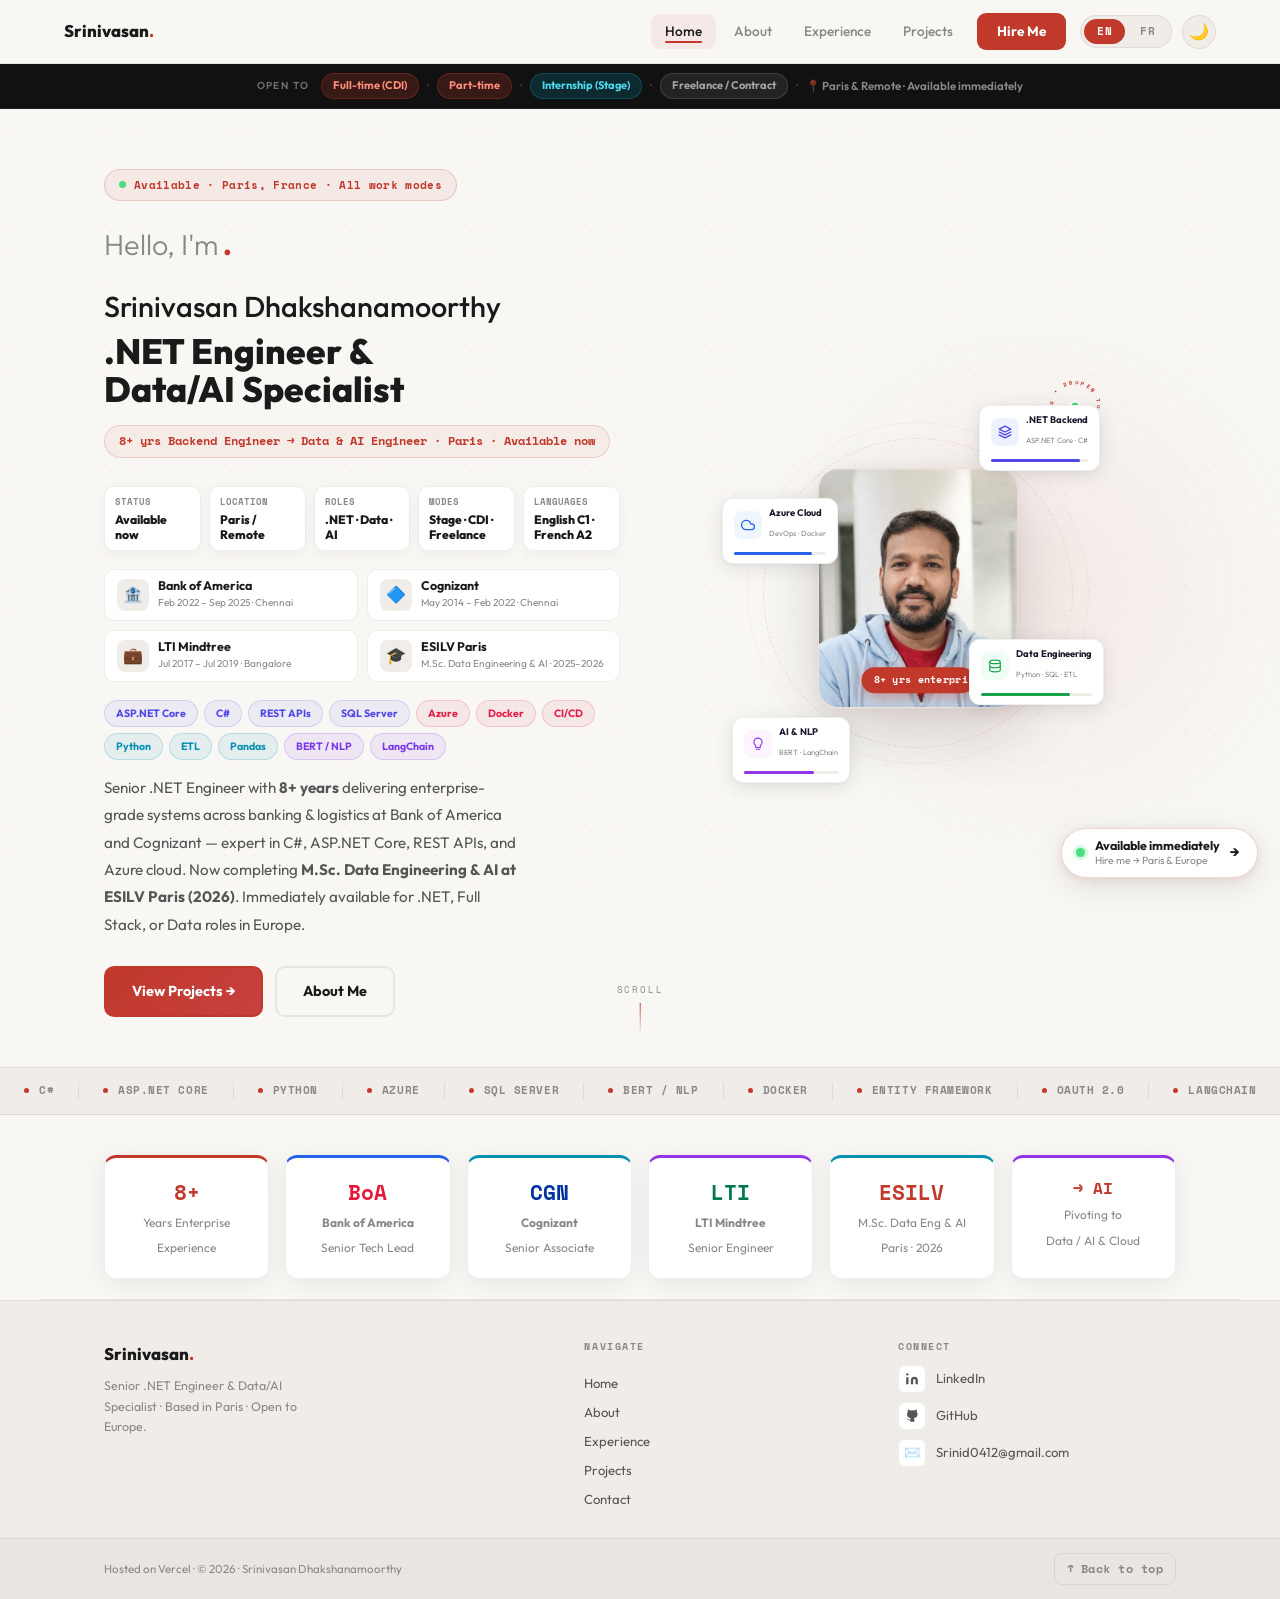
==== commit dfe7e2ed: "Revert "Redesign portfolio with Bento Editorial style; add DVRC internship and TacticAI-Lite updates" ====
--- a/portfolio-static/index.html
+++ b/portfolio-static/index.html
@@ -3,168 +3,602 @@
 <head>
     <meta charset="utf-8" />
     <meta name="viewport" content="width=device-width, initial-scale=1.0" />
-    <title>Home — Srinivasan Dhakshanamoorthy</title>
-    <meta name="description" content="Srinivasan Dhakshanamoorthy — .NET Developer, Data Engineer & AI Enthusiast. Based in Paris, seeking internship and full-time roles in France & Europe." />
-    <link rel="icon" href="favicon.ico" />
+        <title>Home — Srinivasan Dhakshanamoorthy</title>
+    <meta name="description" content="Srinivasan Dhakshanamoorthy is a Paris-based .NET Engineer and Data/AI Specialist with 8+ years of enterprise experience across banking, logistics, cloud, ETL, and applied AI." />
+    <meta name="author" content="Srinivasan Dhakshanamoorthy" />
+    <meta name="robots" content="index,follow" />
+    <link rel="canonical" href="https://srinivasand.com/" />
+    <meta property="og:type" content="website" />
+    <meta property="og:title" content="Home — Srinivasan Dhakshanamoorthy" />
+    <meta property="og:description" content="Srinivasan Dhakshanamoorthy is a Paris-based .NET Engineer and Data/AI Specialist with 8+ years of enterprise experience across banking, logistics, cloud, ETL, and applied AI." />
+    <meta property="og:url" content="https://srinivasand.com/" />
+    <meta property="og:image" content="https://srinivasand.com/images/profile.jpeg" />
+    <meta name="twitter:card" content="summary_large_image" />
+    <meta name="twitter:title" content="Home — Srinivasan Dhakshanamoorthy" />
+    <meta name="twitter:description" content="Srinivasan Dhakshanamoorthy is a Paris-based .NET Engineer and Data/AI Specialist with 8+ years of enterprise experience across banking, logistics, cloud, ETL, and applied AI." />
+    <meta name="twitter:image" content="https://srinivasand.com/images/profile.jpeg" />
+    <script type="application/ld+json">
+    {
+      "@context": "https://schema.org",
+      "@type": "Person",
+      "name": "Srinivasan Dhakshanamoorthy",
+      "jobTitle": ".NET Engineer and Data/AI Specialist",
+      "url": "https://srinivasand.com",
+      "image": "https://srinivasand.com/images/profile.jpeg",
+      "email": "mailto:Srinid0412@gmail.com",
+      "address": {
+        "@type": "PostalAddress",
+        "addressLocality": "Paris",
+        "addressCountry": "FR"
+      },
+      "sameAs": [
+        "https://linkedin.com/in/srinivasand04",
+        "https://github.com/srinivasand04"
+      ],
+      "knowsAbout": ["ASP.NET Core", "C#", "Azure", "SQL Server", "Data Engineering", "Python", "NLP", "Machine Learning"]
+    }
+    </script>
     <link rel="preconnect" href="https://fonts.googleapis.com" />
     <link rel="preconnect" href="https://fonts.gstatic.com" crossorigin />
+    <link rel="stylesheet" href="lib/bootstrap.min.css" />
     <link rel="stylesheet" href="css/site.css" />
 </head>
 <body>
-<div class="bg-dots"></div>
+    <a class="skip-link" href="#main-content">Skip to main content</a>
 
     <!-- ── NAVBAR ── -->
     <nav class="site-nav" id="siteNav">
         <div class="nav-inner">
-            <a class="nav-brand" href="index.html">Srinivasan<i>.</i></a>
-            <a class="nav-link" href="index.html" id="nav-home"><span class="en-text">Home</span><span class="fr-text">Accueil</span></a>
-            <a class="nav-link" href="about.html" id="nav-about"><span class="en-text">About</span><span class="fr-text">À propos</span></a>
-            <a class="nav-link" href="experience.html" id="nav-experience"><span class="en-text">Experience</span><span class="fr-text">Expérience</span></a>
-            <a class="nav-link" href="projects.html" id="nav-projects"><span class="en-text">Projects</span><span class="fr-text">Projets</span></a>
-            <a class="nav-link nav-cta" href="about.html#contact"><span class="en-text">Hire Me</span><span class="fr-text">Me contacter</span></a>
+            <a class="nav-brand" href="index.html">Srinivasan<span>.</span></a>
+
+            <a class="nav-link" href="index.html" id="nav-home">
+                <span class="en-text">Home</span>
+                <span class="fr-text">Accueil</span>
+            </a>
+            <a class="nav-link" href="about.html" id="nav-about">
+                <span class="en-text">About</span>
+                <span class="fr-text">À propos</span>
+            </a>
+            <a class="nav-link" href="experience.html" id="nav-experience">
+                <span class="en-text">Experience</span>
+                <span class="fr-text">Expérience</span>
+            </a>
+            <a class="nav-link" href="projects.html" id="nav-projects">
+                <span class="en-text">Projects</span>
+                <span class="fr-text">Projets</span>
+            </a>
+
+            <a class="nav-link nav-cta" href="about.html#contact">
+                <span class="en-text">Hire Me</span>
+                <span class="fr-text">Me contacter</span>
+            </a>
+
+            <!-- Language toggle -->
             <div class="lang-toggle">
                 <button class="lang-btn active" id="btn-en" onclick="setLang('en')">EN</button>
                 <button class="lang-btn" id="btn-fr" onclick="setLang('fr')">FR</button>
             </div>
+
+            <!-- Dark mode toggle -->
+            <button class="dark-toggle" id="darkToggle" title="Toggle dark mode" aria-label="Toggle dark mode">
+                <span class="light-icon">🌙</span>
+                <span class="dark-icon">☀️</span>
+            </button>
+
+            <!-- Mobile hamburger -->
+            <button class="nav-toggle" id="navToggle" aria-label="Menu">
+                <span></span><span></span><span></span>
+            </button>
         </div>
     </nav>
 
+    <!-- ── ANNOUNCE BAR ── -->
+    <div class="announce-bar">
+        <span class="ab-label">
+            <span class="en-text">OPEN TO</span>
+            <span class="fr-text">DISPONIBLE POUR</span>
+        </span>
+        <span class="ab-pill ab-pill-red">
+            <span class="en-text">Full-time (CDI)</span>
+            <span class="fr-text">CDI</span>
+        </span>
+        <span class="ab-sep">·</span>
+        <span class="ab-pill ab-pill-red">
+            <span class="en-text">Part-time</span>
+            <span class="fr-text">Mi-temps</span>
+        </span>
+        <span class="ab-sep">·</span>
+        <span class="ab-pill ab-pill-teal">
+            <span class="en-text">Internship (Stage)</span>
+            <span class="fr-text">Stage 6 mois</span>
+        </span>
+        <span class="ab-sep">·</span>
+        <span class="ab-pill ab-pill-gray">
+            <span class="en-text">Freelance / Contract</span>
+            <span class="fr-text">Freelance / Mission</span>
+        </span>
+        <span class="ab-sep">·</span>
+        <span class="ab-loc">
+            <span class="en-text">📍 Paris &amp; Remote · Available immediately</span>
+            <span class="fr-text">📍 Paris &amp; Remote · Disponible immédiatement</span>
+        </span>
+    </div>
+
     <!-- ── CONTENT ── -->
-    <main role="main">
-
-    <!-- ── WORK MODE STRIP ── -->
-    <div class="work-mode-strip">
-        <span class="wms-label"><span class="en-text">Open to</span><span class="fr-text">Ouvert à</span></span>
-        <span class="wm-chip wm-fulltime"><span class="wm-dot"></span>Full-time (CDI)</span>
-        <span class="wms-sep">·</span>
-        <span class="wm-chip wm-parttime">Part-time</span>
-        <span class="wms-sep">·</span>
-        <span class="wm-chip wm-intern"><span class="en-text">Internship (Stage)</span><span class="fr-text">Stage</span></span>
-        <span class="wms-sep">·</span>
-        <span class="wm-chip wm-freelance">Freelance / Contract</span>
-        <span class="wms-location"><svg class="ic"><use href="icons.svg#i-pin"/></svg> Paris &amp; Remote · <span class="en-text">Available immediately</span><span class="fr-text">Disponible immédiatement</span></span>
-    </div>
-
-<!-- ══ HERO — BENTO GRID ══════════════════════════════════════ -->
-<div class="bento reveal">
-
-    <div class="tile t-name">
-        <div class="eyebrow"><svg class="ic"><use href="icons.svg#i-pin"/></svg><span class="en-text">Available · Paris, France</span><span class="fr-text">Disponible · Paris, France</span></div>
-        <h1>
-            <span class="en-block">Backend engineer, now building <em>data &amp; AI systems</em>.</span>
-            <span class="fr-block">Ingénieur backend, aujourd'hui tourné vers <em>la data &amp; l'IA</em>.</span>
+    <main role="main" id="main-content">
+        
+<div class="hero-bg"></div>
+
+
+<section class="hero">
+
+    <div class="hero-glow"></div>
+
+
+    <div style="position:relative;z-index:2;">
+
+        <div class="avail-badge">
+            <span class="avail-dot"></span>
+            <span class="en-text">Available · Paris, France · All work modes</span>
+            <span class="fr-text">Disponible · Paris, France · Tous modes</span>
+        </div>
+
+        <p class="hero-greeting">Hello, I'm<span class="dot"> .</span></p>
+        <p class="hero-name">Srinivasan Dhakshanamoorthy</p>
+
+        <h1 class="hero-title hero-title-animate">
+            <span class="en-text">.NET Engineer &amp;<br>Data/AI Specialist</span>
+            <span class="fr-text">Ingénieur .NET &amp;<br>Data / IA</span>
         </h1>
-        <p>
-            <span class="en-text">8+ years shipping enterprise .NET platforms at Bank of America, Cognizant and LTI Mindtree — now completing an M.Sc. in Data Engineering &amp; AI at ESILV Paris.</span>
-            <span class="fr-text">8+ ans à livrer des plateformes .NET en entreprise chez Bank of America, Cognizant et LTI Mindtree — en Master Data Engineering &amp; IA à l'ESILV Paris.</span>
+
+        <div class="pivot-badge">
+            <span class="en-text">8+ yrs Backend Engineer → Data &amp; AI Engineer · Paris · Available now</span>
+            <span class="fr-text">8+ ans Ingénieur Backend → Data &amp; IA · Paris · Disponible</span>
+        </div>
+
+        <div class="fast-scan" aria-label="Recruiter summary">
+            <div class="fast-scan-item">
+                <span class="fast-scan-k">Status</span>
+                <span class="fast-scan-v">
+                    <span class="en-text">Available now</span>
+                    <span class="fr-text">Disponible</span>
+                </span>
+            </div>
+            <div class="fast-scan-item">
+                <span class="fast-scan-k">Location</span>
+                <span class="fast-scan-v">Paris / Remote</span>
+            </div>
+            <div class="fast-scan-item">
+                <span class="fast-scan-k">Roles</span>
+                <span class="fast-scan-v">.NET · Data · AI</span>
+            </div>
+            <div class="fast-scan-item">
+                <span class="fast-scan-k">Modes</span>
+                <span class="fast-scan-v">Stage · CDI · Freelance</span>
+            </div>
+            <div class="fast-scan-item">
+                <span class="fast-scan-k">Languages</span>
+                <span class="fast-scan-v">English C1 · French A2</span>
+            </div>
+        </div>
+
+
+        <div class="co-boxes">
+            <div class="co-box">
+                <div class="co-logo">🏦</div>
+                <div>
+                    <div class="co-name">Bank of America</div>
+                    <div class="co-meta">Feb 2022 – Sep 2025 · Chennai</div>
+                </div>
+            </div>
+            <div class="co-box">
+                <div class="co-logo">🔷</div>
+                <div>
+                    <div class="co-name">Cognizant</div>
+                    <div class="co-meta">May 2014 – Feb 2022 · Chennai</div>
+                </div>
+            </div>
+            <div class="co-box">
+                <div class="co-logo">💼</div>
+                <div>
+                    <div class="co-name">LTI Mindtree</div>
+                    <div class="co-meta">Jul 2017 – Jul 2019 · Bangalore</div>
+                </div>
+            </div>
+            <div class="co-box">
+                <div class="co-logo">🎓</div>
+                <div>
+                    <div class="co-name">ESILV Paris</div>
+                    <div class="co-meta">
+                        <span class="en-text">M.Sc. Data Engineering &amp; AI · 2025–2026</span>
+                        <span class="fr-text">Master Data Eng. &amp; IA · 2025–2026</span>
+                    </div>
+                </div>
+            </div>
+        </div>
+
+
+        <div class="skill-tags">
+            <span class="skill-tag tag-indigo">ASP.NET Core</span>
+            <span class="skill-tag tag-indigo">C#</span>
+            <span class="skill-tag tag-indigo">REST APIs</span>
+            <span class="skill-tag tag-indigo">SQL Server</span>
+            <span class="skill-tag tag-rose">Azure</span>
+            <span class="skill-tag tag-rose">Docker</span>
+            <span class="skill-tag tag-rose">CI/CD</span>
+            <span class="skill-tag tag-teal">Python</span>
+            <span class="skill-tag tag-teal">ETL</span>
+            <span class="skill-tag tag-teal">Pandas</span>
+            <span class="skill-tag tag-purple">BERT / NLP</span>
+            <span class="skill-tag tag-purple">LangChain</span>
+        </div>
+
+        <p class="hero-desc">
+            <span class="en-text">
+                Senior .NET Engineer with <strong>8+ years</strong> delivering enterprise-grade systems
+                across banking &amp; logistics at Bank of America and Cognizant — expert in
+                C#, ASP.NET Core, REST APIs, and Azure cloud. Now completing
+                <strong>M.Sc. Data Engineering &amp; AI at ESILV Paris (2026)</strong>.
+                Immediately available for .NET, Full Stack, or Data roles in Europe.
+            </span>
+            <span class="fr-text">
+                Ingénieur .NET Senior avec <strong>8+ ans</strong> chez Bank of America et Cognizant —
+                expert C#, ASP.NET Core, REST APIs et Azure. En Master Data &amp; IA à l'<strong>ESILV Paris (2026)</strong>.
+                Disponible immédiatement pour des rôles .NET, Full Stack ou Data en France &amp; Europe.
+            </span>
         </p>
-        <div class="btns">
-            <a class="btn-primary" href="projects.html"><span class="en-text">View projects</span><span class="fr-text">Voir mes projets</span> <svg class="ic"><use href="icons.svg#i-arrow-right"/></svg></a>
-            <a class="btn-ghost" href="about.html#contact"><svg class="ic"><use href="icons.svg#i-download"/></svg> <span class="en-text">Download CV</span><span class="fr-text">Télécharger le CV</span></a>
-        </div>
-    </div>
-
-    <div class="tile t-photo">
-        <img src="images/profile.jpg" alt="Srinivasan Dhakshanamoorthy" onerror="this.style.display='none';" />
-        <div class="ph">
-            <div class="badge"><span class="dot"></span> <span class="en-text">Available now</span><span class="fr-text">Disponible</span></div>
-            <strong>Srinivasan D.</strong>
-            <span>.NET · Data · AI</span>
-        </div>
-    </div>
-
-    <div class="tile t-stat"><div class="num">8+</div><div class="lbl"><span class="en-text">Years enterprise experience</span><span class="fr-text">Ans d'expérience entreprise</span></div></div>
-    <div class="tile t-stat"><div class="num">500K</div><div class="lbl"><span class="en-text">Daily transactions at BoA</span><span class="fr-text">Transactions/jour chez BoA</span></div></div>
-
-    <div class="tile t-role">
-        <div class="co"><svg class="ic"><use href="icons.svg#i-building"/></svg>Bank of America</div>
-        <div class="co"><svg class="ic"><use href="icons.svg#i-building"/></svg>Cognizant</div>
-        <div class="co"><svg class="ic"><use href="icons.svg#i-grad"/></svg>ESILV Paris</div>
-    </div>
-
-    <div class="tile t-wide t-tech">
-        <span>ASP.NET Core</span><span>C#</span><span>Azure</span><span>Docker</span><span>Python</span><span>SQL Server</span><span>BERT / NLP</span><span>LangChain</span><span>OAuth 2.0</span><span>GitHub Actions</span>
-    </div>
-</div>
-
-<!-- ══ QUICK FACTS ═══════════════════════════════════════════ -->
-<div class="facts-row reveal">
-    <div class="fact-tile"><span><span class="en-text">Status</span><span class="fr-text">Statut</span></span><b><span class="en-text">Available now</span><span class="fr-text">Disponible</span></b></div>
-    <div class="fact-tile"><span><span class="en-text">Location</span><span class="fr-text">Lieu</span></span><b>Paris / Remote</b></div>
-    <div class="fact-tile"><span><span class="en-text">Roles</span><span class="fr-text">Rôles</span></span><b>.NET · Data · AI</b></div>
-    <div class="fact-tile"><span><span class="en-text">Modes</span><span class="fr-text">Contrats</span></span><b>Stage · CDI · Freelance</b></div>
-    <div class="fact-tile"><span><span class="en-text">Languages</span><span class="fr-text">Langues</span></span><b>English C1 · French A2</b></div>
-</div>
-
-<!-- ══ TICKER ════════════════════════════════════════════════ -->
+
+        <div class="hero-btns">
+            <a class="btn-primary" href="projects.html">
+                <span class="en-text">View Projects →</span>
+                <span class="fr-text">Voir mes projets →</span>
+            </a>
+            <a class="btn-ghost" href="about.html">
+                <span class="en-text">About Me</span>
+                <span class="fr-text">À propos</span>
+            </a>
+        </div>
+    </div>
+
+
+    <div class="hero-visual">
+        <div class="vis-wrap">
+
+            <div class="orbit orbit-1"></div>
+            <div class="orbit orbit-2"></div>
+
+
+            <div class="photo-card">
+                <img src="images/profile.jpeg" alt="Srinivasan Dhakshanamoorthy" />
+                <div class="exp-badge">8+ yrs enterprise</div>
+            </div>
+
+
+            <div class="otw-ring">
+                <svg viewBox="0 0 50 50" width="50" height="50">
+                    <path id="otwPath" d="M 25,3 A 22,22 0 1,1 24.99,3" fill="none"/>
+                    <text font-family="Space Mono,monospace" font-size="5.5" fill="#C0392B" font-weight="700" letter-spacing="1.5">
+                        <textPath href="#otwPath">OPEN TO WORK • PARIS • 2026 •</textPath>
+                    </text>
+                </svg>
+                <div class="otw-center"></div>
+            </div>
+
+
+            <div class="skill-chip chip-1">
+                <div class="chip-inner">
+                    <div class="chip-icon" style="background:#EEF2FF;">
+                        <svg width="14" height="14" viewBox="0 0 24 24" fill="none"><path d="M12 2L2 7l10 5 10-5-10-5zM2 17l10 5 10-5M2 12l10 5 10-5" stroke="#4F46E5" stroke-width="2.2" stroke-linecap="round" stroke-linejoin="round"/></svg>
+                    </div>
+                    <div>
+                        <span class="chip-label">.NET Backend</span>
+                        <span class="chip-sub">ASP.NET Core · C#</span>
+                    </div>
+                </div>
+                <div class="chip-bar"><div class="chip-fill" style="width:92%;background:#4F46E5;"></div></div>
+                <div class="chip-tooltip">
+                    <div class="tt-title">Backend Engineering</div>
+                    8+ years building enterprise APIs at Bank of America &amp; Cognizant. 500K+ daily transactions.
+                    <div class="tt-tags"><span class="tt-tag">ASP.NET Core</span><span class="tt-tag">C#</span><span class="tt-tag">EF Core</span><span class="tt-tag">CQRS</span></div>
+                    <div class="tt-stat">100K+ users · 40+ endpoints · 0 incidents</div>
+                </div>
+            </div>
+
+
+            <div class="skill-chip chip-2">
+                <div class="chip-inner">
+                    <div class="chip-icon" style="background:#EFF6FF;">
+                        <svg width="14" height="14" viewBox="0 0 24 24" fill="none"><path d="M18 10h-1.26A8 8 0 1 0 9 20h9a5 5 0 0 0 0-10z" stroke="#2563EB" stroke-width="2.2" stroke-linecap="round" stroke-linejoin="round"/></svg>
+                    </div>
+                    <div>
+                        <span class="chip-label">Azure Cloud</span>
+                        <span class="chip-sub">DevOps · Docker</span>
+                    </div>
+                </div>
+                <div class="chip-bar"><div class="chip-fill" style="width:85%;background:#2563EB;"></div></div>
+                <div class="chip-tooltip">
+                    <div class="tt-title">Cloud &amp; DevOps</div>
+                    Full Azure stack — App Services, Functions, DevOps CI/CD. Cut release cycles by 40%.
+                    <div class="tt-tags"><span class="tt-tag">Azure</span><span class="tt-tag">Docker</span><span class="tt-tag">GitHub Actions</span></div>
+                    <div class="tt-stat">Blue/green deployments · IIS · SonarQube</div>
+                </div>
+            </div>
+
+
+            <div class="skill-chip chip-3">
+                <div class="chip-inner">
+                    <div class="chip-icon" style="background:#F0FDF4;">
+                        <svg width="14" height="14" viewBox="0 0 24 24" fill="none"><ellipse cx="12" cy="5" rx="9" ry="3" stroke="#16A34A" stroke-width="2"/><path d="M21 12c0 1.66-4 3-9 3s-9-1.34-9-3" stroke="#16A34A" stroke-width="2"/><path d="M3 5v14c0 1.66 4 3 9 3s9-1.34 9-3V5" stroke="#16A34A" stroke-width="2"/></svg>
+                    </div>
+                    <div>
+                        <span class="chip-label">Data Engineering</span>
+                        <span class="chip-sub">Python · SQL · ETL</span>
+                    </div>
+                </div>
+                <div class="chip-bar"><div class="chip-fill" style="width:80%;background:#16A34A;"></div></div>
+                <div class="chip-tooltip">
+                    <div class="tt-title">Data Engineering</div>
+                    SSIS pipelines, 3M+ records/day. M.Sc. Data Engineering &amp; AI at ESILV Paris (2026).
+                    <div class="tt-tags"><span class="tt-tag">Python</span><span class="tt-tag">Pandas</span><span class="tt-tag">Spark</span><span class="tt-tag">ETL</span></div>
+                    <div class="tt-stat">ESILV Paris · Graduating 2026</div>
+                </div>
+            </div>
+
+
+            <div class="skill-chip chip-4">
+                <div class="chip-inner">
+                    <div class="chip-icon" style="background:#FDF4FF;">
+                        <svg width="14" height="14" viewBox="0 0 24 24" fill="none"><path d="M12 2a7 7 0 0 1 7 7c0 2.38-1.19 4.47-3 5.74V17a1 1 0 0 1-1 1H9a1 1 0 0 1-1-1v-2.26C6.19 13.47 5 11.38 5 9a7 7 0 0 1 7-7z" stroke="#9333EA" stroke-width="2"/><path d="M9 21h6" stroke="#9333EA" stroke-width="2" stroke-linecap="round"/></svg>
+                    </div>
+                    <div>
+                        <span class="chip-label">AI &amp; NLP</span>
+                        <span class="chip-sub">BERT · LangChain</span>
+                    </div>
+                </div>
+                <div class="chip-bar"><div class="chip-fill" style="width:74%;background:#9333EA;"></div></div>
+                <div class="chip-tooltip">
+                    <div class="tt-title">AI &amp; NLP</div>
+                    Fine-tuned BERT for sentiment analysis. GenAI apps with LangChain + OpenAI RAG pipelines.
+                    <div class="tt-tags"><span class="tt-tag">BERT</span><span class="tt-tag">HuggingFace</span><span class="tt-tag">LangChain</span><span class="tt-tag">RAG</span></div>
+                    <div class="tt-stat">Computer Vision · LLMs · MLflow</div>
+                </div>
+            </div>
+
+        </div>
+    </div>
+
+    <!-- Scroll indicator -->
+    <div class="scroll-indicator" aria-hidden="true">
+        <span class="scroll-indicator-text">scroll</span>
+        <div class="scroll-indicator-line"></div>
+    </div>
+
+</section>
+
+
 <div class="skills-ticker">
     <div class="ticker-track">
-        <div class="ticker-item"><span class="ticker-dot"></span>C#</div>
+                <div class="ticker-item"><span class="ticker-dot"></span>C#</div>
         <div class="ticker-item"><span class="ticker-dot"></span>ASP.NET Core</div>
-        <div class="ticker-item"><span class="ticker-dot"></span>React.js</div>
-        <div class="ticker-item"><span class="ticker-dot"></span>TypeScript</div>
+        <div class="ticker-item"><span class="ticker-dot"></span>Python</div>
         <div class="ticker-item"><span class="ticker-dot"></span>Azure</div>
-        <div class="ticker-item"><span class="ticker-dot"></span>Python</div>
         <div class="ticker-item"><span class="ticker-dot"></span>SQL Server</div>
         <div class="ticker-item"><span class="ticker-dot"></span>BERT / NLP</div>
         <div class="ticker-item"><span class="ticker-dot"></span>Docker</div>
         <div class="ticker-item"><span class="ticker-dot"></span>Entity Framework</div>
         <div class="ticker-item"><span class="ticker-dot"></span>OAuth 2.0</div>
-        <div class="ticker-item"><span class="ticker-dot"></span>JWT</div>
         <div class="ticker-item"><span class="ticker-dot"></span>LangChain</div>
+        <div class="ticker-item"><span class="ticker-dot"></span>Pandas</div>
+        <div class="ticker-item"><span class="ticker-dot"></span>Spark</div>
         <div class="ticker-item"><span class="ticker-dot"></span>GitHub Actions</div>
-        <div class="ticker-item"><span class="ticker-dot"></span>Pandas</div>
+        <div class="ticker-item"><span class="ticker-dot"></span>MLflow</div>
         <div class="ticker-item"><span class="ticker-dot"></span>Scikit-learn</div>
+        <div class="ticker-item"><span class="ticker-dot"></span>LTI Mindtree</div>
+        <div class="ticker-item"><span class="ticker-dot"></span>Bank of America</div>
+        <div class="ticker-item"><span class="ticker-dot"></span>Cognizant</div>
+        <div class="ticker-item"><span class="ticker-dot"></span>ESILV Paris</div>
         <div class="ticker-item"><span class="ticker-dot"></span>C#</div>
         <div class="ticker-item"><span class="ticker-dot"></span>ASP.NET Core</div>
-        <div class="ticker-item"><span class="ticker-dot"></span>React.js</div>
-        <div class="ticker-item"><span class="ticker-dot"></span>TypeScript</div>
+        <div class="ticker-item"><span class="ticker-dot"></span>Python</div>
         <div class="ticker-item"><span class="ticker-dot"></span>Azure</div>
-        <div class="ticker-item"><span class="ticker-dot"></span>Python</div>
         <div class="ticker-item"><span class="ticker-dot"></span>SQL Server</div>
         <div class="ticker-item"><span class="ticker-dot"></span>BERT / NLP</div>
         <div class="ticker-item"><span class="ticker-dot"></span>Docker</div>
         <div class="ticker-item"><span class="ticker-dot"></span>Entity Framework</div>
         <div class="ticker-item"><span class="ticker-dot"></span>OAuth 2.0</div>
-        <div class="ticker-item"><span class="ticker-dot"></span>JWT</div>
         <div class="ticker-item"><span class="ticker-dot"></span>LangChain</div>
+        <div class="ticker-item"><span class="ticker-dot"></span>Pandas</div>
+        <div class="ticker-item"><span class="ticker-dot"></span>Spark</div>
         <div class="ticker-item"><span class="ticker-dot"></span>GitHub Actions</div>
-        <div class="ticker-item"><span class="ticker-dot"></span>Pandas</div>
+        <div class="ticker-item"><span class="ticker-dot"></span>MLflow</div>
         <div class="ticker-item"><span class="ticker-dot"></span>Scikit-learn</div>
+        <div class="ticker-item"><span class="ticker-dot"></span>LTI Mindtree</div>
+        <div class="ticker-item"><span class="ticker-dot"></span>Bank of America</div>
+        <div class="ticker-item"><span class="ticker-dot"></span>Cognizant</div>
+        <div class="ticker-item"><span class="ticker-dot"></span>ESILV Paris</div>
     </div>
 </div>
 
-<!-- ══ STATS ══════════════════════════════════════════════════ -->
+
 <div class="stats-row reveal">
-    <div class="stat-card"><span class="stat-num">8+</span><span class="stat-lbl"><span class="en-text">Years Enterprise<br>Experience</span><span class="fr-text">Ans d'expérience<br>entreprise</span></span></div>
-    <div class="stat-card"><span class="stat-num">BoA</span><span class="stat-lbl"><span class="en-text">Senior Tech Lead<br>Bank of America</span><span class="fr-text">Tech Lead Senior<br>Bank of America</span></span></div>
-    <div class="stat-card"><span class="stat-num">ESILV</span><span class="stat-lbl"><span class="en-text">M.Sc. Data Eng &amp; AI<br>Paris · 2026</span><span class="fr-text">Master Data Eng &amp; IA<br>Paris · 2026</span></span></div>
-    <div class="stat-card"><span class="stat-num">10+</span><span class="stat-lbl"><span class="en-text">AI / ML &amp; Cloud<br>Projects Built</span><span class="fr-text">Projets IA / ML<br>&amp; Cloud réalisés</span></span></div>
+    <div class="stat-card">
+        <span class="stat-num">8+</span>
+        <span class="stat-lbl">
+            <span class="en-text">Years Enterprise<br>Experience</span>
+            <span class="fr-text">Ans d'expérience<br>entreprise</span>
+        </span>
+    </div>
+    <div class="stat-card">
+        <span class="stat-num" style="color:#E31837;">BoA</span>
+        <span class="stat-lbl">
+            <span class="en-text"><strong>Bank of America</strong><br>Senior Tech Lead</span>
+            <span class="fr-text"><strong>Bank of America</strong><br>Tech Lead Senior</span>
+        </span>
+    </div>
+    <div class="stat-card">
+        <span class="stat-num" style="color:#0033A0;">CGN</span>
+        <span class="stat-lbl">
+            <span class="en-text"><strong>Cognizant</strong><br>Senior Associate</span>
+            <span class="fr-text"><strong>Cognizant</strong><br>Senior Associate</span>
+        </span>
+    </div>
+    <div class="stat-card">
+        <span class="stat-num" style="color:#007A4D;">LTI</span>
+        <span class="stat-lbl">
+            <span class="en-text"><strong>LTI Mindtree</strong><br>Senior Engineer</span>
+            <span class="fr-text"><strong>LTI Mindtree</strong><br>Ingénieur Senior</span>
+        </span>
+    </div>
+    <div class="stat-card">
+        <span class="stat-num">ESILV</span>
+        <span class="stat-lbl">
+            <span class="en-text">M.Sc. Data Eng &amp; AI<br>Paris · 2026</span>
+            <span class="fr-text">Master Data Eng &amp; IA<br>Paris · 2026</span>
+        </span>
+    </div>
+    <div class="stat-card">
+        <span class="stat-num" style="font-size:1rem;">→ AI</span>
+        <span class="stat-lbl">
+            <span class="en-text">Pivoting to<br>Data / AI &amp; Cloud</span>
+            <span class="fr-text">Reconversion<br>Data / IA &amp; Cloud</span>
+        </span>
+    </div>
 </div>
 
-<div class="divider" style="margin-top:24px;"></div>
-
-<div style="text-align:center;padding:32px 5%;">
-    <a class="btn-primary reveal" href="about.html"><span class="en-text">Know More About Me</span><span class="fr-text">En savoir plus sur moi</span> <svg class="ic"><use href="icons.svg#i-arrow-right"/></svg></a>
-</div>
+<div class="divider" style="margin-top:0;"></div>
 
     </main>
+
+    <!-- ── STICKY CTA ── -->
+    <a class="sticky-cta" href="about.html#contact">
+        <span class="sticky-dot"></span>
+        <span class="sticky-text">
+            <strong>
+                <span class="en-text">Available immediately</span>
+                <span class="fr-text">Disponible · Juin 2026</span>
+            </strong>
+            <span class="sticky-sub">
+                <span class="en-text">Hire me → Paris &amp; Europe</span>
+                <span class="fr-text">Me contacter → Paris &amp; Europe</span>
+            </span>
+        </span>
+        <span class="sticky-arrow">→</span>
+    </a>
 
     <!-- ── FOOTER ── -->
     <footer class="site-footer">
-        <div class="footer-inner">
-            <div class="footer-brand">Srinivasan<i>.</i></div>
-            <div class="footer-note"><span class="en-text">Hosted on Vercel · © <span class="year">2026</span></span><span class="fr-text">Hébergé sur Vercel · © <span class="year">2026</span></span></div>
-            <div class="footer-links">
+        <div class="footer-main">
+
+            <!-- Brand + tagline -->
+            <div class="footer-col-brand">
+                <div class="footer-brand">Srinivasan<span>.</span></div>
+                <p class="footer-tagline">
+                    <span class="en-text">Senior .NET Engineer &amp; Data/AI Specialist · Based in Paris · Open to Europe.</span>
+                    <span class="fr-text">Ingénieur .NET Senior &amp; Data/IA · Basé à Paris · Disponible en Europe.</span>
+                </p>
+            </div>
+
+            <!-- Quick nav -->
+            <nav class="footer-col-nav">
+                <h4><span class="en-text">Navigate</span><span class="fr-text">Navigation</span></h4>
+                <a href="index.html"><span class="en-text">Home</span><span class="fr-text">Accueil</span></a>
                 <a href="about.html"><span class="en-text">About</span><span class="fr-text">À propos</span></a>
                 <a href="experience.html"><span class="en-text">Experience</span><span class="fr-text">Expérience</span></a>
                 <a href="projects.html"><span class="en-text">Projects</span><span class="fr-text">Projets</span></a>
-                <a href="https://linkedin.com/in/srinivasand04" target="_blank"><svg class="ic"><use href="icons.svg#i-linkedin"/></svg>LinkedIn</a>
-                <a href="https://github.com/srinivasand04" target="_blank"><svg class="ic"><use href="icons.svg#i-github"/></svg>GitHub</a>
+                <a href="about.html#contact"><span class="en-text">Contact</span><span class="fr-text">Contact</span></a>
+            </nav>
+
+            <!-- Social links -->
+            <div class="footer-col-social">
+                <h4><span class="en-text">Connect</span><span class="fr-text">Me contacter</span></h4>
+                <div class="footer-social-list">
+                    <a href="https://linkedin.com/in/srinivasand04" target="_blank" rel="noopener noreferrer" class="footer-social-item">
+                        <span class="footer-social-icon-wrap">
+                            <svg width="14" height="14" viewBox="0 0 24 24" fill="currentColor"><path d="M16 8a6 6 0 0 1 6 6v7h-4v-7a2 2 0 0 0-2-2 2 2 0 0 0-2 2v7h-4v-7a6 6 0 0 1 6-6zM2 9h4v12H2z"/><circle cx="4" cy="4" r="2"/></svg>
+                        </span>
+                        LinkedIn
+                    </a>
+                    <a href="https://github.com/srinivasand04" target="_blank" rel="noopener noreferrer" class="footer-social-item">
+                        <span class="footer-social-icon-wrap">
+                            <svg width="14" height="14" viewBox="0 0 24 24" fill="currentColor"><path d="M9 19c-5 1.5-5-2.5-7-3m14 6v-3.87a3.37 3.37 0 0 0-.94-2.61c3.14-.35 6.44-1.54 6.44-7A5.44 5.44 0 0 0 20 4.77 5.07 5.07 0 0 0 19.91 1S18.73.65 16 2.48a13.38 13.38 0 0 0-7 0C6.27.65 5.09 1 5.09 1A5.07 5.07 0 0 0 5 4.77a5.44 5.44 0 0 0-1.5 3.78c0 5.42 3.3 6.61 6.44 7A3.37 3.37 0 0 0 9 18.13V22"/></svg>
+                        </span>
+                        GitHub
+                    </a>
+                    <a href="mailto:Srinid0412@gmail.com" class="footer-social-item">
+                        <span class="footer-social-icon-wrap">✉️</span>
+                        Srinid0412@gmail.com
+                    </a>
+                </div>
+            </div>
+        </div>
+
+        <!-- Bottom bar -->
+        <div class="footer-bottom-bar">
+            <div class="footer-bottom-inner">
+                <span class="footer-copy">
+                    <span class="en-text">Hosted on Vercel · © <span class="cur-year">2026</span> · Srinivasan Dhakshanamoorthy</span>
+                    <span class="fr-text">Hébergé sur Vercel · © <span class="cur-year">2026</span> · Srinivasan Dhakshanamoorthy</span>
+                </span>
+                <button class="back-to-top" id="backToTop" onclick="window.scrollTo({top:0,behavior:'smooth'})">
+                    ↑ <span class="en-text">Back to top</span><span class="fr-text">Haut de page</span>
+                </button>
             </div>
         </div>
     </footer>
 
+    <script src="lib/jquery.min.js"></script>
+    <script src="lib/bootstrap.bundle.min.js"></script>
     <script src="js/site.js"></script>
+
+    <script>
+        // ── Navbar scroll shadow
+        const nav = document.getElementById('siteNav');
+        window.addEventListener('scroll', () => nav.classList.toggle('scrolled', window.scrollY > 20));
+
+        // ── Active nav link
+        const path = window.location.pathname.toLowerCase();
+        if (path === '/' || path.includes('index'))   document.getElementById('nav-home')?.classList.add('active');
+        if (path.includes('about'))                    document.getElementById('nav-about')?.classList.add('active');
+        if (path.includes('experience'))               document.getElementById('nav-experience')?.classList.add('active');
+        if (path.includes('projects'))                 document.getElementById('nav-projects')?.classList.add('active');
+
+        // ── Mobile toggle
+        const toggle = document.getElementById('navToggle');
+        if (toggle) {
+            toggle.addEventListener('click', () => nav.classList.toggle('mobile-open'));
+        }
+
+        // ── Language toggle
+        function setLang(lang) {
+            document.body.classList.toggle('lang-fr', lang === 'fr');
+            document.getElementById('html-root').setAttribute('lang', lang);
+            document.getElementById('btn-en').classList.toggle('active', lang === 'en');
+            document.getElementById('btn-fr').classList.toggle('active', lang === 'fr');
+            localStorage.setItem('lang', lang);
+        }
+        const saved = localStorage.getItem('lang');
+        if (saved === 'fr') setLang('fr');
+
+        // ── Dark mode toggle
+        const htmlRoot = document.getElementById('html-root');
+        const darkToggle = document.getElementById('darkToggle');
+        function setDark(on) {
+            htmlRoot.classList.toggle('dark', on);
+            localStorage.setItem('theme', on ? 'dark' : 'light');
+        }
+        if (darkToggle) darkToggle.addEventListener('click', () => setDark(!htmlRoot.classList.contains('dark')));
+        const savedTheme = localStorage.getItem('theme');
+        if (savedTheme === 'dark') setDark(true);
+
+        // ── Scroll reveal
+        const observer = new IntersectionObserver(entries => {
+            entries.forEach(e => { if (e.isIntersecting) { e.target.classList.add('visible'); observer.unobserve(e.target); } });
+        }, { threshold: 0.1 });
+        document.querySelectorAll('.reveal').forEach(el => observer.observe(el));
+    </script>
+
+    
+    <script>document.querySelectorAll('.cur-year').forEach(e=>e.textContent=new Date().getFullYear());</script>
 </body>
 </html>
+
--- a/portfolio-static/css/site.css
+++ b/portfolio-static/css/site.css
@@ -1,58 +1,52 @@
-@import url('https://fonts.googleapis.com/css2?family=Fraunces:ital,opsz,wght@0,9..144,300;0,9..144,500;0,9..144,600;0,9..144,700;1,9..144,500&family=IBM+Plex+Sans:wght@400;500;600;700&family=JetBrains+Mono:wght@400;500;700&display=swap');
-
-/* ═══════════════════════════════════════════════════════════════
-   TOKENS
-═══════════════════════════════════════════════════════════════ */
+@import url('https://fonts.googleapis.com/css2?family=Outfit:wght@300;400;500;600;700;800&family=Space+Mono:wght@400;700&display=swap');
+
+/* ── Tokens ──────────────────────────────────────────────── */
 :root {
-  --bg:      #f7f5f0;
-  --bg2:     #ffffff;
-  --bg3:     #efece3;
-  --ink:     #1a1a17;
-  --sub:     #726f68;
-  --sub2:    #94918a;
-  --line:    rgba(26,26,23,.11);
-  --line2:   rgba(26,26,23,.06);
-  --card:    #ffffff;
-  --accent:  #3d4fe0;
-  --accent-ink: #ffffff;
-  --accent-soft: rgba(61,79,224,.08);
-  --accent-soft2: rgba(61,79,224,.16);
-  --lime:    #c8ff4d;
-  --good:    #1a9e5c;
-  --amber:   #c98a1f;
-  --radius:  16px;
-  --radius-sm: 10px;
-  --radius-lg: 22px;
-  --shadow:  0 4px 28px rgba(26,26,23,.06);
-  --shadow-lg: 0 16px 48px rgba(26,26,23,.10);
-  --font:    'IBM Plex Sans', system-ui, sans-serif;
-  --display: 'Fraunces', serif;
-  --mono:    'JetBrains Mono', monospace;
-}
-
-/* ═══════════════════════════════════════════════════════════════
-   RESET
-═══════════════════════════════════════════════════════════════ */
+  --bg:      #F8F7F4;
+  --bg2:     #FFFFFF;
+  --bg3:     #F0EDE8;
+  --accent:  #C0392B;
+  --text:    #1A1A1A;
+  --text2:   #555555;
+  --text3:   #888888;
+  --border:  rgba(0,0,0,0.07);
+  --card:    #FFFFFF;
+  --shadow:  0 4px 24px rgba(0,0,0,0.07);
+  --radius:  12px;
+  --radius-lg: 16px;
+  --font:    'Outfit', sans-serif;
+  --mono:    'Space Mono', monospace;
+}
+
+/* ── Reset ───────────────────────────────────────────────── */
 *, *::before, *::after { box-sizing: border-box; margin: 0; padding: 0; }
 html { scroll-behavior: smooth; }
 body {
   font-family: var(--font);
   background: var(--bg);
-  color: var(--ink);
+  color: var(--text);
   overflow-x: hidden;
   line-height: 1.6;
-  font-size: 15px;
 }
 a { text-decoration: none; color: inherit; }
-ul { list-style: none; }
-svg { display: block; }
-img { max-width: 100%; }
-button { font-family: inherit; cursor: pointer; }
-::-webkit-scrollbar { width: 6px; }
+.skip-link {
+  position: fixed;
+  left: 16px;
+  top: -48px;
+  z-index: 2000;
+  background: var(--accent);
+  color: #fff;
+  border-radius: 8px;
+  padding: 9px 14px;
+  font-weight: 800;
+  transition: top 0.2s;
+}
+.skip-link:focus { top: 16px; color: #fff; }
+
+/* ── Scrollbar ───────────────────────────────────────────── */
+::-webkit-scrollbar { width: 5px; }
 ::-webkit-scrollbar-track { background: var(--bg3); }
 ::-webkit-scrollbar-thumb { background: var(--accent); border-radius: 99px; }
-
-.ic { width: 16px; height: 16px; flex-shrink: 0; }
 
 /* ── Lang helpers ────────────────────────────────────────── */
 .fr-text { display: none; }
@@ -64,393 +58,1149 @@
 body.lang-fr .en-block { display: none; }
 body.lang-fr .fr-block { display: block; }
 
-/* ═══════════════════════════════════════════════════════════════
-   NAVBAR
-═══════════════════════════════════════════════════════════════ */
+/* ── NAVBAR ──────────────────────────────────────────────── */
 .site-nav {
-  position: fixed; top: 0; left: 0; right: 0; z-index: 1000;
-  height: 68px;
-  background: rgba(247,245,240,0.92);
-  backdrop-filter: blur(14px); -webkit-backdrop-filter: blur(14px);
-  border-bottom: 1px solid var(--line);
-  display: flex; align-items: center; padding: 0 5%;
+  position: fixed;
+  top: 0; left: 0; right: 0;
+  z-index: 1000;
+  height: 64px;
+  background: rgba(248,247,244,0.96);
+  backdrop-filter: blur(14px);
+  -webkit-backdrop-filter: blur(14px);
+  border-bottom: 1px solid var(--border);
+  display: flex;
+  align-items: center;
+  padding: 0 5%;
   transition: box-shadow 0.3s;
 }
-.site-nav.scrolled { box-shadow: 0 2px 24px rgba(26,26,23,0.07); }
-.nav-inner { max-width: 1220px; width: 100%; margin: 0 auto; display: flex; align-items: center; gap: 4px; }
-.nav-brand { font-family: var(--display); font-weight: 600; font-size: 1.15rem; color: var(--ink); margin-right: auto; }
-.nav-brand i { color: var(--accent); font-style: italic; }
-.nav-link { padding: 8px 14px; font-size: 0.85rem; font-weight: 500; color: var(--sub); border-radius: 8px; transition: all 0.2s; cursor: pointer; }
-.nav-link:hover, .nav-link.active { color: var(--ink); background: var(--accent-soft); }
-.nav-cta { background: var(--ink); color: #fff !important; padding: 9px 18px; border-radius: 8px; font-weight: 600; font-size: 0.83rem; margin-left: 8px; transition: opacity 0.2s, transform 0.2s; }
-.nav-cta:hover { opacity: 0.85; transform: translateY(-1px); }
-
-.lang-toggle { display: flex; background: var(--bg3); border-radius: 99px; padding: 3px; gap: 2px; border: 1px solid var(--line); margin-left: 12px; }
-.lang-btn { padding: 4px 12px; border-radius: 99px; font-size: 0.66rem; font-weight: 700; cursor: pointer; transition: all 0.2s; color: var(--sub); font-family: var(--mono); letter-spacing: 0.04em; border: none; background: transparent; }
-.lang-btn.active { background: var(--ink); color: #fff; }
-
-/* ═══════════════════════════════════════════════════════════════
-   PAGE / SECTION BASE
-═══════════════════════════════════════════════════════════════ */
-main { padding-top: 68px; }
-.section { max-width: 1220px; margin: 0 auto; padding: 64px 5%; }
-.eyebrow {
-  font-family: var(--mono); font-size: 0.68rem; letter-spacing: 0.12em; text-transform: uppercase;
-  color: var(--accent); margin-bottom: 12px; display: flex; align-items: center; gap: 8px;
-}
-.eyebrow .ic { width: 13px; height: 13px; color: var(--accent); }
-.sec-title { font-family: var(--display); font-weight: 500; font-size: clamp(1.9rem, 3.6vw, 2.6rem); line-height: 1.1; margin-bottom: 16px; letter-spacing: -.01em; }
-.sec-title em { font-style: italic; color: var(--accent); font-weight: 500; }
-.sec-sub { font-size: 0.98rem; color: var(--sub); max-width: 560px; margin-bottom: 44px; line-height: 1.75; }
-.divider { height: 1px; background: var(--line); max-width: 1220px; margin: 0 auto; }
-
-/* ═══════════════════════════════════════════════════════════════
-   BUTTONS / BADGES
-═══════════════════════════════════════════════════════════════ */
+.site-nav.scrolled { box-shadow: 0 2px 20px rgba(0,0,0,0.06); }
+
+.nav-inner {
+  max-width: 1200px;
+  width: 100%;
+  margin: 0 auto;
+  display: flex;
+  align-items: center;
+  gap: 4px;
+}
+
+.nav-brand {
+  font-family: var(--font);
+  font-weight: 800;
+  font-size: 1.05rem;
+  color: var(--text);
+  margin-right: auto;
+}
+.nav-brand span { color: var(--accent); }
+
+.nav-link {
+  padding: 7px 14px;
+  font-size: 0.85rem;
+  font-weight: 500;
+  color: var(--text3);
+  border-radius: 9px;
+  transition: all 0.2s;
+  cursor: pointer;
+}
+.nav-link:hover, .nav-link.active {
+  color: var(--text);
+  background: rgba(192,57,43,0.07);
+}
+
+.nav-cta {
+  background: var(--accent);
+  color: #fff !important;
+  padding: 8px 20px;
+  border-radius: 9px;
+  font-weight: 700;
+  font-size: 0.85rem;
+  margin-left: 6px;
+  transition: opacity 0.2s, transform 0.2s;
+}
+.nav-cta:hover { opacity: 0.88; transform: translateY(-1px); }
+
+/* Language toggle */
+.lang-toggle {
+  display: flex;
+  background: var(--bg3);
+  border-radius: 99px;
+  padding: 3px;
+  gap: 2px;
+  border: 1px solid var(--border);
+  margin-left: 10px;
+}
+.lang-btn {
+  padding: 4px 13px;
+  border-radius: 99px;
+  font-size: 0.68rem;
+  font-weight: 700;
+  cursor: pointer;
+  transition: all 0.2s;
+  color: var(--text3);
+  font-family: var(--mono);
+  letter-spacing: 0.04em;
+  border: none;
+  background: transparent;
+}
+.lang-btn.active {
+  background: var(--accent);
+  color: #fff;
+}
+
+/* Mobile toggle */
+.nav-toggle {
+  display: none;
+  flex-direction: column;
+  gap: 5px;
+  cursor: pointer;
+  padding: 4px;
+  margin-left: 10px;
+}
+.nav-toggle span {
+  display: block; width: 22px; height: 2px;
+  background: var(--text); border-radius: 2px; transition: all 0.3s;
+}
+
+/* ── PAGE WRAPPER ────────────────────────────────────────── */
+body > .container { max-width: 100% !important; width: 100% !important; padding: 0 !important; margin: 0 !important; }
+main { padding-top: 64px; }
+
+/* ── SECTION BASE ────────────────────────────────────────── */
+.section { max-width: 1200px; margin: 0 auto; padding: 80px 5%; }
+.sec-label {
+  font-family: var(--mono);
+  font-size: 0.65rem;
+  letter-spacing: 0.18em;
+  text-transform: uppercase;
+  color: var(--accent);
+  margin-bottom: 8px;
+  display: flex;
+  align-items: center;
+  gap: 10px;
+}
+.sec-label::before { content: ''; width: 22px; height: 1px; background: var(--accent); }
+.sec-title { font-size: clamp(1.7rem, 3.5vw, 2.4rem); font-weight: 800; line-height: 1.15; margin-bottom: 14px; }
+.sec-title span { color: var(--accent); }
+.sec-sub { font-size: 0.97rem; color: var(--text2); max-width: 520px; margin-bottom: 48px; line-height: 1.7; }
+
+/* ── BUTTONS ─────────────────────────────────────────────── */
 .btn-primary {
   display: inline-flex; align-items: center; gap: 8px;
-  background: var(--ink); color: #fff; border: 1px solid var(--ink); border-radius: 10px;
-  padding: 12px 22px; font-family: var(--font); font-size: 0.88rem; font-weight: 600;
-  cursor: pointer; transition: all 0.2s; text-decoration: none;
-}
-.btn-primary:hover { opacity: 0.85; transform: translateY(-2px); color: #fff; }
-.btn-primary .ic { width: 14px; height: 14px; }
+  background: var(--accent); color: #fff;
+  border: 2px solid var(--accent); border-radius: 10px;
+  padding: 12px 26px; font-family: var(--font);
+  font-size: 0.9rem; font-weight: 700; cursor: pointer;
+  transition: all 0.2s; text-decoration: none;
+}
+.btn-primary:hover { opacity: 0.88; transform: translateY(-2px); color: #fff; }
+
 .btn-ghost {
   display: inline-flex; align-items: center; gap: 8px;
-  background: transparent; color: var(--ink); border: 1px solid var(--line); border-radius: 10px;
-  padding: 12px 22px; font-family: var(--font); font-size: 0.88rem; font-weight: 600;
-  cursor: pointer; transition: all 0.2s; text-decoration: none;
+  background: transparent; color: var(--text);
+  border: 2px solid var(--border); border-radius: 10px;
+  padding: 12px 26px; font-family: var(--font);
+  font-size: 0.9rem; font-weight: 700; cursor: pointer;
+  transition: all 0.2s; text-decoration: none;
 }
 .btn-ghost:hover { border-color: var(--accent); color: var(--accent); }
-.btn-accent { background: var(--accent); border-color: var(--accent); color: #fff; }
-.btn-accent:hover { opacity: .88; color: #fff; }
-
+
+/* ── AVAILABILITY BADGE ──────────────────────────────────── */
 .avail-badge {
   display: inline-flex; align-items: center; gap: 8px;
-  background: var(--accent-soft); border: 1px solid rgba(61,79,224,.22);
-  border-radius: 99px; padding: 7px 15px; font-size: 0.72rem; font-weight: 700;
-  color: var(--accent); font-family: var(--mono); margin-bottom: 22px; letter-spacing: 0.02em;
-}
-.avail-dot { width: 7px; height: 7px; background: var(--good); border-radius: 50%; animation: pulse-dot 1.8s ease infinite; flex-shrink:0; }
+  background: rgba(192,57,43,0.07);
+  border: 1px solid rgba(192,57,43,0.2);
+  border-radius: 99px; padding: 6px 14px;
+  font-size: 0.7rem; font-weight: 700;
+  color: var(--accent); font-family: var(--mono);
+  margin-bottom: 20px; letter-spacing: 0.03em;
+}
+.avail-dot {
+  width: 7px; height: 7px; background: #4ade80;
+  border-radius: 50%;
+  animation: pulse-dot 1.8s ease infinite;
+}
 @keyframes pulse-dot { 0%,100%{opacity:1;transform:scale(1);} 50%{opacity:0.4;transform:scale(0.7);} }
 
-/* ═══════════════════════════════════════════════════════════════
-   BENTO GRID SYSTEM (used on Home hero + reused elsewhere)
-═══════════════════════════════════════════════════════════════ */
-.bg-dots {
-  position: fixed; inset: 0; z-index: -1;
-  background-image: radial-gradient(circle, rgba(26,26,23,0.05) 1px, transparent 1px);
-  background-size: 26px 26px; pointer-events: none;
-}
-.bento { display: grid; grid-template-columns: repeat(6, 1fr); grid-auto-rows: minmax(56px, auto); gap: 14px; max-width: 1220px; margin: 0 auto; padding: 40px 5% 20px; }
-.tile {
-  background: var(--card); border: 1px solid var(--line); border-radius: var(--radius);
-  padding: 22px; position: relative; box-shadow: var(--shadow); transition: box-shadow .25s, transform .25s, border-color .25s;
-}
-.tile:hover { box-shadow: var(--shadow-lg); }
-
-.t-name { grid-column: span 4; grid-row: span 3; display: flex; flex-direction: column; justify-content: center; }
-.t-name h1 { font-family: var(--display); font-weight: 500; font-size: clamp(1.9rem, 3.4vw, 2.7rem); line-height: 1.08; margin-bottom: 14px; letter-spacing: -.01em; text-wrap: balance; }
-.t-name h1 em { font-style: italic; color: var(--accent); font-weight: 500; }
-.t-name p { font-size: 0.94rem; color: var(--sub); line-height: 1.7; max-width: 440px; margin-bottom: 22px; }
-.t-name .btns { display: flex; gap: 10px; flex-wrap: wrap; }
-
-.t-photo { grid-column: span 2; grid-row: span 3; padding: 0; overflow: hidden; border: none; background: linear-gradient(155deg, var(--accent) 0%, #17171f 130%); display: flex; align-items: flex-end; }
-.t-photo img { width: 100%; height: 100%; object-fit: cover; object-position: center top; position: absolute; inset: 0; opacity: .94; }
-.t-photo .ph { position: relative; z-index: 2; width: 100%; padding: 20px; color: #f4f3ee; background: linear-gradient(to top, rgba(10,10,12,.75) 0%, rgba(10,10,12,0) 65%); }
-.t-photo .ph .badge { display: inline-flex; align-items: center; gap: 6px; background: rgba(255,255,255,.16); backdrop-filter: blur(6px); padding: 5px 11px; border-radius: 99px; font-size: 0.66rem; font-weight: 700; margin-bottom: 10px; font-family: var(--mono); }
-.t-photo .ph .dot { width: 6px; height: 6px; border-radius: 50%; background: var(--lime); flex-shrink:0; }
-.t-photo .ph strong { display: block; font-family: var(--display); font-size: 1.05rem; font-weight: 600; }
-.t-photo .ph span { font-size: 0.72rem; opacity: 0.82; }
-.t-photo-initials { width: 84px; height: 84px; border-radius: 50%; background: rgba(255,255,255,.14); display: flex; align-items: center; justify-content: center; font-family: var(--display); font-size: 1.8rem; font-weight: 600; color: #fff; margin: 40px auto 0; }
-
-.t-stat { grid-column: span 2; grid-row: span 1; display: flex; flex-direction: column; justify-content: center; }
-.t-stat .num { font-family: var(--display); font-size: 1.55rem; font-weight: 600; color: var(--accent); }
-.t-stat .lbl { font-size: 0.74rem; color: var(--sub); margin-top: 3px; line-height: 1.4; }
-
-.t-role { grid-column: span 4; grid-row: span 1; display: flex; align-items: center; gap: 12px; flex-wrap: wrap; }
-.t-role .co { display: flex; align-items: center; gap: 7px; font-size: 0.78rem; font-weight: 600; padding: 7px 13px; border: 1px solid var(--line); border-radius: 99px; }
-.t-role .co .ic { width: 13px; height: 13px; color: var(--accent); }
-
-.t-wide { grid-column: span 6; }
-.t-tech { display: flex; align-items: center; gap: 10px; flex-wrap: wrap; background: var(--ink); color: var(--bg); padding: 18px 22px; }
-.t-tech span { font-family: var(--mono); font-size: 0.72rem; padding: 5px 11px; background: rgba(255,255,255,.08); border-radius: 6px; }
-
-/* Work-mode strip */
-.work-mode-strip {
-  display: flex; align-items: center; justify-content: center; gap: 8px; flex-wrap: wrap;
-  padding: 10px 5%; background: var(--bg2); border-bottom: 1px solid var(--line); font-size: 0.74rem;
-}
-.wms-label { font-weight: 700; color: var(--sub); margin-right: 2px; font-family: var(--mono); font-size: .68rem; text-transform: uppercase; letter-spacing: .06em; }
-.wm-chip { display: flex; align-items: center; gap: 6px; border-radius: 99px; padding: 5px 13px; font-weight: 700; font-size: 0.72rem; border: 1.5px solid transparent; }
-.wm-fulltime  { background: var(--accent-soft); color: var(--accent); border-color: rgba(61,79,224,.2); }
-.wm-parttime  { background: rgba(148,145,138,.12); color: var(--sub); border-color: var(--line); }
-.wm-intern    { background: rgba(26,158,92,.09); color: var(--good); border-color: rgba(26,158,92,.2); }
-.wm-freelance { background: rgba(201,138,31,.1); color: var(--amber); border-color: rgba(201,138,31,.22); }
-.wm-dot { width: 6px; height: 6px; border-radius: 50%; background: var(--good); animation: pulse-dot 2s ease infinite; flex-shrink:0; }
-.wms-sep { color: var(--line); }
-.wms-location { font-size: 0.72rem; color: var(--sub); margin-left: 4px; display: flex; align-items: center; gap: 5px; }
-
-/* Quick facts row */
-.facts-row { display: grid; grid-template-columns: repeat(5, 1fr); gap: 12px; max-width: 1220px; margin: 0 auto 8px; padding: 0 5%; }
-.fact-tile { background: var(--card); border: 1px solid var(--line); border-radius: var(--radius-sm); padding: 14px 16px; box-shadow: var(--shadow); }
-.fact-tile span { display: block; font-family: var(--mono); font-size: 0.62rem; text-transform: uppercase; letter-spacing: 0.08em; color: var(--sub2); margin-bottom: 5px; }
-.fact-tile b { font-size: 0.85rem; font-weight: 600; line-height: 1.3; display:block; }
-
-/* Ticker */
-.skills-ticker { background: var(--bg3); border-top: 1px solid var(--line); border-bottom: 1px solid var(--line); padding: 14px 0; overflow: hidden; margin-top: 32px; }
-.ticker-track { display: flex; animation: ticker 26s linear infinite; width: max-content; }
-.ticker-item { display: flex; align-items: center; gap: 10px; padding: 0 24px; font-family: var(--mono); font-size: 0.68rem; font-weight: 700; color: var(--sub); letter-spacing: 0.05em; text-transform: uppercase; border-right: 1px solid var(--line); white-space: nowrap; }
+/* ── HERO ────────────────────────────────────────────────── */
+.hero {
+  min-height: calc(100vh - 64px);
+  display: grid;
+  grid-template-columns: 1fr 1fr;
+  gap: 40px;
+  align-items: center;
+  padding: 60px 5% 50px;
+  max-width: 1200px;
+  margin: 0 auto;
+  position: relative;
+}
+
+/* dot grid background */
+.hero-bg {
+  position: fixed;
+  inset: 0;
+  background-image: radial-gradient(circle, rgba(192,57,43,0.045) 1px, transparent 1px);
+  background-size: 30px 30px;
+  pointer-events: none;
+  z-index: -1;
+}
+/* radial glow */
+.hero-glow {
+  position: absolute;
+  width: 600px; height: 600px;
+  background: radial-gradient(circle, rgba(192,57,43,0.07) 0%, transparent 65%);
+  right: -100px; top: 50%; transform: translateY(-50%);
+  pointer-events: none;
+}
+
+.hero-greeting { font-size: clamp(1.4rem,2.8vw,1.8rem); font-weight: 300; color: var(--text3); }
+.hero-greeting .dot { color: var(--accent); font-weight: 800; }
+.hero-name { font-size: clamp(1.4rem,2.8vw,1.8rem); font-weight: 500; color: var(--text); margin: 3px 0; }
+.hero-title { font-size: clamp(1.6rem,3.2vw,2.2rem); font-weight: 800; line-height: 1.1; margin-bottom: 16px; }
+.hero-desc { font-size: 0.95rem; color: var(--text2); line-height: 1.8; max-width: 420px; margin-bottom: 28px; }
+.hero-btns { display: flex; gap: 12px; flex-wrap: wrap; }
+
+/* ── HERO VISUAL ─────────────────────────────────────────── */
+.hero-visual { display: flex; justify-content: center; align-items: center; }
+.vis-wrap { position: relative; width: 340px; height: 400px; }
+
+/* orbits */
+.orbit {
+  position: absolute; top: 50%; left: 50%;
+  border-radius: 50%;
+  transform: translate(-50%, -50%);
+}
+.orbit-1 { width: 310px; height: 310px; border: 1.5px dashed rgba(192,57,43,0.14); animation: spin 28s linear infinite; }
+.orbit-2 { width: 342px; height: 342px; border: 1px solid rgba(192,57,43,0.05); animation: spin 20s linear infinite reverse; }
+@keyframes spin { from{transform:translate(-50%,-50%) rotate(0);} to{transform:translate(-50%,-50%) rotate(360deg);} }
+
+/* code card */
+.code-card {
+  position: absolute; top: 50%; left: 50%;
+  transform: translate(-50%, -52%);
+  width: 248px;
+  background: #fff;
+  border-radius: 18px;
+  box-shadow: 0 24px 64px rgba(0,0,0,0.11), 0 4px 16px rgba(192,57,43,0.06);
+  border: 1px solid rgba(0,0,0,0.06);
+  overflow: hidden;
+  transition: transform 0.35s, box-shadow 0.35s;
+}
+.code-card:hover {
+  transform: translate(-50%, -55%);
+  box-shadow: 0 32px 80px rgba(0,0,0,0.14), 0 8px 24px rgba(192,57,43,0.1);
+}
+
+.cc-header { background: #1A1A2E; padding: 10px 13px; display: flex; align-items: center; gap: 5px; }
+.win-dot { width: 9px; height: 9px; border-radius: 50%; }
+.cc-title { font-family: var(--mono); font-size: 7px; color: rgba(255,255,255,0.3); margin-left: 6px; letter-spacing: 0.04em; }
+
+.cc-code { background: #1e1e30; padding: 13px; }
+.code-line { display: flex; gap: 5px; margin-bottom: 4px; }
+.ln { font-family: var(--mono); font-size: 7.5px; color: #3d3d58; width: 9px; flex-shrink: 0; }
+.t { font-family: var(--mono); font-size: 8px; }
+.kw { color: #c084fc; } .fn { color: #60a5fa; } .str { color: #4ade80; } .op { color: rgba(255,255,255,0.38); } .cm { color: #4a5568; font-style: italic; }
+.cursor { display: inline-block; width: 6px; height: 10px; background: var(--accent); border-radius: 1px; vertical-align: middle; margin-left: 1px; animation: blink 1s step-end infinite; }
+@keyframes blink { 50%{opacity:0;} }
+
+.cc-term { background: #0d0d14; padding: 7px 13px; }
+.term-line { font-family: var(--mono); font-size: 7.5px; display: flex; gap: 5px; margin-bottom: 2px; }
+.t-prompt { color: var(--accent); } .t-path { color: #5b9df7; } .t-cmd { color: #e2e8f0; }
+.term-out { color: #4ade80; font-family: var(--mono); font-size: 7.5px; }
+
+.cc-profile { background: #fff; padding: 10px 13px; display: flex; align-items: center; gap: 9px; border-top: 1px solid #f0ede8; }
+.cc-avatar { width: 32px; height: 32px; border-radius: 50%; background: linear-gradient(135deg,#1A1A2E,#C0392B); display: flex; align-items: center; justify-content: center; font-family: var(--mono); font-size: 9px; font-weight: 700; color: #fff; flex-shrink: 0; }
+.cc-name { font-size: 10px; font-weight: 700; color: #1A1A2E; }
+.cc-role { font-size: 7.5px; color: #888; }
+.cc-status { display: flex; align-items: center; gap: 3px; margin-left: auto; }
+.status-dot { width: 7px; height: 7px; background: #4ade80; border-radius: 50%; animation: pulse-dot 2s ease infinite; }
+.dot-blue   { background: #3b82f6; }
+.dot-green  { background: #4ade80; }
+.dot-purple { background: #a855f7; }
+.status-text { font-size: 7.5px; color: #4ade80; font-weight: 700; }
+
+/* OTW rotating ring */
+.otw-ring { position: absolute; top: -12px; right: -12px; width: 50px; height: 50px; }
+.otw-ring svg { animation: spin 9s linear infinite; }
+.otw-center { position: absolute; top: 50%; left: 50%; transform: translate(-50%,-50%); width: 11px; height: 11px; background: #4ade80; border-radius: 50%; border: 2px solid #fff; animation: pulse-dot 2s ease infinite; }
+
+/* experience badge */
+.exp-badge {
+  position: absolute; bottom: -12px; left: 50%; transform: translateX(-50%);
+  background: var(--accent); color: #fff; border-radius: 99px;
+  padding: 5px 14px; font-size: 8.5px; font-weight: 700;
+  font-family: var(--mono); white-space: nowrap;
+  box-shadow: 0 4px 16px rgba(192,57,43,0.35); letter-spacing: 0.03em;
+}
+
+/* ── SKILL CHIPS ─────────────────────────────────────────── */
+.skill-chip {
+  position: absolute;
+  background: #fff;
+  border-radius: 11px;
+  box-shadow: 0 4px 20px rgba(0,0,0,0.1), 0 1px 4px rgba(0,0,0,0.05);
+  border: 1px solid rgba(0,0,0,0.06);
+  cursor: pointer;
+  transition: all 0.25s;
+  z-index: 10;
+}
+.skill-chip:hover { transform: scale(1.06) translateY(-3px); box-shadow: 0 12px 36px rgba(0,0,0,0.14); }
+
+.chip-inner { display: flex; align-items: center; gap: 7px; padding: 8px 11px; }
+.chip-icon { width: 28px; height: 28px; border-radius: 8px; display: flex; align-items: center; justify-content: center; flex-shrink: 0; }
+.chip-label { font-size: 9.5px; font-weight: 700; color: #1A1A2E; line-height: 1.2; display: block; }
+.chip-sub { font-size: 7.5px; color: #888; line-height: 1.3; }
+.chip-bar { height: 3px; background: #f0ede8; border-radius: 99px; margin: 0 11px 8px; }
+.chip-fill { height: 100%; border-radius: 99px; }
+
+.chip-1 { top: 12px; right: -12px; animation: float-up 4s ease-in-out infinite; }
+.chip-2 { top: 105px; left: -26px; animation: float-down 4s 0.9s ease-in-out infinite; }
+.chip-3 { bottom: 88px; right: -16px; animation: float-up 4s 1.8s ease-in-out infinite; }
+.chip-4 { bottom: 10px; left: -16px; animation: float-down 4s 2.7s ease-in-out infinite; }
+
+@keyframes float-up   { 0%,100%{transform:translateY(0);} 50%{transform:translateY(-8px);} }
+@keyframes float-down { 0%,100%{transform:translateY(0);} 50%{transform:translateY(8px);} }
+
+/* ── TOOLTIPS ────────────────────────────────────────────── */
+.chip-tooltip {
+  position: absolute;
+  background: #1A1A2E; color: #fff;
+  border-radius: 11px; padding: 11px 13px;
+  font-size: 9.5px; line-height: 1.6; width: 165px;
+  opacity: 0; pointer-events: none;
+  transition: opacity 0.2s, transform 0.2s;
+  z-index: 200;
+  box-shadow: 0 10px 32px rgba(0,0,0,0.22);
+}
+.chip-tooltip::before { content: ''; position: absolute; border: 6px solid transparent; }
+.skill-chip:hover .chip-tooltip { opacity: 1; }
+
+.chip-1 .chip-tooltip { top: 4px; right: calc(100% + 10px); }
+.chip-1 .chip-tooltip::before { top: 11px; right: -12px; border-left-color: #1A1A2E; }
+.chip-2 .chip-tooltip { top: 4px; left: calc(100% + 10px); }
+.chip-2 .chip-tooltip::before { top: 11px; left: -12px; border-right-color: #1A1A2E; }
+.chip-3 .chip-tooltip { bottom: 4px; right: calc(100% + 10px); }
+.chip-3 .chip-tooltip::before { bottom: 11px; right: -12px; border-left-color: #1A1A2E; }
+.chip-4 .chip-tooltip { bottom: 4px; left: calc(100% + 10px); }
+.chip-4 .chip-tooltip::before { bottom: 11px; left: -12px; border-right-color: #1A1A2E; }
+
+.tt-title { font-weight: 700; font-size: 10.5px; margin-bottom: 5px; }
+.tt-tags { display: flex; flex-wrap: wrap; gap: 4px; margin-top: 6px; }
+.tt-tag { background: rgba(255,255,255,0.1); border-radius: 4px; padding: 2px 7px; font-size: 8px; color: rgba(255,255,255,0.8); }
+.tt-stat { font-size: 8px; color: rgba(255,255,255,0.45); margin-top: 5px; }
+
+/* ── SKILLS TICKER ───────────────────────────────────────── */
+.skills-ticker {
+  background: var(--bg3);
+  border-top: 1px solid var(--border);
+  border-bottom: 1px solid var(--border);
+  padding: 14px 0; overflow: hidden;
+}
+.ticker-track { display: flex; animation: ticker 35s linear infinite; width: max-content; }
+.ticker-item {
+  display: flex; align-items: center; gap: 10px;
+  padding: 0 24px; font-family: var(--mono);
+  font-size: 0.68rem; font-weight: 700; color: var(--text3);
+  letter-spacing: 0.05em; text-transform: uppercase;
+  border-right: 1px solid var(--border); white-space: nowrap;
+}
 .ticker-dot { width: 5px; height: 5px; border-radius: 50%; background: var(--accent); flex-shrink: 0; }
 @keyframes ticker { from{transform:translateX(0);} to{transform:translateX(-50%);} }
 
-/* Stat cards */
-.stats-row { display: flex; gap: 14px; padding: 40px 5% 8px; max-width: 1220px; margin: 0 auto; flex-wrap: wrap; }
-.stat-card { flex: 1; min-width: 130px; background: var(--card); border: 1px solid var(--line); border-radius: var(--radius-sm); padding: 18px 20px; text-align: center; box-shadow: var(--shadow); transition: all 0.25s; }
-.stat-card:hover { border-color: rgba(61,79,224,.28); transform: translateY(-3px); box-shadow: var(--shadow-lg); }
-.stat-num { font-family: var(--display); font-size: 1.3rem; font-weight: 600; color: var(--accent); display: block; }
-.stat-lbl { font-size: 0.75rem; color: var(--sub); margin-top: 5px; line-height: 1.35; }
-
-/* ═══════════════════════════════════════════════════════════════
-   ABOUT
-═══════════════════════════════════════════════════════════════ */
-.about-grid { display: grid; grid-template-columns: 1.15fr 1fr; gap: 20px; align-items: start; }
-.about-bio { font-size: 0.92rem; color: var(--sub); line-height: 1.8; margin-bottom: 14px; }
-.about-bio strong { color: var(--ink); font-weight: 600; }
-.about-list { display: flex; flex-direction: column; gap: 10px; margin-top: 22px; }
-.about-list li { display: flex; align-items: center; gap: 14px; font-size: 0.88rem; color: var(--sub); padding: 12px 14px; background: var(--card); border: 1px solid var(--line); border-radius: var(--radius-sm); }
-.list-icon { width: 38px; height: 38px; background: var(--accent-soft); border: 1px solid rgba(61,79,224,.16); border-radius: 10px; display: flex; align-items: center; justify-content: center; flex-shrink: 0; }
-.list-icon .ic { color: var(--accent); }
-.about-list li strong { color: var(--ink); font-weight: 600; }
-
-.about-panel { background: var(--card); border: 1px solid var(--line); border-radius: var(--radius-lg); overflow: hidden; box-shadow: var(--shadow); }
-.panel-header { background: var(--ink); padding: 12px 15px; display: flex; align-items: center; gap: 6px; }
-.win-dot { width: 9px; height: 9px; border-radius: 50%; }
-.panel-title { font-family: var(--mono); font-size: 7.5px; color: rgba(255,255,255,0.35); margin-left: 6px; letter-spacing: 0.04em; }
-.panel-code { background: #201f28; padding: 18px 16px; }
-.code-line { display: flex; gap: 6px; margin-bottom: 4px; }
-.ln { font-family: var(--mono); font-size: 8px; color: #4a4a58; width: 10px; flex-shrink: 0; }
-.t { font-family: var(--mono); font-size: 9px; }
-.kw { color: #b8a4ff; } .str { color: #7de3ae; } .op { color: rgba(255,255,255,0.4); }
+/* ── STAT CARDS ──────────────────────────────────────────── */
+.stats-row { display: flex; gap: 16px; padding: 40px 5% 20px; max-width: 1200px; margin: 0 auto; flex-wrap: wrap; }
+.stat-card {
+  flex: 1; min-width: 110px;
+  background: var(--card); border: 1px solid var(--border);
+  border-radius: var(--radius); padding: 18px 20px; text-align: center;
+  box-shadow: var(--shadow); transition: all 0.25s;
+}
+.stat-card:hover { border-color: rgba(192,57,43,0.25); transform: translateY(-4px); box-shadow: 0 12px 36px rgba(0,0,0,0.1); }
+.stat-num { font-family: var(--mono); font-size: 1.3rem; font-weight: 700; color: var(--accent); display: block; }
+.stat-lbl { font-size: 0.75rem; color: var(--text3); margin-top: 5px; line-height: 1.35; }
+
+/* ── ABOUT ───────────────────────────────────────────────── */
+.about-grid { display: grid; grid-template-columns: 1.15fr 1fr; gap: 56px; align-items: start; }
+.about-bio { font-size: 0.9rem; color: var(--text2); line-height: 1.8; margin-bottom: 14px; }
+.about-bio strong { color: var(--text); font-weight: 600; }
+
+.about-list { list-style: none; display: flex; flex-direction: column; gap: 12px; margin-top: 22px; }
+.about-list li { display: flex; align-items: center; gap: 14px; font-size: 0.88rem; color: var(--text2); }
+.list-icon {
+  width: 36px; height: 36px;
+  background: rgba(192,57,43,0.07);
+  border: 1px solid rgba(192,57,43,0.15);
+  border-radius: 10px;
+  display: flex; align-items: center; justify-content: center;
+  font-size: 1rem; flex-shrink: 0;
+}
+.about-list li strong { color: var(--text); font-weight: 600; }
+
+/* About visual panel */
+.about-panel {
+  background: var(--card);
+  border: 1px solid var(--border);
+  border-radius: var(--radius-lg);
+  overflow: hidden;
+  box-shadow: var(--shadow);
+}
+.panel-header { background: #1A1A2E; padding: 11px 14px; display: flex; align-items: center; gap: 5px; }
+.panel-title { font-family: var(--mono); font-size: 7px; color: rgba(255,255,255,0.3); margin-left: 6px; letter-spacing: 0.04em; }
+.panel-code { background: #1e1e30; padding: 16px 14px; }
 .panel-stats { display: grid; grid-template-columns: 1fr 1fr 1fr; }
-.panel-stat { padding: 14px 12px; text-align: center; border-right: 1px solid var(--line); border-top: 1px solid var(--line); }
+.panel-stat { padding: 14px 12px; text-align: center; border-right: 1px solid var(--border); border-top: 1px solid var(--border); }
 .panel-stat:last-child { border-right: none; }
-.ps-num { font-family: var(--display); font-size: 1.05rem; font-weight: 600; color: var(--accent); display: block; }
-.ps-lbl { font-size: 0.68rem; color: var(--sub2); margin-top: 2px; line-height: 1.3; }
-.panel-avail { display: flex; align-items: center; gap: 9px; padding: 12px 14px; border-top: 1px solid var(--line); background: var(--bg); }
-.pa-dot { width: 8px; height: 8px; background: var(--good); border-radius: 50%; animation: pulse-dot 2s ease infinite; flex-shrink: 0; }
-.pa-text { font-size: 0.76rem; color: var(--sub); }
+.ps-num { font-family: var(--mono); font-size: 1.05rem; font-weight: 700; color: var(--accent); display: block; }
+.ps-lbl { font-size: 0.68rem; color: var(--text3); margin-top: 2px; line-height: 1.3; }
+.panel-avail { display: flex; align-items: center; gap: 9px; padding: 12px 14px; border-top: 1px solid var(--border); background: #FAFAF8; }
+.pa-dot { width: 8px; height: 8px; background: #4ade80; border-radius: 50%; animation: pulse-dot 2s ease infinite; flex-shrink: 0; }
+.pa-text { font-size: 0.76rem; color: var(--text2); }
 .pa-text strong { color: var(--accent); }
 
-/* CV strip */
-.cv-strip { background: var(--card); border: 1px solid var(--line); border-radius: var(--radius-lg); padding: 20px 24px; margin-top: 26px; display: flex; align-items: center; justify-content: space-between; flex-wrap: wrap; gap: 16px; box-shadow: var(--shadow); }
-.cv-left { display: flex; align-items: center; gap: 14px; }
-.cv-icon { width: 44px; height: 44px; background: var(--accent-soft); border: 1px solid rgba(61,79,224,.18); border-radius: 11px; display: flex; align-items: center; justify-content: center; flex-shrink: 0; }
-.cv-icon .ic { color: var(--accent); width:18px;height:18px; }
-.cv-label { font-size: 0.92rem; font-weight: 700; color: var(--ink); }
-.cv-sub { font-size: 0.74rem; color: var(--sub2); margin-top: 2px; }
+/* ── CV DOWNLOAD STRIP ───────────────────────────────────── */
+.cv-strip {
+  background: var(--bg3);
+  border: 1px solid var(--border);
+  border-radius: var(--radius-lg);
+  padding: 18px 22px;
+  margin-top: 32px;
+  display: flex; align-items: center;
+  justify-content: space-between;
+  flex-wrap: wrap; gap: 14px;
+}
+.cv-left { display: flex; align-items: center; gap: 13px; }
+.cv-icon {
+  width: 42px; height: 42px;
+  background: rgba(192,57,43,0.09);
+  border: 1px solid rgba(192,57,43,0.18);
+  border-radius: 11px;
+  display: flex; align-items: center; justify-content: center;
+  font-size: 1.2rem; flex-shrink: 0;
+}
+.cv-label { font-size: 0.9rem; font-weight: 700; color: var(--text); }
+.cv-sub { font-size: 0.73rem; color: var(--text3); margin-top: 2px; }
 .cv-btns { display: flex; gap: 9px; flex-wrap: wrap; }
-.cv-btn { display: inline-flex; align-items: center; gap: 7px; padding: 10px 18px; border-radius: 10px; font-size: 0.8rem; font-weight: 700; cursor: pointer; transition: all 0.2s; white-space: nowrap; font-family: var(--font); text-decoration: none; }
-.cv-btn .ic { width: 14px; height: 14px; }
-.cv-btn-en, .cv-btn-net { background: var(--ink); color: #fff; border: 1px solid var(--ink); }
-.cv-btn-en:hover, .cv-btn-net:hover { opacity: 0.85; transform: translateY(-2px); color: #fff; }
-.cv-btn-fr { background: var(--bg3); color: var(--ink); border: 1px solid var(--line); }
+.cv-btn {
+  display: inline-flex; align-items: center; gap: 7px;
+  padding: 9px 18px; border-radius: 10px;
+  font-size: 0.8rem; font-weight: 700; cursor: pointer;
+  transition: all 0.2s; white-space: nowrap; font-family: var(--font);
+  text-decoration: none;
+}
+.cv-btn-en { background: var(--accent); color: #fff; border: 1px solid var(--accent); }
+.cv-btn-en:hover { opacity: 0.88; transform: translateY(-2px); color: #fff; }
+.cv-btn-fr { background: var(--card); color: var(--text); border: 1px solid var(--border); }
 .cv-btn-fr:hover { border-color: var(--accent); color: var(--accent); }
-.cv-btn-data { background: rgba(61,79,224,.08); color: var(--accent); border: 1px solid rgba(61,79,224,.22); }
-.cv-btn-data:hover { background: var(--accent); color: #fff; }
-.cv-btn-ai { background: rgba(201,138,31,.09); color: var(--amber); border: 1px solid rgba(201,138,31,.24); }
-.cv-btn-ai:hover { background: var(--amber); color: #fff; }
-
-/* Service tiles */
-.service-grid { display: grid; grid-template-columns: repeat(auto-fill, minmax(230px,1fr)); gap: 14px; margin-top: 16px; }
-.service-card { background: var(--card); border: 1px solid var(--line); border-radius: var(--radius); padding: 22px; box-shadow: var(--shadow); transition: all 0.25s; }
-.service-card:hover { border-color: rgba(61,79,224,.25); transform: translateY(-4px); box-shadow: var(--shadow-lg); }
-.svc-icon { width: 42px; height: 42px; background: var(--accent-soft); border: 1px solid rgba(61,79,224,.16); border-radius: 10px; display: flex; align-items: center; justify-content: center; margin-bottom: 14px; }
-.svc-icon .ic { color: var(--accent); width:18px;height:18px; }
-.svc-title { font-size: 0.92rem; font-weight: 700; color: var(--ink); margin-bottom: 6px; }
-.svc-desc { font-size: 0.8rem; color: var(--sub2); line-height: 1.6; }
-
-/* Languages */
-.lang-grid { display: flex; gap: 14px; flex-wrap: wrap; margin-top: 16px; }
-.lang-tile { display: flex; align-items: center; gap: 12px; background: var(--card); border: 1px solid var(--line); border-radius: var(--radius-sm); padding: 14px 20px; box-shadow: var(--shadow); min-width: 180px; flex: 1; }
-.lang-flag { font-size: 1.3rem; }
-.lang-name { font-weight: 700; font-size: 0.88rem; }
-.lang-level { font-size: 0.74rem; color: var(--sub2); }
-
-/* References / testimonials */
-.ref-grid { display: grid; grid-template-columns: repeat(auto-fit, minmax(260px,1fr)); gap: 14px; margin-top: 16px; }
-.ref-card { background: var(--card); border: 1px solid var(--line); border-radius: var(--radius); padding: 24px; box-shadow: var(--shadow); position: relative; }
-.ref-card .q { font-family: var(--display); font-size: 1.8rem; color: var(--accent); line-height: 1; display: block; margin-bottom: 6px; }
-.ref-card p { font-size: 0.86rem; color: var(--sub); line-height: 1.65; font-style: italic; margin-bottom: 14px; }
-.ref-card .src { font-family: var(--mono); font-size: 0.66rem; text-transform: uppercase; letter-spacing: 0.06em; color: var(--sub2); }
-
-/* Contact */
-.contact-grid { display: grid; grid-template-columns: 1fr 1.2fr; gap: 20px; }
-.contact-list { display: flex; flex-direction: column; gap: 10px; }
-.contact-item { display: flex; align-items: center; gap: 14px; background: var(--card); border: 1px solid var(--line); border-radius: var(--radius-sm); padding: 14px 16px; transition: border-color .2s; }
-.contact-item:hover { border-color: rgba(61,79,224,.25); }
-.contact-item .ico { width: 38px; height: 38px; border-radius: 10px; background: var(--accent-soft); display: flex; align-items: center; justify-content: center; flex-shrink: 0; }
-.contact-item .ico .ic { color: var(--accent); }
-.contact-item .lbl { font-size: 0.68rem; text-transform: uppercase; letter-spacing: 0.06em; color: var(--sub2); font-family: var(--mono); }
-.contact-item .val { font-size: 0.88rem; font-weight: 600; word-break: break-word; }
-
-.contact-form { background: var(--card); border: 1px solid var(--line); border-radius: var(--radius-lg); padding: 26px; box-shadow: var(--shadow); }
-.form-row { display: grid; grid-template-columns: 1fr 1fr; gap: 12px; margin-bottom: 12px; }
-.form-field { display: flex; flex-direction: column; gap: 6px; }
-.form-field.full { grid-column: 1 / -1; }
-.form-field label { font-size: 0.7rem; font-weight: 700; text-transform: uppercase; letter-spacing: 0.05em; color: var(--sub2); font-family: var(--mono); }
-.form-field input, .form-field select, .form-field textarea {
-  border: 1px solid var(--line); border-radius: 9px; padding: 11px 13px; font-family: var(--font); font-size: 0.88rem;
-  background: var(--bg); color: var(--ink); transition: border-color .2s;
-}
-.form-field input:focus, .form-field select:focus, .form-field textarea:focus { outline: none; border-color: var(--accent); }
-.form-field textarea { resize: vertical; min-height: 90px; }
-.form-actions { display: flex; gap: 10px; flex-wrap: wrap; align-items: center; margin-top: 6px; }
-.form-hint { font-size: 0.74rem; color: var(--sub2); margin-top: 10px; }
-
-/* ═══════════════════════════════════════════════════════════════
-   EXPERIENCE TIMELINE
-═══════════════════════════════════════════════════════════════ */
-.exp-timeline { display: flex; flex-direction: column; gap: 0; }
-.exp-entry { display: grid; grid-template-columns: 52px 1fr; gap: 20px; margin-bottom: 0; }
-.exp-marker { display: flex; flex-direction: column; align-items: center; padding-top: 4px; }
-.exp-dot { width: 42px; height: 42px; border-radius: 50%; display: flex; align-items: center; justify-content: center; flex-shrink: 0; z-index: 1; box-shadow: 0 0 0 4px var(--bg); }
-.exp-dot .ic { color: #fff; width: 16px; height:16px; }
-.exp-dot-primary   { background: var(--accent); box-shadow: 0 0 0 4px var(--bg), 0 4px 16px rgba(61,79,224,.32); }
-.exp-dot-secondary { background: #4a4740; box-shadow: 0 0 0 4px var(--bg), 0 4px 12px rgba(0,0,0,.12); }
-.exp-dot-education { background: #1a9e5c; box-shadow: 0 0 0 4px var(--bg), 0 4px 16px rgba(26,158,92,.25); }
-.exp-line { flex: 1; width: 2px; background: linear-gradient(to bottom, rgba(26,26,23,.12), rgba(26,26,23,.03)); margin: 6px 0; }
-
-.exp-card { background: var(--card); border: 1px solid var(--line); border-radius: var(--radius-lg); padding: 26px 28px; box-shadow: var(--shadow); margin-bottom: 28px; transition: box-shadow 0.25s, transform 0.25s; }
-.exp-card:hover { box-shadow: var(--shadow-lg); transform: translateY(-2px); }
-.exp-card-featured { border-left: 3px solid var(--accent); }
-.exp-card-edu { border-left: 3px solid #1a9e5c; }
-
-.exp-card-header { display: flex; align-items: center; gap: 10px; margin-bottom: 14px; flex-wrap: wrap; }
-.exp-period-badge { background: var(--accent-soft); color: var(--accent); font-size: 0.7rem; font-weight: 700; padding: 4px 12px; border-radius: 99px; font-family: var(--mono); letter-spacing: 0.03em; }
-.exp-period-current { background: rgba(26,158,92,.1); color: var(--good); }
-.exp-type-badge { font-size: 0.7rem; font-weight: 700; padding: 4px 12px; border-radius: 99px; }
-.exp-badge-bank       { background: var(--accent-soft);  color: var(--accent); }
-.exp-badge-consulting { background: rgba(74,71,64,.08);   color: #4a4740; }
-.exp-badge-edu        { background: rgba(26,158,92,.08);  color: #1a9e5c; }
-
-.exp-role-row { display: flex; justify-content: space-between; align-items: flex-start; gap: 16px; margin-bottom: 18px; flex-wrap: wrap; }
-.exp-role { font-family: var(--display); font-size: clamp(1.1rem, 1.8vw, 1.3rem); font-weight: 600; color: var(--ink); margin-bottom: 5px; }
-.exp-company { font-size: 0.86rem; font-weight: 600; color: var(--accent); display:flex; align-items:center; gap:7px; }
-.exp-company .ic { width: 14px; height: 14px; }
-.exp-location { font-weight: 400; color: var(--sub2); }
-
-.exp-tech-stack { display: flex; flex-wrap: wrap; gap: 6px; align-items: flex-start; justify-content: flex-end; max-width: 320px; }
-.exp-tech { font-size: 0.68rem; font-weight: 700; padding: 4px 10px; border-radius: 6px; background: var(--bg3); color: var(--ink); white-space: nowrap; }
-.exp-tech-blue   { background: rgba(61,79,224,.08);  color: var(--accent); }
-.exp-tech-green  { background: rgba(26,158,92,.08); color: #1a9e5c; }
-
-.exp-achievements { display: flex; flex-direction: column; gap: 11px; margin-bottom: 20px; }
-.exp-achievement { display: flex; align-items: flex-start; gap: 11px; font-size: 0.87rem; color: var(--sub); line-height: 1.6; }
-.exp-achievement strong { color: var(--ink); font-weight: 700; }
-.ach-icon { width: 22px; height: 22px; border-radius: 6px; background: var(--accent-soft); display: flex; align-items: center; justify-content: center; flex-shrink: 0; margin-top: 1px; }
-.ach-icon .ic { width: 12px; height: 12px; color: var(--accent); }
-
-.exp-impact-strip { display: flex; align-items: center; background: var(--bg3); border-radius: 12px; padding: 16px 20px; gap: 0; }
-.impact-stat { flex: 1; text-align: center; display: flex; flex-direction: column; gap: 3px; }
-.impact-num { font-family: var(--display); font-size: 1.2rem; font-weight: 600; color: var(--accent); }
-.impact-lbl { font-size: 0.68rem; color: var(--sub2); line-height: 1.3; }
-.impact-divider { width: 1px; height: 36px; background: var(--line); flex-shrink: 0; margin: 0 8px; }
-
-.edu-projects-row { display: flex; align-items: center; gap: 8px; flex-wrap: wrap; padding-top: 16px; border-top: 1px solid var(--line); }
-.edu-proj-label { font-size: 0.72rem; font-weight: 700; color: var(--sub2); margin-right: 2px; font-family: var(--mono); }
-.edu-proj-link { font-size: 0.72rem; font-weight: 700; color: var(--accent); background: var(--accent-soft); border: 1px solid rgba(61,79,224,.18); border-radius: 7px; padding: 4px 11px; transition: all 0.2s; text-decoration: none; }
-.edu-proj-link:hover { background: var(--accent); color: #fff; }
-
-.exp-resume-cta { background: var(--card); border: 1px solid var(--line); border-radius: var(--radius-lg); padding: 28px 32px; display: flex; align-items: center; justify-content: space-between; gap: 20px; box-shadow: var(--shadow); flex-wrap: wrap; }
-.erc-left { display: flex; align-items: center; gap: 16px; }
-.erc-icon { width: 48px; height: 48px; background: var(--accent-soft); border-radius: 12px; display:flex; align-items:center; justify-content:center; flex-shrink: 0; }
-.erc-icon .ic { color: var(--accent); width:20px; height:20px; }
-.erc-title { font-family: var(--display); font-size: 1.02rem; font-weight: 600; color: var(--ink); }
-.erc-sub { font-size: 0.76rem; color: var(--sub2); margin-top: 3px; }
-.erc-btns { display: flex; gap: 8px; flex-wrap: wrap; }
-
-/* ═══════════════════════════════════════════════════════════════
-   PROJECTS
-═══════════════════════════════════════════════════════════════ */
-.filter-row { display: flex; gap: 8px; flex-wrap: wrap; margin: -20px 0 40px; }
-.filter-btn { border: 1px solid var(--line); background: var(--card); color: var(--sub); padding: 9px 16px; border-radius: 99px; font-size: 0.8rem; font-weight: 600; transition: all .15s; }
-.filter-btn:hover { border-color: var(--accent); color: var(--accent); }
-.filter-btn.active { background: var(--ink); color: #fff; border-color: var(--ink); }
-
-.case-grid { display: grid; grid-template-columns: repeat(auto-fit, minmax(300px,1fr)); gap: 16px; margin-bottom: 8px; }
-.case-card { background: var(--card); border: 1px solid var(--line); border-radius: var(--radius-lg); padding: 24px; box-shadow: var(--shadow); }
-.case-tag { font-family: var(--mono); font-size: 0.66rem; letter-spacing: .08em; text-transform: uppercase; color: var(--accent); margin-bottom: 10px; }
-.case-title { font-family: var(--display); font-weight: 600; font-size: 1.1rem; margin-bottom: 14px; line-height: 1.3; }
-.case-block { margin-bottom: 10px; }
-.case-block .k { font-size: 0.66rem; font-weight: 700; text-transform: uppercase; letter-spacing: .06em; color: var(--sub2); font-family: var(--mono); margin-bottom: 3px; }
-.case-block .v { font-size: 0.82rem; color: var(--sub); line-height: 1.55; }
-
-.proj-cat-label { font-family: var(--mono); font-size: 0.7rem; letter-spacing: 0.14em; text-transform: uppercase; color: var(--sub2); margin: 56px 0 18px; display: flex; align-items: center; gap: 12px; }
-.proj-cat-label::after { content: ''; flex: 1; height: 1px; background: var(--line); }
-
+
+/* ── SERVICE GRID ────────────────────────────────────────── */
+.service-grid { display: grid; grid-template-columns: repeat(auto-fill, minmax(220px,1fr)); gap: 14px; margin-top: 16px; }
+.service-card {
+  background: var(--card); border: 1px solid var(--border);
+  border-radius: var(--radius); padding: 20px;
+  box-shadow: var(--shadow); transition: all 0.25s;
+}
+.service-card:hover { border-color: rgba(192,57,43,0.25); transform: translateY(-4px); }
+.svc-icon { width: 40px; height: 40px; background: rgba(192,57,43,0.07); border: 1px solid rgba(192,57,43,0.14); border-radius: 10px; display: flex; align-items: center; justify-content: center; font-size: 1.1rem; margin-bottom: 13px; }
+.svc-title { font-size: 0.9rem; font-weight: 700; color: var(--text); margin-bottom: 6px; }
+.svc-desc { font-size: 0.78rem; color: var(--text3); line-height: 1.6; }
+
+/* ── PROJECT CARDS ───────────────────────────────────────── */
 .projects-grid { display: grid; grid-template-columns: repeat(auto-fill, minmax(320px,1fr)); gap: 18px; }
-.project-card { background: var(--card); border: 1px solid var(--line); border-radius: var(--radius-lg); overflow: hidden; box-shadow: var(--shadow); transition: all 0.25s; display: flex; flex-direction: column; }
-.project-card:hover { border-color: rgba(61,79,224,.25); transform: translateY(-5px); box-shadow: var(--shadow-lg); }
+.project-card {
+  background: var(--card); border: 1px solid var(--border);
+  border-radius: var(--radius-lg); overflow: hidden;
+  box-shadow: var(--shadow); transition: all 0.25s;
+  display: flex; flex-direction: column;
+}
+.project-card:hover { border-color: rgba(192,57,43,0.25); transform: translateY(-5px); box-shadow: 0 16px 48px rgba(0,0,0,0.1); }
 .project-banner { height: 130px; background: var(--bg3); display: flex; align-items: center; justify-content: center; position: relative; overflow: hidden; }
+.project-banner::before { content: ''; position: absolute; inset: 0; background: radial-gradient(circle at 50% 50%, rgba(192,57,43,0.08) 0%, transparent 70%); }
 .project-body { padding: 20px; flex: 1; display: flex; flex-direction: column; }
 .project-tags { display: flex; gap: 7px; flex-wrap: wrap; margin-bottom: 12px; }
-.project-tag { padding: 3px 10px; background: var(--accent-soft); border: 1px solid rgba(61,79,224,.16); border-radius: 99px; font-size: 0.68rem; font-weight: 700; color: var(--accent); font-family: var(--mono); }
-.project-title { font-family: var(--display); font-size: 1.02rem; font-weight: 600; color: var(--ink); margin-bottom: 8px; line-height: 1.3; }
-.project-desc { font-size: 0.85rem; color: var(--sub); line-height: 1.65; flex: 1; margin-bottom: 18px; }
-.project-foot { display: flex; align-items: center; justify-content: space-between; padding-top: 12px; border-top: 1px solid var(--line); }
+.project-tag { padding: 3px 10px; background: rgba(192,57,43,0.07); border: 1px solid rgba(192,57,43,0.16); border-radius: 99px; font-size: 0.68rem; font-weight: 700; color: var(--accent); font-family: var(--mono); }
+.project-title { font-size: 1rem; font-weight: 700; color: var(--text); margin-bottom: 8px; line-height: 1.3; }
+.project-desc { font-size: 0.85rem; color: var(--text2); line-height: 1.65; flex: 1; margin-bottom: 18px; }
+.project-foot { display: flex; align-items: center; justify-content: space-between; padding-top: 12px; border-top: 1px solid var(--border); }
 .project-link { font-size: 0.8rem; font-weight: 700; color: var(--accent); font-family: var(--mono); display: inline-flex; align-items: center; gap: 5px; transition: gap 0.2s; text-decoration: none; }
 .project-link:hover { gap: 9px; }
-.status-live { color: #1a9e5c; font-size: 0.72rem; font-weight: 700; font-family: var(--mono); }
-.status-wip  { color: var(--amber); font-size: 0.72rem; font-weight: 700; font-family: var(--mono); }
-
-/* ═══════════════════════════════════════════════════════════════
-   FOOTER
-═══════════════════════════════════════════════════════════════ */
-.site-footer { background: var(--bg3); border-top: 1px solid var(--line); padding: 26px 5%; }
-.footer-inner { max-width: 1220px; margin: 0 auto; display: flex; align-items: center; justify-content: space-between; flex-wrap: wrap; gap: 10px; }
-.footer-brand { font-family: var(--display); font-weight: 600; font-size: 1rem; }
-.footer-brand i { color: var(--accent); font-style: italic; }
-.footer-note { font-size: 0.78rem; color: var(--sub2); }
-.footer-links { display: flex; gap: 20px; align-items: center; }
-.footer-links a { font-size: 0.78rem; color: var(--sub2); transition: color 0.2s; display: flex; align-items: center; gap: 5px; }
+.status-live { color: #16a34a; font-size: 0.72rem; font-weight: 700; font-family: var(--mono); }
+.status-wip  { color: #ca8a04; font-size: 0.72rem; font-weight: 700; font-family: var(--mono); }
+
+.proj-cat-label {
+  font-family: var(--mono); font-size: 0.68rem; letter-spacing: 0.14em;
+  text-transform: uppercase; color: var(--text3);
+  margin: 52px 0 18px; display: flex; align-items: center; gap: 12px;
+}
+.proj-cat-label::after { content: ''; flex: 1; height: 1px; background: var(--border); }
+
+/* ── DIVIDER ─────────────────────────────────────────────── */
+.divider { height: 1px; background: var(--border); max-width: 1200px; margin: 0 auto; }
+
+/* ── FOOTER ──────────────────────────────────────────────── */
+.site-footer { background: var(--bg3); border-top: 1px solid var(--border); padding: 24px 5%; }
+.footer-inner { max-width: 1200px; margin: 0 auto; display: flex; align-items: center; justify-content: space-between; flex-wrap: wrap; gap: 10px; }
+.footer-brand { font-weight: 800; font-size: 0.95rem; }
+.footer-brand span { color: var(--accent); }
+.footer-note { font-size: 0.78rem; color: var(--text3); }
+.footer-links { display: flex; gap: 20px; }
+.footer-links a { font-size: 0.78rem; color: var(--text3); transition: color 0.2s; }
 .footer-links a:hover { color: var(--accent); }
-.footer-links a .ic { width: 14px; height: 14px; }
-
-/* ═══════════════════════════════════════════════════════════════
-   REVEAL ANIMATIONS
-═══════════════════════════════════════════════════════════════ */
-.reveal { opacity: 0; transform: translateY(20px); transition: opacity 0.6s ease, transform 0.6s ease; }
+
+/* ── REVEAL ANIMATIONS ───────────────────────────────────── */
+.reveal { opacity: 0; transform: translateY(24px); transition: opacity 0.6s ease, transform 0.6s ease; }
 .reveal.visible { opacity: 1; transform: translateY(0); }
-@media (prefers-reduced-motion: reduce) {
-  .reveal { opacity: 1; transform: none; transition: none; }
-  .ticker-track, .avail-dot, .wm-dot, .pa-dot { animation: none; }
-}
-
-/* ═══════════════════════════════════════════════════════════════
-   RESPONSIVE
-═══════════════════════════════════════════════════════════════ */
-@media (max-width: 980px) {
-  .bento { grid-template-columns: repeat(2, 1fr); }
-  .t-name { grid-column: span 2; grid-row: auto; }
-  .t-photo { grid-column: span 2; grid-row: auto; min-height: 220px; }
-  .t-stat { grid-column: span 1; }
-  .t-role, .t-wide { grid-column: span 2; }
-  .facts-row { grid-template-columns: repeat(2, 1fr); }
-  .about-grid { grid-template-columns: 1fr; gap: 32px; }
-  .contact-grid { grid-template-columns: 1fr; }
+
+/* ── RESPONSIVE ──────────────────────────────────────────── */
+@media (max-width: 900px) {
+  .hero { grid-template-columns: 1fr; text-align: center; padding-top: 40px; }
+  .hero-visual { order: -1; }
+  .hero-desc { margin: 0 auto 28px; }
+  .hero-btns { justify-content: center; }
+  .about-grid { grid-template-columns: 1fr; gap: 36px; }
+  .vis-wrap { width: 280px; height: 340px; }
+  .orbit-1 { width: 262px; height: 262px; }
+  .orbit-2 { width: 290px; height: 290px; }
+  .code-card { width: 210px; }
 }
 @media (max-width: 640px) {
-  .nav-link:not(.nav-cta) { display: none; }
-  .stats-row { flex-direction: column; }
-  .service-grid, .projects-grid, .case-grid { grid-template-columns: 1fr; }
-  .cv-strip, .exp-resume-cta { flex-direction: column; align-items: flex-start; }
-  .footer-inner { flex-direction: column; align-items: flex-start; gap: 10px; }
-  .exp-entry { grid-template-columns: 1fr; }
-  .exp-marker { display: none; }
-  .exp-role-row { flex-direction: column; }
-  .exp-tech-stack { justify-content: flex-start; max-width: 100%; }
-  .exp-impact-strip { flex-wrap: wrap; gap: 12px; }
-  .form-row { grid-template-columns: 1fr; }
-  .facts-row { grid-template-columns: 1fr 1fr; }
-}
+  .nav-link { display: none; }
+  .nav-link.mobile-show { display: block; }
+  .stats-row { flex-direction: column; gap: 10px; }
+  .service-grid { grid-template-columns: 1fr; }
+  .projects-grid { grid-template-columns: 1fr; }
+  .cv-strip { flex-direction: column; align-items: flex-start; }
+  .footer-inner { flex-direction: column; align-items: flex-start; gap: 8px; }
+}
+
+/* ═══════════════════════════════════════════════════════════
+   ADDITIONS — Announce bar, Photo card, Co-boxes, Sticky CTA
+═══════════════════════════════════════════════════════════ */
+
+/* ── ANNOUNCE BAR ────────────────────────────────────────── */
+.announce-bar {
+  position: sticky;
+  top: 64px;
+  z-index: 90;
+  background: #111111;
+  border-bottom: 1px solid rgba(255,255,255,0.07);
+  display: flex;
+  align-items: center;
+  justify-content: center;
+  flex-wrap: wrap;
+  gap: 8px;
+  padding: 9px 5%;
+  font-size: 0.76rem;
+  font-weight: 600;
+}
+.ab-label {
+  color: rgba(255,255,255,0.4);
+  font-size: 0.63rem;
+  letter-spacing: 0.14em;
+  text-transform: uppercase;
+  margin-right: 4px;
+}
+.ab-sep { color: rgba(255,255,255,0.18); }
+.ab-loc { color: rgba(255,255,255,0.5); font-size: 0.72rem; }
+.ab-pill {
+  display: inline-flex;
+  align-items: center;
+  padding: 3px 11px;
+  border-radius: 99px;
+  font-size: 0.69rem;
+  font-weight: 700;
+}
+.ab-pill-red  { background: rgba(192,57,43,0.22); color: #ff8a7a; border: 1px solid rgba(192,57,43,0.32); }
+.ab-pill-teal { background: rgba(8,145,178,0.2);  color: #4dd8ed; border: 1px solid rgba(8,145,178,0.32); }
+.ab-pill-gray { background: rgba(255,255,255,0.08); color: rgba(255,255,255,0.58); border: 1px solid rgba(255,255,255,0.13); }
+
+/* ── PHOTO CARD ──────────────────────────────────────────── */
+.photo-card {
+  position: absolute;
+  top: 50%; left: 50%;
+  transform: translate(-50%, -52%);
+  width: 200px; height: 240px;
+  border-radius: 20px;
+  overflow: hidden;
+  box-shadow: 0 24px 64px rgba(0,0,0,0.14), 0 4px 16px rgba(192,57,43,0.08);
+  border: 1px solid rgba(0,0,0,0.07);
+  transition: transform 0.35s, box-shadow 0.35s;
+}
+.photo-card:hover { transform: translate(-50%,-55%); box-shadow: 0 32px 80px rgba(0,0,0,0.18); }
+.photo-card img {
+  width: 100%; height: 100%;
+  object-fit: cover; object-position: center top;
+  display: block;
+}
+.exp-badge {
+  position: absolute;
+  bottom: 14px; right: -14px;
+  background: var(--accent); color: #fff;
+  font-size: 0.62rem; font-weight: 800;
+  padding: 5px 12px; border-radius: 99px;
+  white-space: nowrap;
+  box-shadow: 0 4px 14px rgba(192,57,43,0.4);
+  font-family: var(--mono); letter-spacing: 0.03em;
+}
+
+/* ── COMPANY BOXES ───────────────────────────────────────── */
+.co-boxes {
+  display: grid;
+  grid-template-columns: 1fr 1fr;
+  gap: 9px;
+  margin: 18px 0;
+}
+.co-box {
+  display: flex; align-items: center; gap: 9px;
+  background: var(--card);
+  border: 1px solid var(--border);
+  border-radius: 10px; padding: 9px 12px;
+  transition: border-color 0.2s, box-shadow 0.2s;
+}
+.co-box:hover { border-color: rgba(192,57,43,0.22); box-shadow: 0 4px 14px rgba(0,0,0,0.06); }
+.co-logo {
+  width: 32px; height: 32px; border-radius: 8px;
+  background: var(--bg3);
+  display: flex; align-items: center; justify-content: center;
+  font-size: 1rem; flex-shrink: 0;
+}
+.co-name { font-size: 0.78rem; font-weight: 700; color: var(--text); line-height: 1.2; }
+.co-meta { font-size: 0.63rem; color: var(--text3); margin-top: 1px; }
+
+/* ── SKILL TAGS ──────────────────────────────────────────── */
+.skill-tags { display: flex; flex-wrap: wrap; gap: 6px; margin: 14px 0; }
+.skill-tag {
+  display: inline-flex; align-items: center;
+  padding: 4px 11px; border-radius: 99px;
+  font-size: 0.66rem; font-weight: 700;
+  border: 1px solid transparent;
+}
+.tag-indigo { background: rgba(99,102,241,0.08); color: #4f46e5; border-color: rgba(99,102,241,0.2); }
+.tag-teal   { background: rgba(8,145,178,0.08);  color: #0891b2; border-color: rgba(8,145,178,0.2); }
+.tag-purple { background: rgba(124,58,237,0.08); color: #7c3aed; border-color: rgba(124,58,237,0.2); }
+.tag-rose   { background: rgba(225,29,72,0.07);  color: #e11d48; border-color: rgba(225,29,72,0.18); }
+
+/* ── PIVOT BADGE ─────────────────────────────────────────── */
+.pivot-badge {
+  display: inline-flex; align-items: center; gap: 6px;
+  background: rgba(192,57,43,0.06);
+  border: 1px solid rgba(192,57,43,0.18);
+  border-radius: 99px; padding: 6px 14px;
+  font-size: 0.72rem; font-weight: 700;
+  color: var(--accent); font-family: var(--mono);
+  margin-bottom: 14px;
+}
+
+.fast-scan {
+  display: grid;
+  grid-template-columns: repeat(5, minmax(82px, 1fr));
+  gap: 8px;
+  max-width: 560px;
+  margin: 14px 0 16px;
+}
+.fast-scan-item {
+  background: var(--card);
+  border: 1px solid var(--border);
+  border-radius: 10px;
+  padding: 8px 10px;
+  box-shadow: 0 4px 16px rgba(0,0,0,0.04);
+}
+.fast-scan-k {
+  display: block;
+  font-family: var(--mono);
+  font-size: 0.55rem;
+  font-weight: 700;
+  color: var(--text3);
+  text-transform: uppercase;
+  margin-bottom: 3px;
+}
+.fast-scan-v {
+  display: block;
+  font-size: 0.76rem;
+  font-weight: 800;
+  color: var(--text);
+  line-height: 1.25;
+}
+
+/* ── STICKY CTA ──────────────────────────────────────────── */
+.sticky-cta {
+  position: fixed;
+  right: 22px; bottom: 22px;
+  z-index: 999;
+  display: inline-flex; align-items: center; gap: 10px;
+  background: #fff;
+  border: 1.5px solid rgba(192,57,43,0.22);
+  border-radius: 999px;
+  padding: 10px 18px 10px 14px;
+  box-shadow: 0 8px 32px rgba(0,0,0,0.1), 0 2px 8px rgba(192,57,43,0.1);
+  text-decoration: none; color: var(--text);
+  transition: all 0.22s;
+}
+.sticky-cta:hover {
+  background: var(--accent); color: #fff;
+  border-color: transparent;
+  transform: translateY(-3px);
+  box-shadow: 0 14px 40px rgba(192,57,43,0.35);
+}
+.sticky-dot {
+  width: 9px; height: 9px; border-radius: 50%;
+  background: #4ade80;
+  box-shadow: 0 0 0 3px rgba(74,222,128,0.22);
+  flex-shrink: 0;
+  animation: pulse-dot 2s ease infinite;
+}
+.sticky-text { display: flex; flex-direction: column; line-height: 1.2; }
+.sticky-text strong { font-size: 0.78rem; font-weight: 700; }
+.sticky-sub { font-size: 0.65rem; color: var(--text3); margin-top: 1px; }
+.sticky-cta:hover .sticky-sub { color: rgba(255,255,255,0.75); }
+.sticky-arrow { font-size: 0.9rem; font-weight: 700; transition: transform 0.2s; }
+.sticky-cta:hover .sticky-arrow { transform: translateX(4px); }
+
+/* ── RESPONSIVE ADDITIONS ────────────────────────────────── */
+@media (max-width: 768px) {
+  .announce-bar { gap: 5px; padding: 8px 4%; }
+  .ab-loc { display: none; }
+  .co-boxes { grid-template-columns: 1fr; }
+  .fast-scan { grid-template-columns: repeat(2, minmax(0, 1fr)); }
+  .sticky-cta { right: 12px; bottom: 12px; }
+  .sticky-sub { display: none; }
+}
+
+/* ═══════════════════════════════════════════════════════════
+   V2 ENHANCEMENTS — Dark mode, animations, interactions
+═══════════════════════════════════════════════════════════ */
+
+/* ── SECONDARY ACCENT ────────────────────────────────────── */
+:root {
+  --accent2:    #0891B2;
+  --accent2-bg: rgba(8,145,178,0.08);
+}
+
+/* ── DARK MODE ────────────────────────────────────────────── */
+html.dark {
+  --bg:     #1A1A1A;
+  --bg2:    #242424;
+  --bg3:    #202020;
+  --accent: #E06050;
+  --text:   #F0EDE8;
+  --text2:  #A8A09A;
+  --text3:  #6B6460;
+  --border: rgba(255,255,255,0.08);
+  --card:   #242424;
+  --shadow: 0 4px 24px rgba(0,0,0,0.4);
+}
+html.dark body         { background: #1A1A1A; }
+html.dark .site-nav    { background: rgba(20,20,20,0.97); }
+html.dark .announce-bar{ background: #0D0D0D; }
+html.dark .skills-ticker{ background: #1E1E1E; }
+html.dark .panel-avail { background: #1E1E1E; }
+html.dark .sticky-cta  { background: #242424; border-color: rgba(224,96,80,0.3); }
+html.dark .site-footer { background: #141414; }
+html.dark .footer-bottom-bar { background: #101010; }
+
+/* ── DARK MODE TOGGLE ─────────────────────────────────────── */
+.dark-toggle {
+  width: 34px; height: 34px; border-radius: 99px;
+  background: var(--bg3); border: 1px solid var(--border);
+  cursor: pointer; display: flex; align-items: center;
+  justify-content: center; font-size: 1rem;
+  transition: background 0.2s, border-color 0.2s, transform 0.2s;
+  margin-left: 6px; flex-shrink: 0;
+}
+.dark-toggle:hover { background: var(--accent); border-color: transparent; transform: rotate(15deg); }
+.dark-icon  { display: none; }
+.light-icon { display: block; }
+html.dark .dark-icon  { display: block; }
+html.dark .light-icon { display: none; }
+
+/* ── SECTION VARIATION ───────────────────────────────────── */
+.section-band {
+  background: var(--bg3);
+  border-top: 1px solid var(--border);
+  border-bottom: 1px solid var(--border);
+}
+
+/* ── SCROLL INDICATOR ─────────────────────────────────────── */
+.scroll-indicator {
+  position: absolute;
+  bottom: 32px; left: 50%;
+  transform: translateX(-50%);
+  display: flex; flex-direction: column; align-items: center; gap: 6px;
+  opacity: 0;
+  animation: fade-in-scroll 0.8s 1.8s ease forwards;
+  z-index: 5;
+  pointer-events: none;
+}
+.scroll-indicator-text {
+  font-family: var(--mono); font-size: 0.55rem;
+  letter-spacing: 0.2em; text-transform: uppercase; color: var(--text3);
+}
+.scroll-indicator-line {
+  width: 1px; height: 32px;
+  background: linear-gradient(to bottom, var(--accent), transparent);
+  animation: scroll-pulse 1.8s ease-in-out infinite;
+}
+@keyframes fade-in-scroll {
+  from { opacity:0; transform:translateX(-50%) translateY(8px); }
+  to   { opacity:1; transform:translateX(-50%) translateY(0); }
+}
+@keyframes scroll-pulse { 0%,100%{opacity:0.25;} 50%{opacity:1;} }
+@media (max-width: 900px) { .scroll-indicator { display: none; } }
+
+/* ── HERO TITLE FADE-UP ANIMATION ────────────────────────── */
+.hero-title-animate {
+  opacity: 0;
+  animation: hero-fade-up 0.75s 0.25s cubic-bezier(0.22,1,0.36,1) forwards;
+}
+@keyframes hero-fade-up {
+  from { opacity:0; transform:translateY(18px); }
+  to   { opacity:1; transform:translateY(0); }
+}
+
+/* ── ENHANCED BUTTON PRIMARY HOVER ───────────────────────── */
+.btn-primary {
+  background: linear-gradient(135deg, var(--accent) 0%, #C84040 100%);
+}
+.btn-primary:hover {
+  opacity: 1;
+  transform: translateY(-3px);
+  box-shadow: 0 10px 28px rgba(192,57,43,0.38);
+  color: #fff;
+}
+
+/* ── NAV LINK UNDERLINE SLIDE-IN ─────────────────────────── */
+.nav-link { position: relative; overflow: hidden; }
+.nav-link::after {
+  content: ''; position: absolute;
+  left: 14px; bottom: 6px;
+  width: 0; height: 2px;
+  background: var(--accent); border-radius: 99px;
+  transition: width 0.22s ease;
+}
+.nav-link:hover::after,
+.nav-link.active::after { width: calc(100% - 28px); }
+.nav-cta::after { display: none; }
+
+/* ── TAG HOVER ───────────────────────────────────────────── */
+.skill-tag, .project-tag {
+  transition: filter 0.18s, transform 0.18s, background 0.18s;
+  cursor: default;
+}
+.skill-tag:hover    { filter: brightness(1.12); transform: translateY(-2px); }
+.project-tag:hover  { filter: brightness(1.1);  transform: translateY(-1px); }
+
+/* ── SERVICE CARD CATEGORY BORDER-TOP ─────────────────────── */
+.service-card { transition: transform 0.25s, box-shadow 0.25s, border-color 0.25s; }
+.service-card:hover { transform: translateY(-6px) !important; box-shadow: 0 18px 44px rgba(0,0,0,0.1) !important; }
+.svc-card-web    { border-top: 3px solid #2563EB; }
+.svc-card-api    { border-top: 3px solid var(--accent); }
+.svc-card-data   { border-top: 3px solid #16A34A; }
+.svc-card-ai     { border-top: 3px solid #9333EA; }
+.svc-card-cloud  { border-top: 3px solid var(--accent2); }
+.svc-card-devops { border-top: 3px solid #CA8A04; }
+
+/* ── STAT CARD COLORED TOP BORDERS ──────────────────────── */
+.stat-card {
+  border-top: 3px solid transparent;
+  transition: border-color 0.25s, transform 0.25s, box-shadow 0.25s;
+}
+.stat-card:nth-child(1) { border-top-color: var(--accent); }
+.stat-card:nth-child(2) { border-top-color: #2563EB; }
+.stat-card:nth-child(3) { border-top-color: var(--accent2); }
+.stat-card:nth-child(4) { border-top-color: #9333EA; }
+
+/* ── EXPANDED FOOTER ─────────────────────────────────────── */
+.site-footer { padding: 0; }
+.footer-main {
+  max-width: 1200px; margin: 0 auto;
+  padding: 40px 5% 28px;
+  display: grid;
+  grid-template-columns: 1.6fr 1fr 1fr;
+  gap: 36px;
+}
+.footer-col-brand .footer-brand { font-size: 1.05rem; margin-bottom: 4px; }
+.footer-tagline {
+  font-size: 0.78rem; color: var(--text3);
+  line-height: 1.65; max-width: 210px; margin-top: 8px;
+}
+.footer-col-nav h4,
+.footer-col-social h4 {
+  font-size: 0.6rem; font-weight: 700;
+  letter-spacing: 0.16em; text-transform: uppercase;
+  color: var(--text3); margin-bottom: 12px; font-family: var(--mono);
+}
+.footer-col-nav { display: flex; flex-direction: column; gap: 8px; }
+.footer-col-nav a {
+  font-size: 0.82rem; color: var(--text2);
+  transition: color 0.2s, padding-left 0.2s;
+  display: inline-block;
+}
+.footer-col-nav a:hover { color: var(--accent); padding-left: 4px; }
+.footer-social-list { display: flex; flex-direction: column; gap: 9px; }
+.footer-social-item {
+  display: flex; align-items: center; gap: 10px;
+  font-size: 0.82rem; color: var(--text2);
+  transition: color 0.2s;
+}
+.footer-social-item:hover { color: var(--accent); }
+.footer-social-icon-wrap {
+  width: 28px; height: 28px; border-radius: 7px;
+  background: var(--card); border: 1px solid var(--border);
+  display: flex; align-items: center; justify-content: center;
+  font-size: 0.82rem; flex-shrink: 0;
+  transition: background 0.2s, border-color 0.2s;
+}
+.footer-social-item:hover .footer-social-icon-wrap {
+  background: var(--accent); border-color: transparent;
+}
+.footer-bottom-bar {
+  border-top: 1px solid var(--border);
+  background: rgba(0,0,0,0.03);
+}
+.footer-bottom-inner {
+  max-width: 1200px; margin: 0 auto;
+  padding: 14px 5%;
+  display: flex; align-items: center;
+  justify-content: space-between; flex-wrap: wrap; gap: 10px;
+}
+.footer-copy { font-size: 0.72rem; color: var(--text3); }
+.back-to-top {
+  display: inline-flex; align-items: center; gap: 6px;
+  font-size: 0.72rem; font-weight: 700; color: var(--text3);
+  font-family: var(--mono); letter-spacing: 0.04em;
+  cursor: pointer; border: 1px solid var(--border);
+  background: none; border-radius: 8px;
+  padding: 6px 12px; transition: color 0.2s, border-color 0.2s;
+}
+.back-to-top:hover { color: var(--accent); border-color: var(--accent); }
+
+/* ── CONTACT FORM (mailto) ────────────────────────────────── */
+.contact-form {
+  background: var(--card); border: 1px solid var(--border);
+  border-radius: var(--radius-lg); padding: 28px;
+  margin-top: 32px; box-shadow: var(--shadow);
+}
+.contact-form-title {
+  font-size: 1rem; font-weight: 800; color: var(--text);
+  margin-bottom: 20px;
+}
+.cf-grid { display: grid; grid-template-columns: 1fr 1fr; gap: 14px; }
+.cf-full { grid-column: 1 / -1; }
+.cf-field { display: flex; flex-direction: column; gap: 6px; }
+.cf-field label { font-size: 0.72rem; font-weight: 700; color: var(--text2); font-family: var(--mono); letter-spacing: 0.05em; text-transform: uppercase; }
+.cf-field input,
+.cf-field textarea,
+.cf-field select {
+  background: var(--bg); border: 1.5px solid var(--border);
+  border-radius: 10px; padding: 10px 14px;
+  font-family: var(--font); font-size: 0.88rem; color: var(--text);
+  transition: border-color 0.2s, box-shadow 0.2s;
+  outline: none;
+}
+.cf-field input:focus,
+.cf-field textarea:focus,
+.cf-field select:focus {
+  border-color: var(--accent);
+  box-shadow: 0 0 0 3px rgba(192,57,43,0.1);
+}
+.cf-field textarea { resize: vertical; min-height: 100px; }
+.cf-submit { margin-top: 8px; }
+@media (max-width: 600px) { .cf-grid { grid-template-columns: 1fr; } }
+
+.contact-fallback-note {
+  font-size: 0.74rem;
+  color: var(--text3);
+  line-height: 1.6;
+  margin: 12px 0 0;
+}
+
+.testimonial-grid {
+  display: grid;
+  grid-template-columns: repeat(auto-fit, minmax(240px, 1fr));
+  gap: 16px;
+}
+.testimonial-card {
+  position: relative;
+  background: var(--card);
+  border: 1px solid var(--border);
+  border-radius: var(--radius-lg);
+  padding: 24px;
+  box-shadow: var(--shadow);
+  overflow: hidden;
+}
+.testimonial-mark {
+  position: absolute;
+  top: -8px;
+  right: 18px;
+  font-size: 4rem;
+  color: rgba(192,57,43,0.12);
+  font-weight: 800;
+  line-height: 1;
+}
+.testimonial-card p {
+  position: relative;
+  font-size: 0.86rem;
+  color: var(--text2);
+  line-height: 1.7;
+  margin: 0 0 16px;
+}
+.testimonial-source {
+  font-family: var(--mono);
+  font-size: 0.66rem;
+  font-weight: 800;
+  color: var(--accent);
+  text-transform: uppercase;
+}
+
+.privacy-page .sec-sub { max-width: 720px; }
+.privacy-grid {
+  display: grid;
+  grid-template-columns: repeat(auto-fit, minmax(240px, 1fr));
+  gap: 16px;
+  margin-top: 32px;
+}
+.privacy-card {
+  background: var(--card);
+  border: 1px solid var(--border);
+  border-radius: var(--radius-lg);
+  padding: 22px;
+  box-shadow: var(--shadow);
+}
+.privacy-card h2 {
+  font-size: 0.95rem;
+  font-weight: 800;
+  color: var(--text);
+  margin-bottom: 8px;
+}
+.privacy-card p {
+  font-size: 0.84rem;
+  color: var(--text2);
+  line-height: 1.7;
+  margin: 0;
+}
+.privacy-card a { color: var(--accent); font-weight: 700; }
+
+.case-grid {
+  display: grid;
+  grid-template-columns: repeat(auto-fit, minmax(260px, 1fr));
+  gap: 16px;
+  margin: 28px 0 34px;
+}
+.case-card {
+  background: var(--card);
+  border: 1px solid var(--border);
+  border-radius: var(--radius-lg);
+  padding: 20px;
+  box-shadow: var(--shadow);
+  border-top: 3px solid var(--accent);
+}
+.case-card:nth-child(2) { border-top-color: #0891b2; }
+.case-card:nth-child(3) { border-top-color: #2563EB; }
+.case-label {
+  font-size: 0.62rem;
+  font-family: var(--mono);
+  font-weight: 800;
+  color: var(--text3);
+  letter-spacing: 1px;
+  text-transform: uppercase;
+  margin-bottom: 8px;
+}
+.case-title {
+  font-size: 0.98rem;
+  font-weight: 800;
+  color: var(--text);
+  margin-bottom: 10px;
+  line-height: 1.35;
+}
+.case-flow { display: grid; gap: 9px; }
+.case-flow div { border-left: 2px solid var(--border); padding-left: 10px; }
+.case-flow strong {
+  display: block;
+  font-size: 0.66rem;
+  font-family: var(--mono);
+  color: var(--accent);
+  text-transform: uppercase;
+  margin-bottom: 2px;
+}
+.case-flow span {
+  display: block;
+  font-size: 0.78rem;
+  color: var(--text2);
+  line-height: 1.55;
+}
+.evidence-strip {
+  display: flex;
+  align-items: center;
+  justify-content: space-between;
+  gap: 14px;
+  flex-wrap: wrap;
+  background: var(--bg3);
+  border: 1px solid var(--border);
+  border-radius: var(--radius-lg);
+  padding: 16px 18px;
+  margin: 0 0 40px;
+}
+.evidence-copy strong {
+  display: block;
+  font-size: 0.9rem;
+  color: var(--text);
+  margin-bottom: 2px;
+}
+.evidence-copy span { font-size: 0.78rem; color: var(--text3); }
+.evidence-links { display: flex; gap: 8px; flex-wrap: wrap; }
+.evidence-link {
+  display: inline-flex;
+  align-items: center;
+  gap: 6px;
+  padding: 7px 12px;
+  border-radius: 8px;
+  background: var(--card);
+  border: 1px solid var(--border);
+  color: var(--text2);
+  font-size: 0.7rem;
+  font-weight: 800;
+  font-family: var(--mono);
+  text-decoration: none;
+  transition: color 0.2s, border-color 0.2s, transform 0.2s;
+}
+.evidence-link:hover {
+  color: var(--accent);
+  border-color: rgba(192,57,43,0.25);
+  transform: translateY(-1px);
+}
+
+/* ── RESPONSIVE FOOTER V2 ────────────────────────────────── */
+@media (max-width: 768px) {
+  .footer-main { grid-template-columns: 1fr; gap: 20px; padding: 28px 5% 16px; }
+  .footer-tagline { max-width: 100%; }
+  .footer-bottom-inner { flex-direction: column; align-items: flex-start; gap: 8px; }
+}
+
+/* ── HERO POSITION FOR SCROLL INDICATOR ──────────────────── */
+.hero { position: relative; }
+
+/* ── COMPANY LOGO BADGES (Experience page) ───────────────── */
+.comp-logo-badge {
+  display: inline-flex; align-items: center; gap: 8px;
+  padding: 5px 12px 5px 6px;
+  border-radius: 9px; margin: 4px 0 12px;
+  font-size: 0.73rem; font-weight: 700;
+  border: 1px solid transparent; letter-spacing: 0.01em;
+}
+.comp-logo-icon {
+  width: 24px; height: 24px; border-radius: 6px;
+  display: flex; align-items: center; justify-content: center;
+  font-size: 0.58rem; font-weight: 900; color: #fff; flex-shrink: 0;
+}
+.logo-boa  { background: rgba(227,24,55,0.07);  color: #C01020; border-color: rgba(227,24,55,0.18); }
+.logo-boa  .comp-logo-icon { background: #E31837; }
+.logo-cgn  { background: rgba(0,51,160,0.07);   color: #0033A0; border-color: rgba(0,51,160,0.18); }
+.logo-cgn  .comp-logo-icon { background: #0033A0; }
+.logo-lti  { background: rgba(0,122,77,0.07);   color: #007A4D; border-color: rgba(0,122,77,0.18); }
+.logo-lti  .comp-logo-icon { background: #007A4D; }
+
+/* Extended stat-card nth-child colors for 5th and 6th cards */
+.stat-card:nth-child(5) { border-top-color: var(--accent2); }
+.stat-card:nth-child(6) { border-top-color: #9333EA; }
+
+/* 6-card stats row — keep compact on wide screens, wrap cleanly on mobile */
+.stats-row { flex-wrap: wrap; }
+.stats-row .stat-card { min-width: 100px; flex: 1 1 120px; }
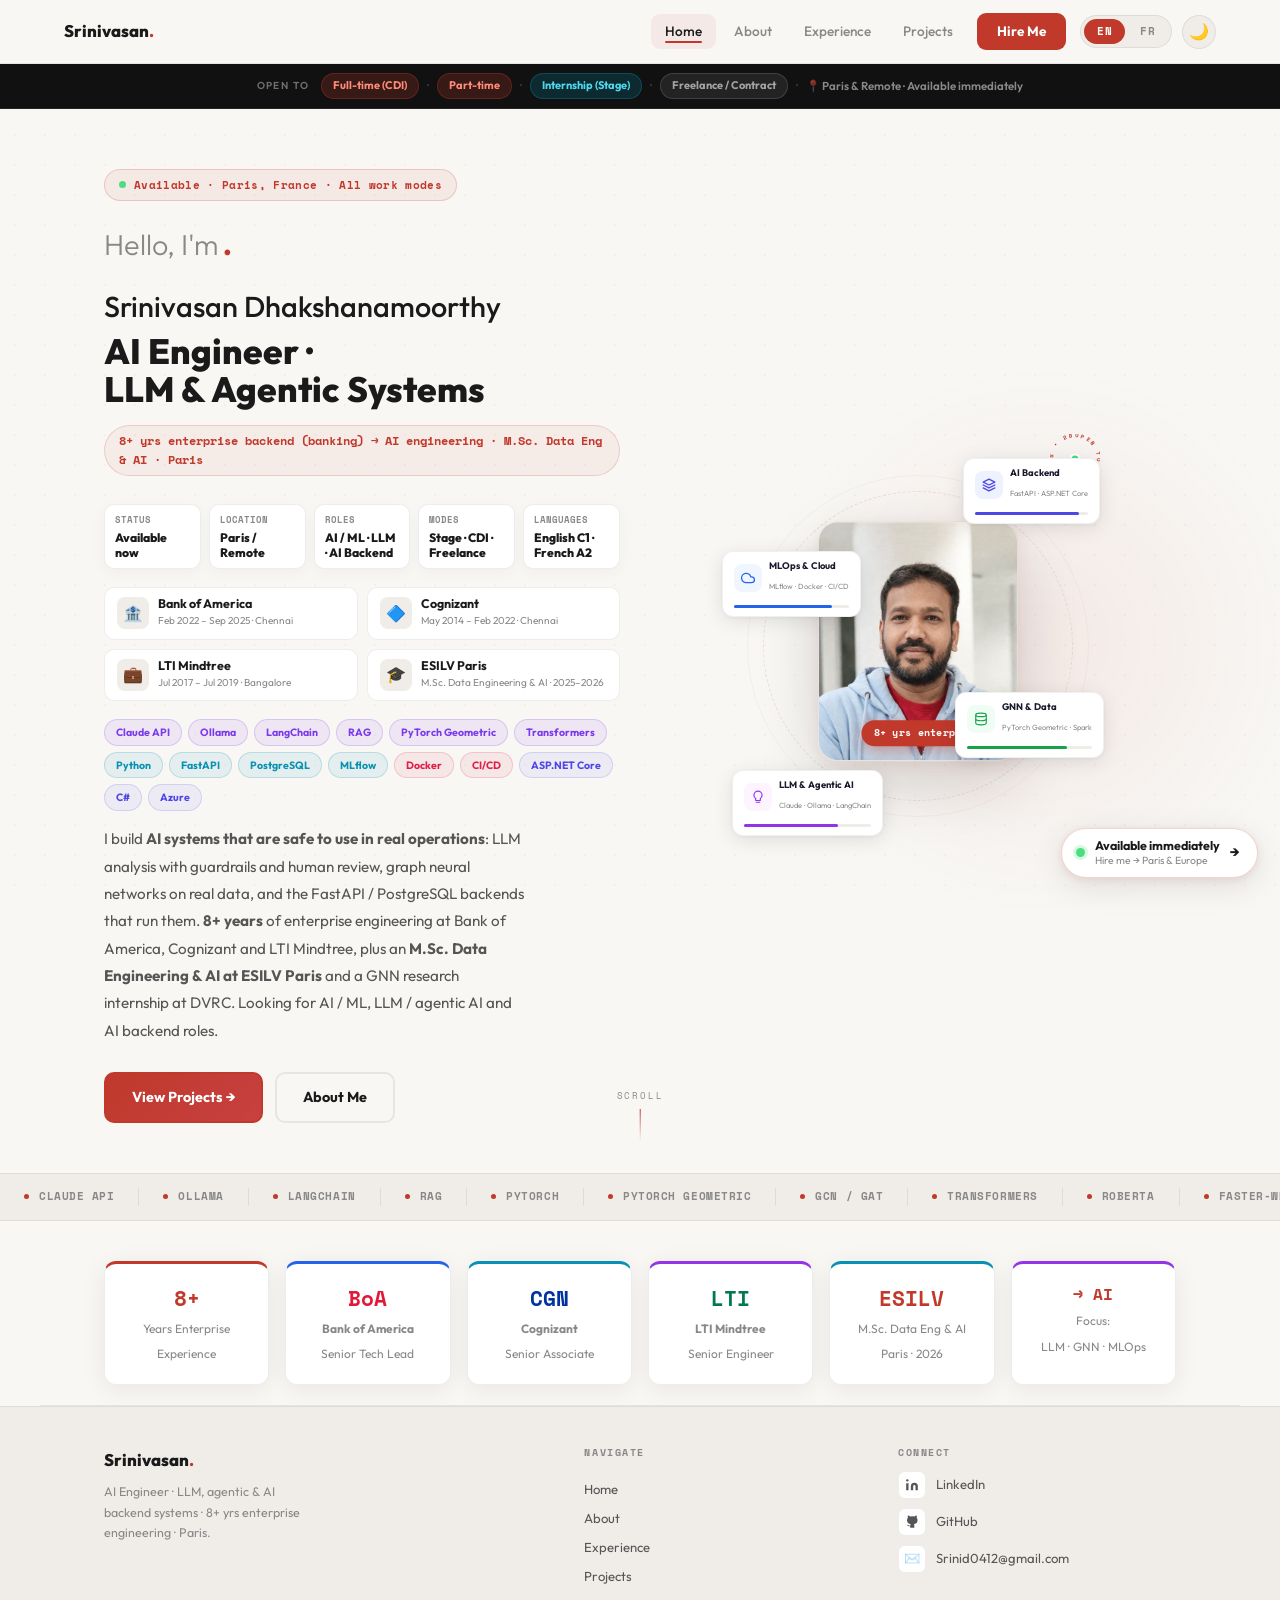
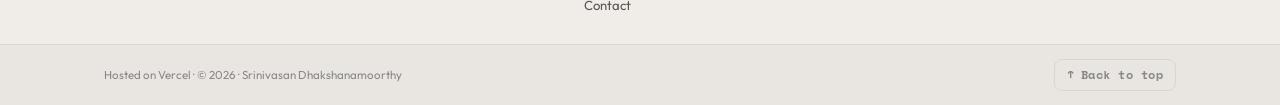
==== commit 5c745dc1: "Retarget portfolio at AI engineering roles - Home/About: AI engineer positioning, AI-first skills an" ====
--- a/portfolio-static/index.html
+++ b/portfolio-static/index.html
@@ -4,25 +4,25 @@
     <meta charset="utf-8" />
     <meta name="viewport" content="width=device-width, initial-scale=1.0" />
         <title>Home — Srinivasan Dhakshanamoorthy</title>
-    <meta name="description" content="Srinivasan Dhakshanamoorthy is a Paris-based .NET Engineer and Data/AI Specialist with 8+ years of enterprise experience across banking, logistics, cloud, ETL, and applied AI." />
+    <meta name="description" content="Srinivasan Dhakshanamoorthy is a Paris-based AI Engineer (LLM, agentic AI, AI backend) with 8+ years of enterprise engineering in banking and logistics and an M.Sc. in Data Engineering &amp; AI." />
     <meta name="author" content="Srinivasan Dhakshanamoorthy" />
     <meta name="robots" content="index,follow" />
     <link rel="canonical" href="https://srinivasand.com/" />
     <meta property="og:type" content="website" />
     <meta property="og:title" content="Home — Srinivasan Dhakshanamoorthy" />
-    <meta property="og:description" content="Srinivasan Dhakshanamoorthy is a Paris-based .NET Engineer and Data/AI Specialist with 8+ years of enterprise experience across banking, logistics, cloud, ETL, and applied AI." />
+    <meta property="og:description" content="Srinivasan Dhakshanamoorthy is a Paris-based AI Engineer (LLM, agentic AI, AI backend) with 8+ years of enterprise engineering in banking and logistics and an M.Sc. in Data Engineering &amp; AI." />
     <meta property="og:url" content="https://srinivasand.com/" />
     <meta property="og:image" content="https://srinivasand.com/images/profile.jpeg" />
     <meta name="twitter:card" content="summary_large_image" />
     <meta name="twitter:title" content="Home — Srinivasan Dhakshanamoorthy" />
-    <meta name="twitter:description" content="Srinivasan Dhakshanamoorthy is a Paris-based .NET Engineer and Data/AI Specialist with 8+ years of enterprise experience across banking, logistics, cloud, ETL, and applied AI." />
+    <meta name="twitter:description" content="Srinivasan Dhakshanamoorthy is a Paris-based AI Engineer (LLM, agentic AI, AI backend) with 8+ years of enterprise engineering in banking and logistics and an M.Sc. in Data Engineering &amp; AI." />
     <meta name="twitter:image" content="https://srinivasand.com/images/profile.jpeg" />
     <script type="application/ld+json">
     {
       "@context": "https://schema.org",
       "@type": "Person",
       "name": "Srinivasan Dhakshanamoorthy",
-      "jobTitle": ".NET Engineer and Data/AI Specialist",
+      "jobTitle": "AI Engineer — LLM, Agentic AI and AI Backend",
       "url": "https://srinivasand.com",
       "image": "https://srinivasand.com/images/profile.jpeg",
       "email": "mailto:Srinid0412@gmail.com",
@@ -35,7 +35,7 @@
         "https://linkedin.com/in/srinivasand04",
         "https://github.com/srinivasand04"
       ],
-      "knowsAbout": ["ASP.NET Core", "C#", "Azure", "SQL Server", "Data Engineering", "Python", "NLP", "Machine Learning"]
+      "knowsAbout": ["Large Language Models", "Agentic AI", "Claude API", "Graph Neural Networks", "PyTorch", "NLP", "MLOps", "FastAPI", "Python", "PostgreSQL", "ASP.NET Core", "C#", "Azure"]
     }
     </script>
     <link rel="preconnect" href="https://fonts.googleapis.com" />
@@ -147,13 +147,13 @@
         <p class="hero-name">Srinivasan Dhakshanamoorthy</p>
 
         <h1 class="hero-title hero-title-animate">
-            <span class="en-text">.NET Engineer &amp;<br>Data/AI Specialist</span>
-            <span class="fr-text">Ingénieur .NET &amp;<br>Data / IA</span>
+            <span class="en-text">AI Engineer ·<br>LLM &amp; Agentic Systems</span>
+            <span class="fr-text">Ingénieur IA ·<br>LLM &amp; Agents IA</span>
         </h1>
 
         <div class="pivot-badge">
-            <span class="en-text">8+ yrs Backend Engineer → Data &amp; AI Engineer · Paris · Available now</span>
-            <span class="fr-text">8+ ans Ingénieur Backend → Data &amp; IA · Paris · Disponible</span>
+            <span class="en-text">8+ yrs enterprise backend (banking) → AI engineering · M.Sc. Data Eng &amp; AI · Paris</span>
+            <span class="fr-text">8+ ans backend entreprise (banque) → ingénierie IA · Master Data &amp; IA · Paris</span>
         </div>
 
         <div class="fast-scan" aria-label="Recruiter summary">
@@ -170,7 +170,7 @@
             </div>
             <div class="fast-scan-item">
                 <span class="fast-scan-k">Roles</span>
-                <span class="fast-scan-v">.NET · Data · AI</span>
+                <span class="fast-scan-v">AI / ML · LLM · AI Backend</span>
             </div>
             <div class="fast-scan-item">
                 <span class="fast-scan-k">Modes</span>
@@ -219,32 +219,37 @@
 
 
         <div class="skill-tags">
+            <span class="skill-tag tag-purple">Claude API</span>
+            <span class="skill-tag tag-purple">Ollama</span>
+            <span class="skill-tag tag-purple">LangChain</span>
+            <span class="skill-tag tag-purple">RAG</span>
+            <span class="skill-tag tag-purple">PyTorch Geometric</span>
+            <span class="skill-tag tag-purple">Transformers</span>
+            <span class="skill-tag tag-teal">Python</span>
+            <span class="skill-tag tag-teal">FastAPI</span>
+            <span class="skill-tag tag-teal">PostgreSQL</span>
+            <span class="skill-tag tag-teal">MLflow</span>
+            <span class="skill-tag tag-rose">Docker</span>
+            <span class="skill-tag tag-rose">CI/CD</span>
             <span class="skill-tag tag-indigo">ASP.NET Core</span>
             <span class="skill-tag tag-indigo">C#</span>
-            <span class="skill-tag tag-indigo">REST APIs</span>
-            <span class="skill-tag tag-indigo">SQL Server</span>
-            <span class="skill-tag tag-rose">Azure</span>
-            <span class="skill-tag tag-rose">Docker</span>
-            <span class="skill-tag tag-rose">CI/CD</span>
-            <span class="skill-tag tag-teal">Python</span>
-            <span class="skill-tag tag-teal">ETL</span>
-            <span class="skill-tag tag-teal">Pandas</span>
-            <span class="skill-tag tag-purple">BERT / NLP</span>
-            <span class="skill-tag tag-purple">LangChain</span>
+            <span class="skill-tag tag-indigo">Azure</span>
         </div>
 
         <p class="hero-desc">
             <span class="en-text">
-                Senior .NET Engineer with <strong>8+ years</strong> delivering enterprise-grade systems
-                across banking &amp; logistics at Bank of America and Cognizant — expert in
-                C#, ASP.NET Core, REST APIs, and Azure cloud. Now completing
-                <strong>M.Sc. Data Engineering &amp; AI at ESILV Paris (2026)</strong>.
-                Immediately available for .NET, Full Stack, or Data roles in Europe.
+                I build <strong>AI systems that are safe to use in real operations</strong>: LLM analysis with
+                guardrails and human review, graph neural networks on real data, and the FastAPI / PostgreSQL
+                backends that run them. <strong>8+ years</strong> of enterprise engineering at Bank of America,
+                Cognizant and LTI Mindtree, plus an <strong>M.Sc. Data Engineering &amp; AI at ESILV Paris</strong>
+                and a GNN research internship at DVRC. Looking for AI / ML, LLM / agentic AI and AI backend roles.
             </span>
             <span class="fr-text">
-                Ingénieur .NET Senior avec <strong>8+ ans</strong> chez Bank of America et Cognizant —
-                expert C#, ASP.NET Core, REST APIs et Azure. En Master Data &amp; IA à l'<strong>ESILV Paris (2026)</strong>.
-                Disponible immédiatement pour des rôles .NET, Full Stack ou Data en France &amp; Europe.
+                Je construis des <strong>systèmes d'IA fiables en production</strong> : analyse LLM avec garde-fous
+                et validation humaine, réseaux de neurones sur graphes sur données réelles, et les backends
+                FastAPI / PostgreSQL qui les font tourner. <strong>8+ ans</strong> d'ingénierie chez Bank of America,
+                Cognizant et LTI Mindtree, <strong>Master Data Engineering &amp; IA à l'ESILV Paris</strong> et stage
+                de recherche GNN au DVRC. Je recherche des postes IA / ML, LLM / agents IA et backend IA.
             </span>
         </p>
 
@@ -291,16 +296,16 @@
                         <svg width="14" height="14" viewBox="0 0 24 24" fill="none"><path d="M12 2L2 7l10 5 10-5-10-5zM2 17l10 5 10-5M2 12l10 5 10-5" stroke="#4F46E5" stroke-width="2.2" stroke-linecap="round" stroke-linejoin="round"/></svg>
                     </div>
                     <div>
-                        <span class="chip-label">.NET Backend</span>
-                        <span class="chip-sub">ASP.NET Core · C#</span>
+                        <span class="chip-label">AI Backend</span>
+                        <span class="chip-sub">FastAPI · ASP.NET Core</span>
                     </div>
                 </div>
                 <div class="chip-bar"><div class="chip-fill" style="width:92%;background:#4F46E5;"></div></div>
                 <div class="chip-tooltip">
-                    <div class="tt-title">Backend Engineering</div>
-                    8+ years building enterprise APIs at Bank of America &amp; Cognizant. 500K+ daily transactions.
-                    <div class="tt-tags"><span class="tt-tag">ASP.NET Core</span><span class="tt-tag">C#</span><span class="tt-tag">EF Core</span><span class="tt-tag">CQRS</span></div>
-                    <div class="tt-stat">100K+ users · 40+ endpoints · 0 incidents</div>
+                    <div class="tt-title">AI Backend Engineering</div>
+                    8+ years building enterprise APIs at Bank of America &amp; Cognizant. Now FastAPI + PostgreSQL services that serve models and LLM analysis.
+                    <div class="tt-tags"><span class="tt-tag">FastAPI</span><span class="tt-tag">PostgreSQL</span><span class="tt-tag">ASP.NET Core</span><span class="tt-tag">C#</span></div>
+                    <div class="tt-stat">100K+ users · 40+ endpoints · 500K+ txns/day at BoA</div>
                 </div>
             </div>
 
@@ -311,16 +316,16 @@
                         <svg width="14" height="14" viewBox="0 0 24 24" fill="none"><path d="M18 10h-1.26A8 8 0 1 0 9 20h9a5 5 0 0 0 0-10z" stroke="#2563EB" stroke-width="2.2" stroke-linecap="round" stroke-linejoin="round"/></svg>
                     </div>
                     <div>
-                        <span class="chip-label">Azure Cloud</span>
-                        <span class="chip-sub">DevOps · Docker</span>
+                        <span class="chip-label">MLOps &amp; Cloud</span>
+                        <span class="chip-sub">MLflow · Docker · CI/CD</span>
                     </div>
                 </div>
                 <div class="chip-bar"><div class="chip-fill" style="width:85%;background:#2563EB;"></div></div>
                 <div class="chip-tooltip">
-                    <div class="tt-title">Cloud &amp; DevOps</div>
-                    Full Azure stack — App Services, Functions, DevOps CI/CD. Cut release cycles by 40%.
-                    <div class="tt-tags"><span class="tt-tag">Azure</span><span class="tt-tag">Docker</span><span class="tt-tag">GitHub Actions</span></div>
-                    <div class="tt-stat">Blue/green deployments · IIS · SonarQube</div>
+                    <div class="tt-title">MLOps &amp; Cloud</div>
+                    MLflow experiment tracking, Dockerised model APIs, GitHub Actions CI. Azure DevOps at BoA cut release cycles by 40%.
+                    <div class="tt-tags"><span class="tt-tag">MLflow</span><span class="tt-tag">Docker</span><span class="tt-tag">GitHub Actions</span><span class="tt-tag">Azure</span></div>
+                    <div class="tt-stat">pytest · pre-commit · Docker Compose</div>
                 </div>
             </div>
 
@@ -331,16 +336,16 @@
                         <svg width="14" height="14" viewBox="0 0 24 24" fill="none"><ellipse cx="12" cy="5" rx="9" ry="3" stroke="#16A34A" stroke-width="2"/><path d="M21 12c0 1.66-4 3-9 3s-9-1.34-9-3" stroke="#16A34A" stroke-width="2"/><path d="M3 5v14c0 1.66 4 3 9 3s9-1.34 9-3V5" stroke="#16A34A" stroke-width="2"/></svg>
                     </div>
                     <div>
-                        <span class="chip-label">Data Engineering</span>
-                        <span class="chip-sub">Python · SQL · ETL</span>
+                        <span class="chip-label">GNN &amp; Data</span>
+                        <span class="chip-sub">PyTorch Geometric · Spark</span>
                     </div>
                 </div>
                 <div class="chip-bar"><div class="chip-fill" style="width:80%;background:#16A34A;"></div></div>
                 <div class="chip-tooltip">
-                    <div class="tt-title">Data Engineering</div>
-                    SSIS pipelines, 3M+ records/day. M.Sc. Data Engineering &amp; AI at ESILV Paris (2026).
-                    <div class="tt-tags"><span class="tt-tag">Python</span><span class="tt-tag">Pandas</span><span class="tt-tag">Spark</span><span class="tt-tag">ETL</span></div>
-                    <div class="tt-stat">ESILV Paris · Graduating 2026</div>
+                    <div class="tt-title">Graph ML &amp; Data Engineering</div>
+                    GCN / GAT models for football tactics and SQL→NoSQL migration (GAT 98.0% val accuracy). Kafka + Spark pipelines; 3M+ records/day at Cognizant.
+                    <div class="tt-tags"><span class="tt-tag">PyTorch Geometric</span><span class="tt-tag">GCN / GAT</span><span class="tt-tag">Spark</span><span class="tt-tag">Kafka</span></div>
+                    <div class="tt-stat">ESILV Paris · DVRC research internship</div>
                 </div>
             </div>
 
@@ -351,16 +356,16 @@
                         <svg width="14" height="14" viewBox="0 0 24 24" fill="none"><path d="M12 2a7 7 0 0 1 7 7c0 2.38-1.19 4.47-3 5.74V17a1 1 0 0 1-1 1H9a1 1 0 0 1-1-1v-2.26C6.19 13.47 5 11.38 5 9a7 7 0 0 1 7-7z" stroke="#9333EA" stroke-width="2"/><path d="M9 21h6" stroke="#9333EA" stroke-width="2" stroke-linecap="round"/></svg>
                     </div>
                     <div>
-                        <span class="chip-label">AI &amp; NLP</span>
-                        <span class="chip-sub">BERT · LangChain</span>
+                        <span class="chip-label">LLM &amp; Agentic AI</span>
+                        <span class="chip-sub">Claude · Ollama · LangChain</span>
                     </div>
                 </div>
                 <div class="chip-bar"><div class="chip-fill" style="width:74%;background:#9333EA;"></div></div>
                 <div class="chip-tooltip">
-                    <div class="tt-title">AI &amp; NLP</div>
-                    Fine-tuned BERT for sentiment analysis. GenAI apps with LangChain + OpenAI RAG pipelines.
-                    <div class="tt-tags"><span class="tt-tag">BERT</span><span class="tt-tag">HuggingFace</span><span class="tt-tag">LangChain</span><span class="tt-tag">RAG</span></div>
-                    <div class="tt-stat">Computer Vision · LLMs · MLflow</div>
+                    <div class="tt-title">LLM &amp; Agentic AI</div>
+                    Claude structured outputs or local Qwen3 (Ollama) behind one interface, with guardrails and a human review gate. Fine-tuned RoBERTa; LangChain + RAG.
+                    <div class="tt-tags"><span class="tt-tag">Claude API</span><span class="tt-tag">Ollama</span><span class="tt-tag">Transformers</span><span class="tt-tag">RAG</span></div>
+                    <div class="tt-stat">Next: LangGraph multi-agent investigation</div>
                 </div>
             </div>
 
@@ -378,44 +383,58 @@
 
 <div class="skills-ticker">
     <div class="ticker-track">
-                <div class="ticker-item"><span class="ticker-dot"></span>C#</div>
+        <div class="ticker-item"><span class="ticker-dot"></span>Claude API</div>
+        <div class="ticker-item"><span class="ticker-dot"></span>Ollama</div>
+        <div class="ticker-item"><span class="ticker-dot"></span>LangChain</div>
+        <div class="ticker-item"><span class="ticker-dot"></span>RAG</div>
+        <div class="ticker-item"><span class="ticker-dot"></span>PyTorch</div>
+        <div class="ticker-item"><span class="ticker-dot"></span>PyTorch Geometric</div>
+        <div class="ticker-item"><span class="ticker-dot"></span>GCN / GAT</div>
+        <div class="ticker-item"><span class="ticker-dot"></span>Transformers</div>
+        <div class="ticker-item"><span class="ticker-dot"></span>RoBERTa</div>
+        <div class="ticker-item"><span class="ticker-dot"></span>Faster-Whisper</div>
+        <div class="ticker-item"><span class="ticker-dot"></span>MLflow</div>
+        <div class="ticker-item"><span class="ticker-dot"></span>FastAPI</div>
+        <div class="ticker-item"><span class="ticker-dot"></span>PostgreSQL</div>
+        <div class="ticker-item"><span class="ticker-dot"></span>Docker</div>
+        <div class="ticker-item"><span class="ticker-dot"></span>GitHub Actions</div>
+        <div class="ticker-item"><span class="ticker-dot"></span>Python</div>
+        <div class="ticker-item"><span class="ticker-dot"></span>Spark</div>
+        <div class="ticker-item"><span class="ticker-dot"></span>Kafka</div>
+        <div class="ticker-item"><span class="ticker-dot"></span>C#</div>
         <div class="ticker-item"><span class="ticker-dot"></span>ASP.NET Core</div>
-        <div class="ticker-item"><span class="ticker-dot"></span>Python</div>
         <div class="ticker-item"><span class="ticker-dot"></span>Azure</div>
-        <div class="ticker-item"><span class="ticker-dot"></span>SQL Server</div>
-        <div class="ticker-item"><span class="ticker-dot"></span>BERT / NLP</div>
-        <div class="ticker-item"><span class="ticker-dot"></span>Docker</div>
-        <div class="ticker-item"><span class="ticker-dot"></span>Entity Framework</div>
-        <div class="ticker-item"><span class="ticker-dot"></span>OAuth 2.0</div>
-        <div class="ticker-item"><span class="ticker-dot"></span>LangChain</div>
-        <div class="ticker-item"><span class="ticker-dot"></span>Pandas</div>
-        <div class="ticker-item"><span class="ticker-dot"></span>Spark</div>
-        <div class="ticker-item"><span class="ticker-dot"></span>GitHub Actions</div>
-        <div class="ticker-item"><span class="ticker-dot"></span>MLflow</div>
-        <div class="ticker-item"><span class="ticker-dot"></span>Scikit-learn</div>
-        <div class="ticker-item"><span class="ticker-dot"></span>LTI Mindtree</div>
         <div class="ticker-item"><span class="ticker-dot"></span>Bank of America</div>
         <div class="ticker-item"><span class="ticker-dot"></span>Cognizant</div>
+        <div class="ticker-item"><span class="ticker-dot"></span>LTI Mindtree</div>
         <div class="ticker-item"><span class="ticker-dot"></span>ESILV Paris</div>
+        <div class="ticker-item"><span class="ticker-dot"></span>DVRC</div>
+        <div class="ticker-item"><span class="ticker-dot"></span>Claude API</div>
+        <div class="ticker-item"><span class="ticker-dot"></span>Ollama</div>
+        <div class="ticker-item"><span class="ticker-dot"></span>LangChain</div>
+        <div class="ticker-item"><span class="ticker-dot"></span>RAG</div>
+        <div class="ticker-item"><span class="ticker-dot"></span>PyTorch</div>
+        <div class="ticker-item"><span class="ticker-dot"></span>PyTorch Geometric</div>
+        <div class="ticker-item"><span class="ticker-dot"></span>GCN / GAT</div>
+        <div class="ticker-item"><span class="ticker-dot"></span>Transformers</div>
+        <div class="ticker-item"><span class="ticker-dot"></span>RoBERTa</div>
+        <div class="ticker-item"><span class="ticker-dot"></span>Faster-Whisper</div>
+        <div class="ticker-item"><span class="ticker-dot"></span>MLflow</div>
+        <div class="ticker-item"><span class="ticker-dot"></span>FastAPI</div>
+        <div class="ticker-item"><span class="ticker-dot"></span>PostgreSQL</div>
+        <div class="ticker-item"><span class="ticker-dot"></span>Docker</div>
+        <div class="ticker-item"><span class="ticker-dot"></span>GitHub Actions</div>
+        <div class="ticker-item"><span class="ticker-dot"></span>Python</div>
+        <div class="ticker-item"><span class="ticker-dot"></span>Spark</div>
+        <div class="ticker-item"><span class="ticker-dot"></span>Kafka</div>
         <div class="ticker-item"><span class="ticker-dot"></span>C#</div>
         <div class="ticker-item"><span class="ticker-dot"></span>ASP.NET Core</div>
-        <div class="ticker-item"><span class="ticker-dot"></span>Python</div>
         <div class="ticker-item"><span class="ticker-dot"></span>Azure</div>
-        <div class="ticker-item"><span class="ticker-dot"></span>SQL Server</div>
-        <div class="ticker-item"><span class="ticker-dot"></span>BERT / NLP</div>
-        <div class="ticker-item"><span class="ticker-dot"></span>Docker</div>
-        <div class="ticker-item"><span class="ticker-dot"></span>Entity Framework</div>
-        <div class="ticker-item"><span class="ticker-dot"></span>OAuth 2.0</div>
-        <div class="ticker-item"><span class="ticker-dot"></span>LangChain</div>
-        <div class="ticker-item"><span class="ticker-dot"></span>Pandas</div>
-        <div class="ticker-item"><span class="ticker-dot"></span>Spark</div>
-        <div class="ticker-item"><span class="ticker-dot"></span>GitHub Actions</div>
-        <div class="ticker-item"><span class="ticker-dot"></span>MLflow</div>
-        <div class="ticker-item"><span class="ticker-dot"></span>Scikit-learn</div>
-        <div class="ticker-item"><span class="ticker-dot"></span>LTI Mindtree</div>
         <div class="ticker-item"><span class="ticker-dot"></span>Bank of America</div>
         <div class="ticker-item"><span class="ticker-dot"></span>Cognizant</div>
+        <div class="ticker-item"><span class="ticker-dot"></span>LTI Mindtree</div>
         <div class="ticker-item"><span class="ticker-dot"></span>ESILV Paris</div>
+        <div class="ticker-item"><span class="ticker-dot"></span>DVRC</div>
     </div>
 </div>
 
@@ -459,8 +478,8 @@
     <div class="stat-card">
         <span class="stat-num" style="font-size:1rem;">→ AI</span>
         <span class="stat-lbl">
-            <span class="en-text">Pivoting to<br>Data / AI &amp; Cloud</span>
-            <span class="fr-text">Reconversion<br>Data / IA &amp; Cloud</span>
+            <span class="en-text">Focus:<br>LLM · GNN · MLOps</span>
+            <span class="fr-text">Focus :<br>LLM · GNN · MLOps</span>
         </span>
     </div>
 </div>
@@ -493,8 +512,8 @@
             <div class="footer-col-brand">
                 <div class="footer-brand">Srinivasan<span>.</span></div>
                 <p class="footer-tagline">
-                    <span class="en-text">Senior .NET Engineer &amp; Data/AI Specialist · Based in Paris · Open to Europe.</span>
-                    <span class="fr-text">Ingénieur .NET Senior &amp; Data/IA · Basé à Paris · Disponible en Europe.</span>
+                    <span class="en-text">AI Engineer · LLM, agentic &amp; AI backend systems · 8+ yrs enterprise engineering · Paris.</span>
+                    <span class="fr-text">Ingénieur IA · LLM, agents &amp; backend IA · 8+ ans d'ingénierie entreprise · Paris.</span>
                 </p>
             </div>
 
